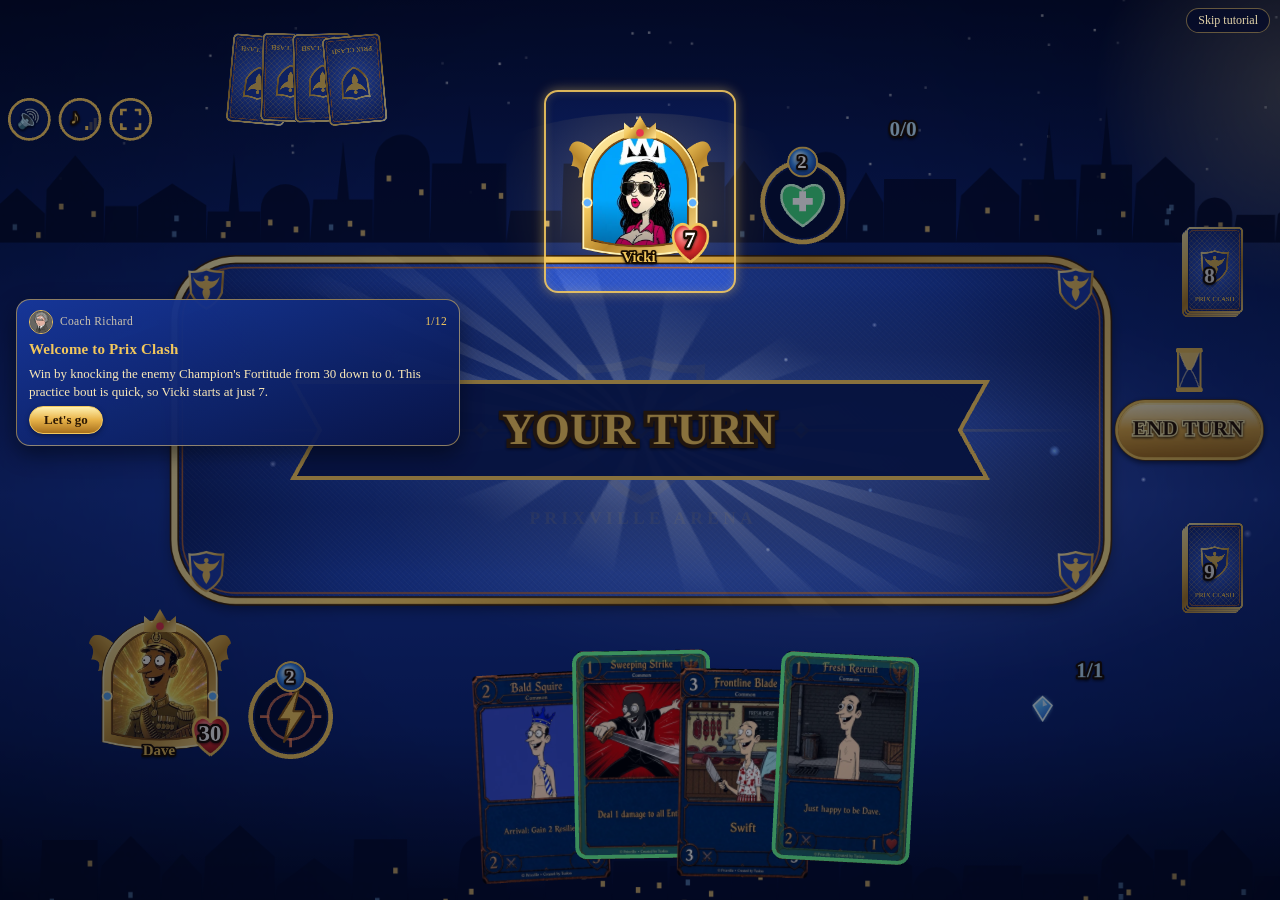
==== prix-clash/index.html @ f38f0aa7 "Prix Clash: spell card reveal + visual effects" ====
<!doctype html>
<html lang="en">
<head>
<link rel="icon" type="image/svg+xml" href="./icon-192.svg" />
<meta charset="UTF-8" />
<meta name="viewport" content="width=device-width, initial-scale=1, viewport-fit=cover, user-scalable=no" />
<meta name="theme-color" content="#0b1d5c" />
<title>Prix Clash</title>
<link rel="apple-touch-icon" sizes="180x180" href="[data-uri]" />
<meta name="apple-mobile-web-app-title" content="Prix Clash" />
<meta name="application-name" content="Prix Clash" />
<link rel="manifest" href="./manifest.webmanifest" />
<meta name="mobile-web-app-capable" content="yes" />
<meta name="apple-mobile-web-app-capable" content="yes" />
<meta name="apple-mobile-web-app-status-bar-style" content="black-translucent" />
<meta name="screen-orientation" content="landscape" />
  <script type="module" crossorigin src="./assets/index-Qw1fT90p.js"></script>
  <link rel="stylesheet" crossorigin href="./assets/index-Bfl932bq.css">
</head>
<body>
<div id="app"><p style="text-align:center;margin-top:40vh;font-family:Georgia,serif;color:#f2c75c">Loading Prix Clash…</p></div>
<script>window.__PRIX_LAZY=1;window.__PRIX_V="abeb069e7d"</script>
<script src="./chunkmap.js?v=abeb069e7d"></script>
<script src="./img-0.js?v=abeb069e7d"></script>
<script src="./config.js?v=abeb069e7d"></script>
</body>
</html>
---- prix-clash/assets/index-Bfl932bq.css ----
:root{--royal: #1d3fae;--royal2: #14308c;--navy: #0b1d5c;--navy2: #071440;--gold: #f2c75c;--gold2: #b8862b;--bronze: #b4683a;--cream: #fbe9b7;--red: #d23a3a;--green: #4fdc7a;--W: min(100vw, 560px);--mw: calc((var(--W) - 24px) / 5 - 8px);font-family:Georgia,Times New Roman,serif}*{box-sizing:border-box;-webkit-tap-highlight-color:transparent;-webkit-user-select:none;user-select:none}html,body{margin:0;height:100%;background:#050b24;overflow:hidden;color:var(--cream)}#app{width:var(--W);height:100dvh;margin:0 auto;position:relative;overflow:hidden}.goldtext{color:var(--gold);text-shadow:0 2px 0 #3a2208,0 0 2px #000,0 0 10px rgba(242,199,92,.35)}button.btn{font-family:inherit;font-weight:700;font-size:17px;color:#2a1704;padding:10px 22px;border-radius:12px;border:2px solid #7a4b14;background:linear-gradient(#ffe39a,#e0a93c 55%,#b47a22);box-shadow:0 3px #5a3509,0 6px 14px #00000080;cursor:pointer}button.btn:disabled{filter:grayscale(.8) brightness(.7);cursor:default}button.btn.secondary{background:linear-gradient(#5f7ee8,#2a4bb8);color:var(--cream);border-color:#0d1f66;box-shadow:0 3px #08154a}.board{position:absolute;top:0;right:0;bottom:0;left:0;display:flex;flex-direction:column;padding-bottom:150px;background:radial-gradient(ellipse 70% 30% at 50% 45%,rgba(255,226,140,.18),transparent 70%),repeating-linear-gradient(45deg,rgba(255,255,255,.025) 0 2px,transparent 2px 5px),repeating-linear-gradient(-45deg,rgba(0,0,0,.05) 0 2px,transparent 2px 5px),linear-gradient(180deg,var(--navy2) 0%,var(--royal2) 22%,var(--royal) 50%,var(--royal2) 78%,var(--navy2) 100%)}.board:before{content:"";position:absolute;left:8px;right:8px;top:21%;bottom:33%;border:2px solid rgba(242,199,92,.55);border-radius:46%/18%;box-shadow:inset 0 0 0 5px #0b1d5c99,inset 0 0 0 7px #b4683a80,inset 0 0 40px #00000073;pointer-events:none}.board:after{content:"";position:absolute;left:14%;right:14%;top:43.5%;height:2px;background:linear-gradient(90deg,transparent,var(--gold),transparent);opacity:.6;pointer-events:none}.spacer{flex:1 1 0;min-height:4px}.divider{height:8px}.opp-hand{height:46px;display:flex;justify-content:center;padding-top:4px;position:relative;z-index:2}.cardback{width:30px;height:44px;margin:0 -6px;border-radius:4px;border:2px solid var(--bronze);background:radial-gradient(circle at 50% 45%,var(--gold) 0 5px,transparent 6px),repeating-linear-gradient(45deg,#2443b5 0,#2443b5 4px,#1a338f 4px,#1a338f 8px);box-shadow:0 2px 4px #000}.hero-row{display:flex;align-items:center;justify-content:center;gap:14px;position:relative;z-index:2;height:98px}.hero{width:84px;height:92px;position:relative;cursor:pointer}.hero .portrait{position:absolute;top:0;right:0;bottom:0;left:0;border-radius:50% 50% 18% 18%;background-size:cover;background-position:center 20%;border:3px solid var(--gold);box-shadow:0 0 0 3px var(--bronze),0 6px 16px #000000b3}.hero .name{position:absolute;top:-2px;left:50%;transform:translate(-50%,-60%);font-size:11px;white-space:nowrap;background:var(--navy);border:1px solid var(--gold2);padding:1px 6px;border-radius:8px}.badge{position:absolute;display:flex;align-items:center;justify-content:center;font-weight:700;color:#fff;text-shadow:0 1px 2px #000,0 0 2px #000}.hero .hp{right:-10px;bottom:-6px;width:34px;height:34px;font-size:18px;background:radial-gradient(circle at 40% 35%,#ff7676,#b81d1d 70%);border:2px solid var(--gold);border-radius:50%/40% 40% 60% 60%}.hero .armor{right:-10px;bottom:26px;width:28px;height:30px;font-size:14px;background:linear-gradient(#c9d3e6,#6c7a96);border:2px solid #eef;clip-path:polygon(50% 0,100% 15%,92% 70%,50% 100%,8% 70%,0 15%)}.hero .atk{left:-10px;bottom:-6px;width:32px;height:32px;font-size:17px;background:radial-gradient(circle at 40% 35%,#ffe08a,#c58a1c 70%);border:2px solid #6b4310;border-radius:50%}.hero.immune .portrait{box-shadow:0 0 0 3px var(--bronze),0 0 22px 8px #fff0aae6}.side{display:flex;flex-direction:column;align-items:center;gap:4px;width:92px;font-size:12px}.weapon{width:46px;height:46px;border-radius:50%;border:2px solid var(--gold);background:radial-gradient(#4a2f12,#1d1206);display:flex;align-items:center;justify-content:center;font-size:13px;font-weight:700;position:relative}.weapon small{position:absolute;bottom:-8px;font-size:11px;background:var(--navy);padding:0 4px;border-radius:6px}.power{width:58px;height:58px;border-radius:50%;border:3px solid var(--gold);position:relative;cursor:pointer;background-size:cover;background-position:center;box-shadow:0 0 0 2px var(--bronze),0 4px 10px #000}.power .pc{position:absolute;top:-8px;left:50%;transform:translate(-50%);width:24px;height:24px;border-radius:50%;background:radial-gradient(#7bd0ff,#1660c8);border:2px solid var(--gold);font-size:13px;display:flex;align-items:center;justify-content:center;font-weight:700}.power.used{filter:grayscale(1) brightness(.5)}.power.ready{box-shadow:0 0 0 2px var(--bronze),0 0 14px 4px var(--green)}.mana{display:flex;flex-wrap:wrap;width:92px;justify-content:center;gap:2px}.mana i{width:12px;height:14px;display:inline-block;clip-path:polygon(50% 0,100% 40%,50% 100%,0 40%);background:linear-gradient(#a8e4ff,#2b7ee0)}.mana i.spent{background:#233466}.mana-txt{font-weight:700;color:#9fdcff;text-shadow:0 1px 2px #000}.deckcount{font-size:11px;opacity:.8}.lane{height:calc(var(--mw) * 1.4 + 14px);padding:0 6px;display:flex;justify-content:center;align-items:center;gap:4px;position:relative;z-index:2}.minion{flex:0 1 var(--mw);aspect-ratio:1 / 1.4;min-width:0;position:relative;cursor:pointer;transition:transform .15s}.minion .art{position:absolute;top:0;right:0;bottom:0;left:0;border-radius:46% 46% 14% 14%/30% 30% 10% 10%;background-size:142%;background-position:50% 30%;border:2px solid var(--gold);box-shadow:0 0 0 2px var(--bronze),0 4px 8px #000000b3;overflow:hidden}.minion .badge{width:24px;height:24px;font-size:14px;bottom:-6px}.minion .a{left:-4px;background:radial-gradient(circle at 40% 35%,#ffe08a,#c58a1c 70%);border:2px solid #6b4310;border-radius:50%}.minion .h{right:-4px;background:radial-gradient(circle at 40% 35%,#ff7676,#b81d1d 70%);border:2px solid var(--gold);border-radius:50%/40% 40% 60% 60%}.badge.buff{color:var(--green)}.badge.hurt{color:#ffb3b3}.minion.guardian .art{border-color:#e9eef9;box-shadow:0 0 0 3px #8c98b8,0 0 0 5px var(--gold2),0 4px 8px #000000b3}.minion.guardian:before{content:"";position:absolute;left:-6px;right:-6px;top:-4px;bottom:-4px;background:linear-gradient(#cdd6ea,#6b7795);z-index:-1;clip-path:polygon(50% 0,100% 12%,96% 70%,50% 100%,4% 70%,0 12%)}.minion.aegis .art:after{content:"";position:absolute;top:0;right:0;bottom:0;left:0;background:radial-gradient(circle,#ffeb9626 40%,#ffd65a8c);border-radius:inherit;animation:pulse 1.6s infinite}.minion.sick .art{filter:saturate(.75) brightness(.85)}.minion.sick:after{content:"z z";position:absolute;top:2px;right:4px;font-size:11px;color:#cfe1ff;text-shadow:0 0 3px #000}.ready .art,.ready .portrait{box-shadow:0 0 0 2px var(--bronze),0 0 12px 4px var(--green)!important}.selected{transform:translateY(-6px) scale(1.06)}.selected .art,.selected .portrait{box-shadow:0 0 0 2px var(--bronze),0 0 16px 6px #ffe36b!important}.targetable .art,.targetable .portrait{box-shadow:0 0 0 2px var(--bronze),0 0 14px 5px #ff4d4d!important;animation:wobble .8s infinite}.targetable.friendly-t .art,.targetable.friendly-t .portrait{box-shadow:0 0 0 2px var(--bronze),0 0 14px 5px #67e0ff!important}.holo-fx{position:absolute;top:0;right:0;bottom:0;left:0;border-radius:inherit;pointer-events:none;mix-blend-mode:color-dodge;opacity:.55;background:linear-gradient(115deg,transparent 20%,rgba(255,0,180,.55) 32%,rgba(0,255,230,.55) 42%,rgba(255,255,120,.6) 52%,rgba(120,90,255,.5) 62%,transparent 75%);background-size:250% 250%;animation:shimmer 3.2s linear infinite}.holo-fx:after{content:"";position:absolute;top:0;right:0;bottom:0;left:0;background:repeating-linear-gradient(60deg,#fff0 0,#fff0 6px,#ffffff2e 7px,#fff0 9px);mix-blend-mode:overlay}.midbar{position:absolute;right:6px;top:43.5%;transform:translateY(-50%);z-index:5}.endturn{padding:8px 12px;font-size:14px;border-radius:10px}.endturn.done{background:linear-gradient(#9cf0a8,#3cb05a 60%,#237a3a)}.logbtn{position:absolute;left:6px;top:43.5%;transform:translateY(-50%);z-index:5;font-size:12px;padding:6px 9px}.hand{position:absolute;left:0;right:0;bottom:0;height:152px;display:flex;justify-content:center;align-items:flex-end;padding-bottom:6px;z-index:6}.hcard{width:86px;height:129px;position:relative;margin:0 -14px;transform-origin:50% 120%;transition:transform .18s,margin .18s;cursor:pointer}.hcard img,.bigcard img{width:100%;height:100%;object-fit:cover;border-radius:6px;display:block;box-shadow:0 4px 10px #000c}.hcard.playable img{box-shadow:0 0 0 2px var(--green),0 0 12px 3px #4fdc7acc}.hcard.sel{transform:translateY(-28px) scale(1.12)!important;z-index:10}.costfix{position:absolute;left:3%;top:2.3%;width:23%;aspect-ratio:1;border-radius:50%;display:flex;align-items:center;justify-content:center;font-weight:700;font-size:20px;background:radial-gradient(#1a2a6a,#0a143c);border:2px solid var(--gold)}.costfix.cheaper{color:var(--green)}.costfix.pricier{color:#ff8a8a}.hcard .holo-fx,.bigcard .holo-fx{border-radius:6px}.overlay{position:absolute;top:0;right:0;bottom:0;left:0;z-index:50;display:flex;flex-direction:column;align-items:center;justify-content:center;background:#03081ec7;-webkit-backdrop-filter:blur(2px);backdrop-filter:blur(2px)}.bigcard{width:min(64vw,280px);aspect-ratio:2/3;position:relative}.preview{position:absolute;top:0;right:0;bottom:0;left:0;z-index:40;display:flex;flex-direction:column;align-items:center;justify-content:center;gap:12px;background:#03081e8c}.preview .row{display:flex;gap:10px}.banner{position:absolute;left:0;right:0;top:44%;z-index:60;text-align:center;font-size:34px;font-weight:700;pointer-events:none;background:linear-gradient(90deg,transparent,rgba(11,29,92,.92) 20%,rgba(11,29,92,.92) 80%,transparent);padding:12px 0;border-top:2px solid var(--gold2);border-bottom:2px solid var(--gold2)}.prompt{position:absolute;left:50%;top:50%;transform:translate(-50%,-50%);z-index:30;background:#071440eb;border:1px solid var(--gold2);padding:6px 12px;border-radius:12px;font-size:13px;display:flex;gap:10px;align-items:center}.prompt button{font-size:12px;padding:4px 10px}.float{position:absolute;z-index:70;pointer-events:none;font-weight:700;font-size:26px;transform:translate(-50%,-50%);text-shadow:0 2px 0 #000,0 0 6px #000}.float.dmg{color:#fff;width:50px;height:50px;display:flex;align-items:center;justify-content:center;background:radial-gradient(circle,#ff3b2f 45%,#a10e0e 70%,transparent 72%);clip-path:polygon(50% 0,61% 32%,98% 22%,70% 50%,98% 78%,61% 68%,50% 100%,39% 68%,2% 78%,30% 50%,2% 22%,39% 32%)}.float.heal{color:#b8ffbf}.float.armor{color:#dfe8ff;font-size:20px}.float.info{color:var(--gold);font-size:18px}.ghost{position:absolute;z-index:65;pointer-events:none}.oppplay{position:absolute;z-index:55;left:50%;top:30%;transform:translate(-50%,-50%);width:170px;aspect-ratio:2/3;pointer-events:none}.oppplay img{width:100%;height:100%;border-radius:8px;box-shadow:0 0 30px #ffdc7899}.log{position:absolute;left:8px;right:8px;top:60px;bottom:170px;z-index:45;overflow:auto;background:#050c28f2;border:1px solid var(--gold2);border-radius:12px;padding:10px;font-size:13px;line-height:1.5}.select{position:absolute;top:0;right:0;bottom:0;left:0;overflow:auto;padding:14px 14px 30px;text-align:center;background:radial-gradient(ellipse at 50% 0%,#3b63e0,transparent 60%),repeating-linear-gradient(45deg,rgba(255,255,255,.03) 0 2px,transparent 2px 5px),linear-gradient(var(--royal2),var(--navy2))}.crest{margin-top:18px;filter:drop-shadow(0 4px 8px #000)}.select h1{margin:4px 0 2px;font-size:40px;letter-spacing:2px}.select .sub{font-size:13px;opacity:.85;margin-bottom:12px}.heroes{display:grid;grid-template-columns:1fr 1fr;gap:12px}.htile{border:2px solid var(--gold2);border-radius:14px;padding:8px;background:linear-gradient(#21409f,#0d1f66);cursor:pointer;box-shadow:0 4px 10px #0009;transition:transform .15s}.htile.on{border-color:var(--gold);box-shadow:0 0 0 2px var(--gold),0 0 18px #f2c75cb3;transform:translateY(-3px)}.htile .pic{height:110px;border-radius:10px;background-size:cover;background-position:center 25%;border:2px solid var(--bronze)}.htile b{display:block;font-size:18px;margin-top:6px}.htile em{font-size:12px;color:#9fdcff}.htile p{font-size:11px;margin:4px 0 0;min-height:28px}.mull{display:flex;gap:8px;flex-wrap:wrap;justify-content:center;margin:14px 0}.mull .hcard{margin:0;width:96px;height:144px}.mull .hcard.x:after{content:"✕";position:absolute;top:0;right:0;bottom:0;left:0;display:flex;align-items:center;justify-content:center;font-size:60px;color:#ff4d4d;text-shadow:0 0 8px #000;background:#00000073;border-radius:6px}@keyframes shimmer{0%{background-position:100% 100%}to{background-position:0% 0%}}@keyframes pulse{50%{opacity:.55}}@keyframes wobble{50%{transform:scale(1.04)}}.anim-summon{animation:summon .45s cubic-bezier(.2,1.4,.4,1)}@keyframes summon{0%{transform:translateY(-40px) scale(1.5);opacity:0}to{transform:none;opacity:1}}.anim-draw{animation:drawin .45s ease-out}@keyframes drawin{0%{transform:translate(160px,-120px) rotate(25deg) scale(.6);opacity:0}to{opacity:1}}.anim-bump{animation:bump .35s}@keyframes bump{30%{transform:scale(1.25)}}.chal-badge{display:inline-block;margin-left:6px;padding:1px 7px;border-radius:999px;background:#0b1d5c;border:1px solid var(--gold, #f2c75c);color:#f2c75c;font-size:13px}button.btn.acct-pill{position:fixed;top:calc(env(safe-area-inset-top,0px) + 8px);right:calc(env(safe-area-inset-right,0px) + 10px);font-size:13px;padding:5px 12px;font-family:ui-monospace,Menlo,Consolas,monospace;z-index:5}.pdb{--gold: #f2c75c;--gold2: #b8862b;--cream: #fbe9b7;--navy: #0b1d5c;--ink: #030a2a;--line: rgba(242,199,92,.28);--soft: rgba(255,255,255,.06);--pad: clamp(8px, 2.4vh, 16px);--gap: clamp(6px, 1.8vh, 10px);--cols: 4;--sat: env(safe-area-inset-top, 0px);--sab: env(safe-area-inset-bottom, 0px);position:fixed;top:0;right:0;bottom:0;left:0;z-index:30;font:400 clamp(13px,3.4vh,16px) / 1.25 Georgia,"Times New Roman",serif;color:var(--cream);background:transparent;isolation:isolate;padding:calc(var(--sat) + var(--pad)) calc(env(safe-area-inset-right,0px) + var(--pad)) calc(var(--sab) + var(--pad)) calc(env(safe-area-inset-left,0px) + var(--pad));display:flex;flex-direction:column;gap:var(--gap);overflow:hidden;touch-action:manipulation}.pdb.pdb-hidden{visibility:hidden;pointer-events:none}.pdb-bg{position:fixed;top:0;right:0;bottom:0;left:0;z-index:29;background-color:#050b24;pointer-events:none}.pdb-bg:before{content:"";position:absolute;top:0;right:0;bottom:0;left:0;background-image:var(--bgimg, none);background-position:center;background-size:cover;background-repeat:no-repeat;opacity:0;transition:opacity .35s ease-out}.pdb-bg.on:before{opacity:1}.pdb-bg:after{content:"";position:absolute;top:0;right:0;bottom:0;left:0;background:linear-gradient(#030a2a73,#030a2a4d 40%,#030a2a80)}.pdb-bg.pdb-hidden{visibility:hidden}@keyframes pdb-in{0%{opacity:0}to{opacity:1}}.pdb *{box-sizing:border-box;-webkit-tap-highlight-color:transparent}.pdb button{font:inherit;color:inherit;cursor:pointer}.pdb img{-webkit-touch-callout:none;-webkit-user-select:none;user-select:none}.pdb-btn{border:1.5px solid var(--gold);border-radius:999px;padding:.5em 1.15em;font-weight:700!important;letter-spacing:.02em;white-space:nowrap;box-shadow:0 2px 6px #00000059;transition:transform .08s,filter .15s}.pdb-btn:active{transform:scale(.95)}.pdb-btn.gold{background:linear-gradient(#fff1b0,#e9b44a 48%,#a8701c);color:#2a1704!important}.pdb-btn.blue{background:linear-gradient(#5d82ee,#2a4bb8 55%,#1b3388);color:#fff!important}.pdb-btn.red{background:linear-gradient(#ee6a6a,#b92c2c 55%,#7d1717);color:#fff!important;border-color:#f0a0a0}.pdb-btn.sm{padding:.34em .9em;font-size:.92em}.pdb-btn.lg{padding:.62em 1.6em;font-size:1.2em}.pdb-btn:disabled{filter:grayscale(.8) brightness(.7);cursor:default}.pdb-btn.pulse{box-shadow:0 0 #f2c75c99;animation:pdb-pulse 1.6s infinite}@keyframes pdb-pulse{0%{box-shadow:0 0 #f2c75c8c}70%{box-shadow:0 0 0 .55em #f2c75c00}to{box-shadow:0 0 #f2c75c00}}.pdb-top{display:grid;grid-template-columns:1fr auto 1fr;align-items:center;min-height:2.3em}.pdb-top>:first-child{justify-self:start}.pdb-top>:last-child{justify-self:end}.pdb-title{color:var(--gold);font-size:1.55em;font-weight:700;letter-spacing:.12em;padding:.05em .9em;border-radius:999px;background:#030a2ad9;text-shadow:0 2px 0 #3a2208,0 0 12px rgba(242,199,92,.3)}.pdb-home{flex:1;min-height:0;display:grid;grid-template-columns:minmax(0,42%) minmax(0,1fr);gap:calc(var(--gap) * 2)}.pdb-heroes{display:grid;grid-template-columns:1fr 1fr;grid-template-rows:1fr 1fr;gap:var(--gap);min-height:0}.pdb-hero{display:flex;flex-direction:column;align-items:center;justify-content:center;gap:.1em;min-height:0;padding:.4em;border-radius:14px;background:linear-gradient(#1d3faedb,#0b1d5ced);border:1.5px solid rgba(184,134,43,.7);transition:transform .15s,box-shadow .15s,border-color .15s}.pdb-hero.on{border-color:var(--gold);box-shadow:0 0 0 2px #f2c75c59,0 0 18px #f2c75c59;transform:scale(1.02)}.pdb-hero-pic{width:min(5.4em,13vh);aspect-ratio:1;border-radius:50%;background:center 22% / cover no-repeat;box-shadow:0 0 0 2px var(--gold),0 3px 8px #0006}.pdb-hero b{color:var(--gold);margin-top:.3em}.pdb-hero em,.pdb-choose-hero em{font-size:.8em;color:#9fdcff;font-style:normal}.pdb-hero small{font-size:.75em;opacity:.7}.pdb-decklist{display:flex;flex-direction:column;min-height:0;background:#050e34b3;border:1px solid var(--line);border-radius:14px;padding:var(--gap)}.pdb-dl-head{display:flex;align-items:center;justify-content:space-between;gap:var(--gap);padding:0 .2em var(--gap);border-bottom:1px solid var(--line)}.pdb-dl-title{color:var(--gold);font-weight:700;font-size:1.1em}.pdb-dl-scroll{flex:1;min-height:0;overflow-y:auto;overscroll-behavior:contain;padding-top:var(--gap);display:flex;flex-direction:column;gap:var(--gap)}.pdb-deckrow{display:grid;grid-template-columns:minmax(0,1fr) 5.2em auto;align-items:center;gap:var(--gap);padding:.45em .6em;border-radius:10px;background:var(--soft)}.pdb-deckinfo{background:none;border:0;text-align:left;padding:0;display:flex;flex-direction:column;gap:.15em;min-width:0}.pdb-deckinfo b{white-space:nowrap;overflow:hidden;text-overflow:ellipsis}.pdb-deckinfo span{font-size:.85em;display:flex;align-items:center;gap:.4em}.pdb-acts{display:flex;gap:.35em}.pdb-empty{padding:1.2em;text-align:center;opacity:.8;line-height:1.5}.pdb-empty span{font-size:.85em;opacity:.75}.pdb-empty.sm{padding:.8em .4em;font-size:.9em}.pdb-pill{display:inline-block;font-size:.82em;padding:.12em .6em;border-radius:999px;font-weight:700;white-space:nowrap}.pdb-pill.ok{background:#4fdc7a2e;color:#8ff0ad;border:1px solid rgba(79,220,122,.6)}.pdb-pill.warn{background:#f2c75c24;color:var(--gold);border:1px solid rgba(242,199,92,.5)}.pdb-pill.bad{background:#ff5a5a26;color:#ff9a9a;border:1px solid rgba(255,90,90,.5)}.pdb-unsaved{font-size:.72em;opacity:.65;font-style:italic}.pdb-editor{flex:1;min-height:0;display:grid;grid-template-columns:minmax(0,1fr) clamp(240px,33vw,340px);gap:calc(var(--gap) * 1.6)}.pdb-left{display:flex;flex-direction:column;min-width:0;min-height:0;gap:var(--gap);background:#030a2ad1;border:1px solid var(--line);border-radius:14px;padding:var(--gap)}.pdb-filters{display:flex;flex-direction:column;gap:calc(var(--gap) * .8)}.pdb-frow{display:flex;align-items:center;gap:var(--gap);min-width:0}.pdb-seg{display:flex;align-items:center;gap:.25em;flex-wrap:nowrap;min-width:0}.pdb-flabel{display:inline-flex;align-items:center;margin:0 .15em 0 .1em}.pdb-squirt{width:.9em;height:1.1em;background:radial-gradient(circle at 35% 30%,#d6f0ff,#4aa8ff 45%,#1d4fae);border-radius:50%/60% 60% 40% 40%;box-shadow:0 0 0 1px #9fd4ff}.pdb-chip{border:1px solid rgba(242,199,92,.45);background:#0b1d5ce6;border-radius:999px;padding:.3em .7em;font-size:.9em;white-space:nowrap;transition:background .12s,color .12s}.pdb-chip.cost{min-width:2.15em;padding:.3em .45em;text-align:center;font-weight:700}.pdb-chip[aria-pressed=true]{background:linear-gradient(#fff1b0,#e9b44a 55%,#b47a22);color:#2a1704;border-color:var(--gold)}.pdb-chip.holo[aria-pressed=true]{background:linear-gradient(90deg,#b9a6ff,#8fe6ff,#ffe7a0);color:#1a1240}.pdb-select{font:inherit;font-size:.9em;color:var(--cream);background:#0b1d5cbf;border:1px solid rgba(242,199,92,.45);border-radius:999px;padding:.3em .8em;max-width:11em}.pdb-select option{color:#000}.pdb-grid{flex:1;min-height:0;overflow-y:auto;overscroll-behavior:contain;touch-action:pan-y;display:grid;grid-template-columns:repeat(var(--cols),minmax(0,1fr));gap:var(--gap);align-content:start;padding:2px 4px 4px 2px;scrollbar-width:thin;scrollbar-color:rgba(242,199,92,.5) transparent}.pdb-grid>.pdb-empty{grid-column:1 / -1}.pdb-card{position:relative;border:0;padding:0;background:none;width:100%;aspect-ratio:2 / 3;display:block;transition:transform .12s,opacity .15s}.pdb-card img{width:100%;height:100%;object-fit:contain;display:block;filter:drop-shadow(0 3px 6px rgba(0,0,0,.28))}.pdb-card.pressed{transform:scale(.96)}.pdb-card.added{transform:scale(1.04)}.pdb-card.nope{animation:pdb-shake .3s}.pdb-card.full img{opacity:.7}.pdb-card.maxed img{opacity:.42}@media (min-width: 1100px){.pdb{--cols: 5}}@keyframes pdb-shake{25%{transform:translate(-4px)}75%{transform:translate(4px)}}.pdb-badge{position:absolute;left:50%;bottom:3%;transform:translate(-50%);font-size:.85em;font-weight:700;padding:.1em .6em;border-radius:999px;white-space:nowrap;pointer-events:none}.pdb-badge.none{display:none}.pdb-badge.in{background:linear-gradient(#fff1b0,#e9b44a);color:#2a1704;box-shadow:0 1px 4px #0006}.pdb-badge.leg{background:#030a2ad1;color:#ffb86a;font-size:.78em;border:1px solid rgba(255,184,106,.5)}.pdb-right{display:flex;flex-direction:column;min-height:0;gap:calc(var(--gap) * .8);background:#050e34d1;border:1px solid var(--line);border-radius:14px;padding:var(--gap)}.pdb-name{display:flex;align-items:center;gap:.45em;border:0;background:none;padding:0;text-align:left;color:var(--gold)!important;font-weight:700;font-size:1.12em;min-width:0}.pdb-name span{overflow:hidden;white-space:nowrap;text-overflow:ellipsis}.pdb-name i{font-style:normal;font-size:.8em;opacity:.75}.pdb-sub{font-size:.84em;opacity:.7;margin-top:-.45em}.pdb-counter{display:flex;align-items:center;gap:.5em;flex-wrap:wrap}.pdb-count{font-size:1.05em}.pdb-count b{font-size:1.45em;color:var(--gold)}.pdb-counter[data-valid=true] .pdb-count b{color:#8ff0ad}.pdb-curvebox{padding:.1em 0 .2em;border-bottom:1px solid var(--line)}.pdb-curve{display:grid;grid-template-columns:repeat(8,1fr);gap:.3em;height:4.3em}.pdb-col{display:flex;flex-direction:column;align-items:center;min-height:0}.pdb-barwrap{flex:1;width:100%;display:flex;align-items:flex-end;min-height:0}.pdb-barwrap i{display:block;width:100%;border-radius:3px 3px 1px 1px;background:linear-gradient(#ffe6a0,#d9a33c);min-height:0;transition:height .2s}.pdb-cn{font-size:.82em;height:1.2em;color:var(--gold)}.pdb-cl{font-size:.82em;opacity:.75;margin-top:.15em}.pdb-curve.mini{height:1.9em;gap:.15em}.pdb-curve.mini .pdb-barwrap i{background:#f2c75cd9;min-height:1px}.pdb-list{flex:1;min-height:0;overflow-y:auto;overscroll-behavior:contain;touch-action:pan-y;display:flex;flex-direction:column;gap:.22em;scrollbar-width:thin;scrollbar-color:rgba(242,199,92,.5) transparent}.pdb-row{display:flex;align-items:center;gap:.45em;width:100%;border:0;border-radius:8px;padding:.3em .5em .3em .3em;text-align:left;background:linear-gradient(90deg,#1d3faebf,#0b1d5c99);transition:background .2s,transform .08s;flex:none}.pdb-row.pressed{transform:scale(.98)}.pdb-row.flash{background:linear-gradient(90deg,#f2c75c80,#0b1d5c99)}.pdb-gem{flex:none;width:1.55em;height:1.55em;display:grid;place-items:center;border-radius:50%;font-weight:700;font-size:.9em;color:#fff;background:radial-gradient(circle at 35% 30%,#8fd0ff,#2a6fe0 55%,#143a8c);box-shadow:0 0 0 1px #9fd4ff;text-shadow:0 1px 1px #000}.pdb-rname{flex:1;min-width:0;overflow:hidden;white-space:nowrap;text-overflow:ellipsis;font-size:.95em}.pdb-row.r-legendary .pdb-rname{color:#ffb86a}.pdb-row.r-rare .pdb-rname{color:#9fd4ff}.pdb-holo{font-size:.8em;color:#c9b8ff}.pdb-x{flex:none;min-width:1.7em;text-align:right;color:var(--gold);font-weight:700}.pdb-foot{display:grid;grid-template-columns:1fr 1fr;gap:var(--gap)}.pdb-choose{flex:1;min-height:0;display:grid;grid-template-columns:minmax(0,30%) minmax(0,1fr);gap:calc(var(--gap) * 2);max-width:920px;width:100%;margin:0 auto}.pdb-choose-side{background:#050e34cc;border:1px solid var(--line);border-radius:14px;padding:var(--gap);display:flex;flex-direction:column;align-items:center;justify-content:center;gap:calc(var(--gap) * 2)}.pdb-choose-hero{display:flex;flex-direction:column;align-items:center;gap:.2em}.pdb-choose-hero b{color:var(--gold);font-size:1.15em;margin-top:.3em}.pdb-choose-hero .pdb-hero-pic{width:min(7em,24vh)}.pdb-choose-list{min-height:0;overflow-y:auto;overscroll-behavior:contain;display:flex;flex-direction:column;gap:var(--gap);padding:2px}.pdb-opt{display:grid;grid-template-columns:auto minmax(0,1fr) 6em;align-items:center;gap:.8em;padding:.65em .9em;border-radius:12px;text-align:left;background:#050e34db;border:1.5px solid rgba(184,134,43,.55);flex:none;transition:border-color .15s,box-shadow .15s}.pdb-opt.on{border-color:var(--gold);box-shadow:0 0 0 2px #f2c75c4d,0 0 14px #f2c75c40}.pdb-opt.off{opacity:.5;cursor:default}.pdb-opt-txt{display:flex;flex-direction:column;gap:.15em;min-width:0}.pdb-opt-txt b{white-space:nowrap;overflow:hidden;text-overflow:ellipsis}.pdb-opt-txt span{font-size:.8em;opacity:.75}.pdb-radio{width:1.05em;height:1.05em;border-radius:50%;border:2px solid var(--gold)}.pdb-opt.on .pdb-radio{background:radial-gradient(circle,var(--gold) 45%,transparent 50%)}.pdb-toast{position:absolute;left:50%;bottom:calc(var(--sab) + 1.2em);transform:translate(-50%);z-index:5;padding:.45em 1.1em;border-radius:999px;background:#030a2af0;border:1px solid var(--gold);font-size:.92em;box-shadow:0 4px 14px #00000080;transition:opacity .3s;pointer-events:none;white-space:nowrap}.pdb-toast.warn{border-color:#ff9a6a;color:#ffd0b0}.pdb-toast.ok{border-color:#6ee69a}.pdb-toast.out{opacity:0}.pdb-modal{position:absolute;top:0;right:0;bottom:0;left:0;z-index:6;display:grid;place-items:center;background:#020617b3}.pdb-modal-box{min-width:min(24em,80vw);max-width:90vw;padding:1.1em 1.3em;border-radius:16px;background:linear-gradient(#14308c,#0b1d5c);border:1.5px solid var(--gold);box-shadow:0 10px 30px #00000080;display:flex;flex-direction:column;gap:.8em}.pdb-modal-title{color:var(--gold);font-weight:700;font-size:1.15em}.pdb-modal-text{margin:0;opacity:.9}.pdb-modal-row{display:flex;justify-content:flex-end;gap:.6em}.pdb-input{font:inherit;font-size:16px;padding:.5em .8em;border-radius:10px;border:1px solid var(--gold);background:#030a2ab3;color:var(--cream);user-select:text;-webkit-user-select:text}.pdb-preview{position:absolute;top:0;right:0;bottom:0;left:0;z-index:7;background:#020617d9;display:flex;flex-direction:column;align-items:center;justify-content:center;gap:.4em}.pdb-preview img{height:88%;width:auto;aspect-ratio:2 / 3;object-fit:contain}.pdb-hint{font-size:.8em;opacity:.7}.pcx{--gold: #f2c75c;--gold2: #b8862b;--cream: #fbe9b7;--ink: #030a2a;--line: rgba(242,199,92,.28);--pad: clamp(8px, 2.4vh, 16px);--gap: clamp(6px, 1.8vh, 10px);position:fixed;top:0;right:0;bottom:0;left:0;z-index:31;font:400 clamp(13px,3.4vh,16px) / 1.3 Georgia,"Times New Roman",serif;color:var(--cream);background:radial-gradient(ellipse at 30% 35%,#17389c,#0b1d5c 45%,#040a26);padding:calc(env(safe-area-inset-top,0px) + var(--pad)) calc(env(safe-area-inset-right,0px) + var(--pad)) calc(env(safe-area-inset-bottom,0px) + var(--pad)) calc(env(safe-area-inset-left,0px) + var(--pad));display:flex;flex-direction:column;gap:var(--gap);overflow:hidden;touch-action:manipulation;-webkit-tap-highlight-color:transparent}.pcx *{box-sizing:border-box}.pcx img{-webkit-touch-callout:none;-webkit-user-select:none;user-select:none}.pcx h1,.pcx h2,.pcx h3,.pcx p{margin:0}.pcx b{font-weight:700}.pcx-dim{color:#fbe9b7c7;font-size:.92em}.pcx-btn{font:inherit;color:#fff;cursor:pointer;border:1.5px solid var(--gold);border-radius:999px;padding:.5em 1.2em;font-weight:700;letter-spacing:.02em;white-space:nowrap;background:linear-gradient(#5d82ee,#2a4bb8 55%,#1b3388);box-shadow:0 2px 6px #00000059;transition:transform .08s,filter .15s;text-decoration:none;display:inline-block;text-align:center}.pcx-btn:active{transform:scale(.95)}.pcx-btn.gold{background:linear-gradient(#fff1b0,#e9b44a 48%,#a8701c);color:#2a1704}.pcx-btn.red{background:linear-gradient(#ee6a6a,#b92c2c 55%,#7d1717);border-color:#f0a0a0}.pcx-btn.sm{padding:.34em .9em;font-size:.92em}.pcx-btn:disabled{filter:grayscale(.85) brightness(.72);cursor:default}.pcx-row{display:flex;gap:var(--gap);flex-wrap:wrap;align-items:center}.pcx-addr{font-family:ui-monospace,Menlo,Consolas,monospace;color:var(--gold);letter-spacing:.02em}.pcx-addr.big{font-size:1.35em}.pcx-split{flex:1;min-height:0;display:grid;grid-template-columns:minmax(0,1fr) minmax(0,1.15fr);gap:calc(var(--gap) * 2);align-items:center}.pcx-brand{display:flex;flex-direction:column;align-items:center;gap:var(--gap)}.pcx-title{color:var(--gold);font-size:2em;letter-spacing:.12em;text-shadow:0 2px 0 #3a2208,0 0 14px rgba(242,199,92,.35)}.pcx-tag{color:var(--cream);font-size:.95em;text-align:center}.pcx-panel{background:#050e34db;border:1px solid var(--line);border-radius:16px;padding:calc(var(--pad) * 1.2);display:flex;flex-direction:column;gap:var(--gap);max-height:100%;overflow:auto}.pcx-panel h2{color:var(--gold);font-size:1.35em;letter-spacing:.02em}.pcx-panel .pcx-btn{align-self:flex-start}.pcx-status{min-height:1.3em;font-size:.92em;color:#fbe9b7d9}.pcx-status.err{color:#ff9a8a}.pcx-status.busy:before{content:"";display:inline-block;width:.8em;height:.8em;margin-right:.5em;border:2px solid var(--gold);border-right-color:transparent;border-radius:50%;vertical-align:-.1em;animation:pcx-spin .8s linear infinite}@keyframes pcx-spin{to{transform:rotate(360deg)}}.pcx-nowallet{display:flex;flex-direction:column;gap:.2em;padding:.6em .8em;border-radius:10px;background:#ffffff0f;border:1px solid var(--line);font-size:.92em}.pcx-colls{display:grid;grid-template-columns:repeat(3,minmax(0,1fr));gap:var(--gap)}.pcx-coll{display:flex;flex-direction:column;gap:.1em;padding:.55em .7em;border-radius:12px;border:1px solid var(--line);background:#ffffff0d;color:var(--cream);text-decoration:none;transition:border-color .15s}.pcx-coll b{color:var(--gold);font-size:1.05em}.pcx-coll span{font-size:.85em}.pcx-coll em{font-style:normal;font-size:.82em;color:#9fdcff}.pcx-coll:active{border-color:var(--gold)}.pcx-pack{--ph: clamp(110px, 34vh, 190px);position:relative;width:calc(var(--ph) * 1.05);height:calc(var(--ph) * 1.22);flex:none}.pcx-fan{position:absolute;left:50%;top:0;width:0;height:0}.pcx-fan-c{position:absolute;left:calc(var(--ph) * -.19);top:calc(var(--ph) * .02);width:calc(var(--ph) * .38);height:calc(var(--ph) * .5);border-radius:8px;overflow:hidden;border:2px solid var(--gold2);background:#0b1d5c;transform-origin:50% 100%;transform:translate(calc(var(--i) * var(--ph) * .17)) translateY(calc(var(--i) * var(--i) * var(--ph) * .02)) rotate(calc(var(--i) * 11deg));box-shadow:0 3px 10px #00000073;transition:transform .5s}.pcx-fan-c img{width:100%;height:100%;object-fit:cover;display:block}.pcx-foil{position:absolute;left:50%;bottom:0;width:calc(var(--ph) * .74);height:calc(var(--ph) * .9);margin-left:calc(var(--ph) * -.37);border-radius:12px;padding:4px;background:linear-gradient(135deg,#fff1b0,#e9b44a 30%,#a8701c,#f7d77a 74%,#b8862b);box-shadow:0 8px 22px #0000008c,0 0 16px #f2c75c38;transition:transform .5s}.pcx-foil-in{width:100%;height:100%;border-radius:9px;background:linear-gradient(#17389c,#0b1d5c 60%,#040a26);display:flex;flex-direction:column;align-items:center;justify-content:flex-end;padding:0 4% 8%;overflow:hidden;position:relative}.pcx-foil-art{position:absolute;left:50%;top:9%;width:52%;aspect-ratio:1;transform:translate(-50%);object-fit:cover;border-radius:50%;border:2px solid var(--gold)}.pcx-foil-in b{position:relative;color:var(--gold);font-size:calc(var(--ph) * .1);letter-spacing:.03em;white-space:nowrap;text-shadow:0 2px 0 #3a2208}.pcx-foil-in span{position:relative;font-size:max(11px,calc(var(--ph) * .06));color:var(--cream);white-space:nowrap}.pcx-pack.open .pcx-fan-c{transform:translate(calc(var(--i) * var(--ph) * .25)) translateY(calc(var(--i) * var(--i) * var(--ph) * .025 - var(--ph) * .06)) rotate(calc(var(--i) * 15deg))}.pcx-pack.open .pcx-foil{transform:translateY(calc(var(--ph) * .04))}.pcx-pack.open{margin:calc(var(--ph) * .1) calc(var(--ph) * .22) 0}.pcx-top{display:grid;grid-template-columns:1fr auto 1fr;align-items:center;min-height:2.3em}.pcx-top>:first-child{justify-self:start}.pcx-top>:last-child{justify-self:end}.pcx-hd{color:var(--gold);font-size:1.55em;letter-spacing:.12em;text-shadow:0 2px 0 #3a2208,0 0 12px rgba(242,199,92,.3)}.pcx-who{font-family:ui-monospace,Menlo,Consolas,monospace;font-size:.9em;color:var(--gold);padding:.25em .8em;border-radius:999px;border:1px solid var(--line);background:#030a2ab3}.pcx-body{flex:1;min-height:0;display:grid;grid-template-columns:minmax(0,1fr) minmax(220px,.5fr);gap:var(--gap)}.pcx-list{list-style:none;margin:0;padding:var(--gap);overflow-y:auto;display:flex;flex-direction:column;gap:var(--gap);background:#050e34cc;border:1px solid var(--line);border-radius:14px;overscroll-behavior:contain}.pcx-item{display:flex;gap:.7em;align-items:flex-start;padding:.55em .7em;border-radius:10px;background:#ffffff0d;border:1px solid rgba(255,255,255,.06);flex:none}.pcx-item.done{border-color:#f2c75c73;background:linear-gradient(90deg,#f2c75c21,#ffffff0a)}.pcx-mark{flex:none;width:1.5em;height:1.5em;margin-top:.05em;border-radius:50%;border:1.5px solid var(--line);display:grid;place-items:center;font-weight:700;font-size:.95em}.pcx-item.done .pcx-mark{background:linear-gradient(#fff1b0,#e9b44a 48%,#a8701c);color:#2a1704;border-color:var(--gold)}.pcx-item-main{flex:1;min-width:0;display:flex;flex-direction:column;gap:.2em}.pcx-item-top{display:flex;justify-content:space-between;gap:.6em;align-items:baseline}.pcx-item-top b{color:var(--gold)}.pcx-count{font-size:.88em;color:#fbe9b7cc;font-variant-numeric:tabular-nums}.pcx-item p{font-size:.88em;color:#fbe9b7d9}.pcx-item p em{font-style:normal;color:#9fdcff;margin-left:.3em}.pcx-bar,.pcx-meter{height:.45em;border-radius:999px;background:#ffffff1a;overflow:hidden;margin-top:.15em}.pcx-bar i,.pcx-meter i{display:block;height:100%;border-radius:inherit;background:linear-gradient(90deg,#a8701c,#f2c75c);transition:width .4s}.pcx-checks{display:flex;flex-wrap:wrap;gap:.3em .45em;margin-top:.1em}.pcx-chk{display:inline-flex;align-items:center;gap:.3em;font-size:.85em;padding:.1em .55em .1em .2em;border-radius:999px;background:#ffffff0f;color:#fbe9b7bf}.pcx-chk i{width:1.15em;height:1.15em;border-radius:50%;border:1.5px solid var(--line);display:grid;place-items:center;font-style:normal;font-size:.85em;font-weight:700}.pcx-chk.on{color:var(--cream)}.pcx-chk.on i{background:var(--gold);border-color:var(--gold);color:#2a1704}.pcx-reward{background:#050e34db;border:1px solid var(--line);border-radius:14px;padding:var(--gap) calc(var(--gap) * 1.4);display:flex;flex-direction:column;align-items:center;gap:var(--gap);overflow-y:auto;text-align:center}.pcx-reward.ready{border-color:var(--gold);box-shadow:inset 0 0 22px #f2c75c2e}.pcx-reward .pcx-pack{--ph: clamp(80px, 23vh, 140px)}.pcx-total{display:flex;align-items:baseline;gap:.45em}.pcx-total b{color:var(--gold);font-size:1.6em;font-variant-numeric:tabular-nums}.pcx-total span{font-size:.9em}.pcx-meter{width:100%;flex:none}.pcx-reward .pcx-dim{font-size:.85em}.pcx-claimed{display:flex;flex-direction:column}.pcx-claimed b{color:var(--gold)}.pcx-claimed span{font-size:.88em}.pcx-sheet{background:#020617b8;display:grid;place-items:center}.pcx-modal{background:#0b1d5c;border:1.5px solid var(--gold);border-radius:16px;padding:calc(var(--pad) * 1.3);display:flex;flex-direction:column;gap:var(--gap);align-items:center;text-align:center;max-width:min(92vw,30em);box-shadow:0 10px 30px #0000008c}.pcx-modal h3{color:var(--gold);font-size:1.25em}.pcx-modal.wide{flex-direction:row;text-align:left;max-width:min(92vw,40em);gap:calc(var(--gap) * 2)}.pcx-modal.wide>div:last-child{display:flex;flex-direction:column;gap:var(--gap);align-items:flex-start}.pcx-reveal{position:absolute;top:0;right:0;bottom:0;left:0;z-index:5;background:#020617cc;display:grid;place-items:center;animation:pcx-fade .3s ease-out}.pcx-reveal .pcx-pack{--ph: clamp(110px, 40vh, 200px)}@keyframes pcx-fade{0%{opacity:0}to{opacity:1}}.pcx-toasts{position:fixed;z-index:60;top:calc(env(safe-area-inset-top,0px) + 10px);right:calc(env(safe-area-inset-right,0px) + 12px);display:flex;flex-direction:column;gap:8px;pointer-events:none;font:400 clamp(12px,3.2vh,15px) / 1.25 Georgia,"Times New Roman",serif}.pcx-toast{display:flex;gap:.6em;align-items:center;padding:.5em .95em .5em .55em;border-radius:12px;background:#050e34f0;border:1px solid var(--gold, #f2c75c);color:#fbe9b7;box-shadow:0 4px 14px #00000080;opacity:0;transform:translate(16px);transition:opacity .35s,transform .35s}.pcx-toast.in{opacity:1;transform:none}.pcx-toast i{width:1.6em;height:1.6em;border-radius:50%;display:grid;place-items:center;font-style:normal;font-weight:700;background:linear-gradient(#fff1b0,#e9b44a 48%,#a8701c);color:#2a1704}.pcx-toast small{display:block;font-size:.82em;color:#fbe9b7c7}.pcx-toast b{color:#f2c75c}@media (max-height: 360px){.pcx-split{grid-template-columns:minmax(0,.8fr) minmax(0,1.2fr)}}.pcx-btns .pcx-btn{align-self:auto}.pcx-link{color:#9fdcff;font-size:.85em;text-decoration:none;align-self:flex-start}.pcx-link:active{color:var(--gold)}.pcx-btn.dis{opacity:.5;pointer-events:none}.pcx-wcbox{align-items:center}.pcx-qr{flex:none;width:clamp(130px,52vh,230px);aspect-ratio:1;border-radius:12px;background:#fff;display:flex;align-items:center;justify-content:center;padding:6px}.pcx-qr svg{width:100%;height:100%;display:block}.pcx-qr .pcx-status{color:#0b1d5c}.pcx-qr .pcx-status.busy:before{border-color:#0b1d5c;border-right-color:transparent}.pcx-wc-side{display:flex;flex-direction:column;gap:var(--gap);min-width:0}.pcx-wc-side h3{color:var(--gold);font-size:1.25em}@media (orientation: portrait),(max-width: 560px){.pcx{overflow-y:auto}.pcx-split{grid-template-columns:minmax(0,1fr);align-items:start;gap:var(--gap)}.pcx-brand .pcx-pack{--ph: clamp(80px, 18vh, 130px)}.pcx-panel{max-height:none;min-width:0;overflow:visible}.pcx-btns,.pcx-panel .pcx-row{flex-direction:column;align-items:stretch}.pcx-btn,.pcx-panel .pcx-btn{white-space:normal;align-self:stretch!important;width:100%}.pcx-nowallet .pcx-btn{width:auto}.pcx-colls{grid-template-columns:minmax(0,1fr)}.pcx-wcbox{flex-direction:column}.pcx-modal.wide{width:calc(100vw - 24px);max-width:none}}.pcx-packs{display:flex;align-items:center;gap:.8em;padding:.6em .9em;border-radius:12px;background:#ffffff0d;border:1px solid rgba(255,214,102,.35);text-align:left;min-width:16em}.pcx-packs.has{background:linear-gradient(135deg,#ffd66629,#ffd6660a);border-color:var(--gold)}.pcx-packs-ico{flex:none;width:1.9em;height:2.5em;border-radius:5px;background:linear-gradient(160deg,#ffe08a,#c99a2e 55%,#8a6414);box-shadow:inset 0 0 0 2px #ffffff59,0 2px 6px #0006;position:relative}.pcx-packs-ico:after{content:"";position:absolute;left:0;right:0;top:22%;height:3px;background:#5a3c0a73}.pcx-packs-t{display:flex;flex-direction:column;gap:.15em;line-height:1.25}.pcx-packs-t b{font-size:1.05em}.pcx-packs-t em{font-style:normal;color:var(--gold);font-size:1.2em}.pcx-pend{margin-left:.5em;font-size:.72em;font-weight:600;padding:.1em .45em;border-radius:999px;background:#78aaff33;color:#bcd3ff;vertical-align:middle}.pcx-pitlink{color:var(--gold)}.pcx-sync{display:flex;align-items:center;gap:.7em;padding:.5em .9em;border-radius:12px;background:#ffffff0a;border:1px solid var(--line);text-align:left;min-width:16em;max-width:24em}.pcx-sync>div{display:flex;flex-direction:column;gap:.15em}.pcx-sync b{font-size:.95em}.pcx-sync .pcx-dim{font-size:.8em;margin:0}.pcx-sync-ico{flex:none;width:.75em;height:.75em;border-radius:50%;background:#8a93b8}.pcx-sync-ico.ok,.pcx-syncpill.ok i{background:#4ade80;box-shadow:0 0 .5em #4ade80aa}.pcx-sync-ico.warn,.pcx-syncpill.warn i{background:#fbbf24}.pcx-sync-ico.busy,.pcx-syncpill.busy i{background:var(--gold);animation:pcxPulse 1s ease-in-out infinite alternate}.pcx-syncpill{display:inline-flex;align-items:center;gap:.4em;margin-right:.7em;padding-right:.7em;border-right:1px solid var(--line);font-family:system-ui,sans-serif;font-size:.85em;color:#cfd6f5;white-space:nowrap}.pcx-syncpill i{width:.6em;height:.6em;border-radius:50%;background:#8a93b8}@keyframes pcxPulse{0%{opacity:.35}to{opacity:1}}.pcx-tabs{display:flex;gap:.3em;padding:.2em;border-radius:999px;border:1px solid var(--line);background:#030a2ab3}.pcx-tab{font:inherit;font-weight:700;letter-spacing:.06em;color:#fbe9b7bf;background:none;border:0;border-radius:999px;padding:.35em 1.1em;cursor:pointer;white-space:nowrap}.pcx-tab.on{color:#2a1704;background:linear-gradient(#fff1b0,#e9b44a 48%,#a8701c)}.pcx-total{flex-wrap:wrap;justify-content:center}.pcx-dstats{display:grid;grid-template-columns:repeat(3,1fr);gap:.4em;width:100%}.pcx-dstats>div{display:flex;flex-direction:column;align-items:center;padding:.4em .2em;border-radius:10px;border:1px solid var(--line);background:#030a2a99;min-width:0}.pcx-dstats b{color:var(--gold);font-size:1.35em;font-variant-numeric:tabular-nums}.pcx-dstats span{font-size:.78em;opacity:.8;white-space:nowrap}.pcx-locked{opacity:.55;filter:saturate(.6);pointer-events:none}.pcx-teaser .pcx-pack{--ph: clamp(60px, 18vh, 110px)}.pcx-teaser p{margin:0}.pcx-toast.daily i{background:linear-gradient(#e6f4ff,#7fc4ff 48%,#2e6fb8);color:#061634}.phx-tip{position:fixed;z-index:25;left:calc(env(safe-area-inset-left,0px) + 12px);top:calc(env(safe-area-inset-top,0px) + 38px);width:min(350px,42vw);display:flex;gap:10px;align-items:flex-start;font:400 12px/1.32 Georgia,Times New Roman,serif;color:#fbe9b7;background:#050e34e6;border-left:3px solid #f2c75c;border-radius:10px;padding:6px 10px 6px 11px;box-shadow:0 4px 14px #0006;cursor:pointer;opacity:0;transform:translateY(-4px);transition:opacity .25s,transform .25s;-webkit-tap-highlight-color:transparent}.phx-tip.on{opacity:1;transform:none}.phx-tip b{color:#f2c75c;font-size:11px;letter-spacing:.06em;margin-right:4px}.phx-tip .phx-tip-t{flex:1}.phx-tip .phx-tip-f{display:flex;flex-direction:column;align-items:flex-end;gap:3px;font-size:10.5px;color:#fbe9b799;flex:none;white-space:nowrap}.phx-tip .phx-x{color:#f2c75c;font-size:13px}.phx-tip .phx-off{background:none;border:0;padding:0;font:inherit;color:#9fdcff;cursor:pointer;text-decoration:underline}.phx-modal{position:fixed;top:0;right:0;bottom:0;left:0;z-index:32;display:flex;align-items:center;justify-content:center;background:#020617b8;font:400 clamp(13px,3.4vh,15px)/1.35 Georgia,"Times New Roman",serif;color:#fbe9b7;-webkit-tap-highlight-color:transparent}.phx-box{background:linear-gradient(#0d2268,#06103e);border:1px solid rgba(242,199,92,.4);border-radius:16px;padding:clamp(12px,3.5vh,22px) clamp(16px,3vw,26px);width:min(560px,86vw);max-height:88vh;overflow:auto;display:flex;flex-direction:column;gap:clamp(8px,2vh,12px);box-shadow:0 10px 40px #00000080}.phx-box h2{margin:0;color:#f2c75c;font-size:1.3em;letter-spacing:.04em}.phx-box p{margin:0}.phx-dim{color:#fbe9b7bf;font-size:.92em}.phx-row{display:flex;gap:10px;flex-wrap:wrap;align-items:center;justify-content:flex-end}.phx-btn{font:inherit;font-weight:700;color:#fff;cursor:pointer;border:1.5px solid #f2c75c;border-radius:999px;padding:.45em 1.2em;background:linear-gradient(#5d82ee,#2a4bb8 55%,#1b3388)}.phx-btn.gold{background:linear-gradient(#fff1b0,#e9b44a 48%,#a8701c);color:#2a1704}.phx-btn.red{background:linear-gradient(#ee6a6a,#b92c2c 55%,#7d1717);border-color:#f0a0a0}.phx-btn:active{transform:scale(.95)}.phx-set{display:flex;align-items:center;justify-content:space-between;gap:12px;padding:10px 0;border-top:1px solid rgba(242,199,92,.18)}.phx-set span{display:flex;flex-direction:column}.phx-sw{position:relative;width:46px;height:26px;border-radius:13px;border:1.5px solid #f2c75c;background:#1b2a66;cursor:pointer;flex:none;padding:0}.phx-sw:after{content:"";position:absolute;top:3px;left:3px;width:17px;height:17px;border-radius:50%;background:#9fb0d8;transition:left .18s,background .18s}.phx-sw[aria-checked=true]{background:#a8701c}.phx-sw[aria-checked=true]:after{left:23px;background:#fff1b0}.phx-tabs{display:flex;gap:6px}.phx-tabs button{font:inherit;font-size:.9em;color:#fbe9b7;background:transparent;border:1px solid rgba(242,199,92,.35);border-radius:999px;padding:.3em .9em;cursor:pointer}.phx-tabs button[aria-selected=true]{background:#f2c75c;color:#2a1704;font-weight:700}.phx-steps{margin:0;padding-left:1.3em;display:flex;flex-direction:column;gap:4px}.phx-steps b{color:#f2c75c}.phx-warn{color:#ffb4a6}.pcx-lb{--row: clamp(30px, 8.6vh, 42px)}.lb-tabs{align-self:center;display:inline-flex;padding:3px;gap:3px;border-radius:999px;background:#030a2abf;border:1px solid var(--line)}.lb-tab{font:inherit;font-weight:700;font-size:.9em;letter-spacing:.03em;color:#fbe9b7cc;background:none;border:0;border-radius:999px;padding:.38em 1.2em;cursor:pointer;transition:background .2s,color .2s}.lb-tab.on{background:linear-gradient(#fff1b0,#e9b44a 48%,#a8701c);color:#2a1704;box-shadow:0 1px 4px #00000059}.lb-board{flex:1;min-height:0;width:min(100%,760px);align-self:center;display:flex;flex-direction:column;background:#050e34d1;border:1px solid var(--line);border-radius:14px;overflow:hidden}.lb-list{list-style:none;margin:0;padding:4px var(--gap);flex:1;min-height:0;overflow-y:auto;overscroll-behavior:contain}.lb-row{display:grid;grid-template-columns:2.6em minmax(0,1fr) auto 5.2em auto;align-items:center;gap:.7em;min-height:var(--row);padding:0 .7em;border-bottom:1px solid rgba(255,255,255,.06)}.lb-list .lb-row:last-child{border-bottom:0}.lb-rank{font-weight:700;color:#fbe9b7b3;text-align:center;font-variant-numeric:tabular-nums}.lb-row.top .lb-rank{color:#2a1704;width:1.9em;height:1.9em;line-height:1.9em;justify-self:center;border-radius:50%;font-size:.9em}.lb-row.top1 .lb-rank{background:linear-gradient(#fff1b0,#e9b44a 55%,#a8701c)}.lb-row.top2 .lb-rank{background:linear-gradient(#f4f6fb,#b9c2d6 55%,#7c879e)}.lb-row.top3 .lb-rank{background:linear-gradient(#f6c9a0,#c9844c 55%,#8a5126)}.lb-name{display:flex;align-items:center;gap:.5em;min-width:0}.lb-name b{overflow:hidden;text-overflow:ellipsis;white-space:nowrap;font-family:ui-monospace,Menlo,Consolas,monospace;font-weight:600;letter-spacing:.01em;color:var(--cream)}.lb-coll{font-style:normal;font-size:.72em;letter-spacing:.06em;text-transform:uppercase;color:#9fdcff;border:1px solid rgba(159,220,255,.35);border-radius:999px;padding:.05em .55em;flex:none}.lb-side{font-size:.82em;color:#fbe9b799;white-space:nowrap}.lb-val{text-align:right;white-space:nowrap}.lb-val b{color:var(--gold);font-size:1.15em;font-variant-numeric:tabular-nums}.lb-val small{margin-left:.3em;font-size:.72em;color:#fbe9b7a6}.lb-row>.pcx-btn{justify-self:end}.lb-pin{flex:none;border-top:1px solid rgba(242,199,92,.45);background:linear-gradient(90deg,#f2c75c24,#f2c75c0a);padding:0 var(--gap)}.lb-pin .lb-row{border:0;list-style:none}.lb-pin .lb-row.lb-ghost{grid-template-columns:2.6em auto minmax(0,1fr) auto}.lb-row.me .lb-name b{color:var(--gold)}.lb-list .lb-row.me{background:#f2c75c14;border-radius:8px}.lb-note{font-size:.82em;color:#fbe9b7bf;overflow:hidden;text-overflow:ellipsis;white-space:nowrap}.lb-empty{padding:1.4em;text-align:center;color:#fbe9b7bf;display:flex;gap:.8em;justify-content:center;align-items:center}.lb-toast{position:absolute;left:50%;bottom:calc(env(safe-area-inset-bottom,0px) + 12px);transform:translate(-50%);background:#030a2af2;border:1px solid var(--gold);border-radius:999px;padding:.45em 1.2em;font-size:.9em;animation:lb-in .25s ease-out;white-space:nowrap}.lb-toast.err{border-color:#ff9a8a;color:#ffd0c8}@keyframes lb-in{0%{opacity:0;transform:translate(-50%,8px)}}@media (max-height: 360px){.lb-side{display:none}.lb-row{grid-template-columns:2.4em minmax(0,1fr) 5em auto}.lb-pin .lb-row.lb-ghost{grid-template-columns:2.4em auto minmax(0,1fr) auto}}.ptut{position:fixed;top:0;right:0;bottom:0;left:0;z-index:29;pointer-events:none;font:400 13px/1.38 Georgia,Times New Roman,serif;color:#fbe9b7;--gold: #f2c75c}.ptut-dim{position:absolute;top:0;right:0;bottom:0;left:0;width:100%;height:100%;opacity:0;transition:opacity .25s}.ptut-dim rect[mask]{fill:#02061770}.ptut-dim.on{opacity:1}.ptut-ring{position:absolute;border-radius:14px;border:2px solid rgba(242,199,92,.9);box-shadow:0 0 12px #f2c75c73,inset 0 0 10px #f2c75c2e;animation:ptut-pulse 1.6s ease-in-out infinite;transition:left .18s,top .18s,width .18s,height .18s}@keyframes ptut-pulse{50%{box-shadow:0 0 20px #f2c75ca6,inset 0 0 12px #f2c75c40}}.ptut-bubble{position:absolute;pointer-events:auto;box-sizing:border-box;width:max-content;min-width:190px;padding:10px 12px 11px;border-radius:14px;background:linear-gradient(160deg,#17389cf5,#081446f7);border:1px solid rgba(242,199,92,.55);box-shadow:0 8px 22px #00000073;display:flex;flex-direction:column;gap:5px;transition:opacity .2s,transform .2s}.ptut-bubble.in{animation:ptut-in .28s ease-out}.ptut-bubble.hidden{opacity:0;pointer-events:none;transform:translateY(6px)}@keyframes ptut-in{0%{opacity:0;transform:translateY(8px)}}.ptut-bubble.nudge{animation:ptut-nudge .4s ease-in-out}@keyframes ptut-nudge{25%{transform:translate(-4px)}75%{transform:translate(4px)}}.ptut-head{display:flex;align-items:center;gap:7px;font-size:11.5px;color:#fbe9b7cc;letter-spacing:.03em}.ptut-head img{width:24px;height:24px;border-radius:50%;object-fit:cover;border:1.5px solid var(--gold);background:#0b1d5c}.ptut-head em{margin-left:auto;font-style:normal;color:var(--gold);font-size:11.5px}.ptut-title{color:var(--gold);font-size:15px;letter-spacing:.01em}.ptut-text{margin:0}.ptut-hint{margin:0;min-height:0;color:#ffd98a;font-size:12px;display:none}.ptut-hint.on{display:block}.ptut-cue{align-self:flex-start;font-size:12px;color:#9fdcff;font-style:italic}.ptut-cue:before{content:"➜ ";font-style:normal}.ptut-row{display:flex;gap:7px;flex-wrap:wrap}.ptut-btn{font:700 13px Georgia,serif;color:#fff;cursor:pointer;border:1.5px solid var(--gold);border-radius:999px;padding:5px 14px;align-self:flex-start;background:linear-gradient(#5d82ee,#2a4bb8 55%,#1b3388);box-shadow:0 2px 5px #00000059;-webkit-tap-highlight-color:transparent}.ptut-btn.gold{background:linear-gradient(#fff1b0,#e9b44a 48%,#a8701c);color:#2a1704}.ptut-btn:active{transform:scale(.95)}.ptut-skip{position:absolute;pointer-events:auto;top:calc(env(safe-area-inset-top,0px) + 8px);right:calc(env(safe-area-inset-right,0px) + 10px);font:400 12px Georgia,serif;color:#fbe9b7e6;background:#030a2ab8;border:1px solid rgba(242,199,92,.4);border-radius:999px;padding:4px 11px;cursor:pointer}.ptut-skip:active{border-color:var(--gold)}.ptut-confirm{position:fixed;top:0;right:0;bottom:0;left:0;pointer-events:auto;background:#0206179e;display:grid;place-items:center;z-index:32;font:400 13px/1.4 Georgia,serif;color:#fbe9b7}.ptut-sheet{max-width:min(88vw,360px);padding:14px 16px;border-radius:14px;background:#0b1d5c;border:1.5px solid #f2c75c;box-shadow:0 10px 28px #0000008c;display:flex;flex-direction:column;gap:8px}.ptut-sheet>b{color:#f2c75c;font-size:16px}.ptut-sheet p{margin:0}.ptut-sheet.wide{max-width:min(92vw,640px);max-height:86vh;overflow:auto}.ptut-sheet ol{margin:0;padding-left:20px;display:flex;flex-direction:column;gap:4px}.ptut-sheet li b{color:#f2c75c}
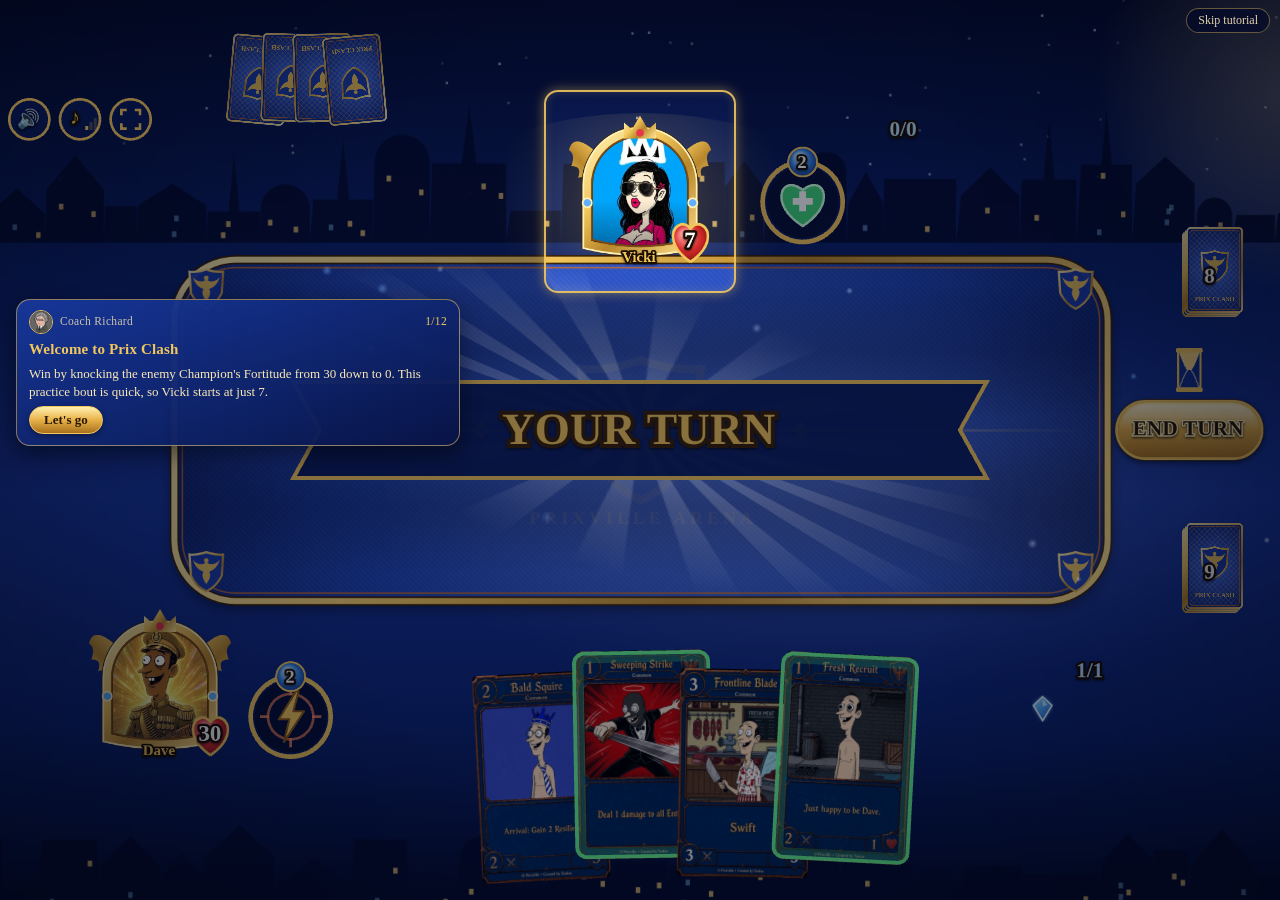
==== commit 323cf1ea: "Prix Clash: Share on X buttons (end screen + turn 4)" ====
--- a/prix-clash/index.html
+++ b/prix-clash/index.html
@@ -14,14 +14,14 @@
 <meta name="apple-mobile-web-app-capable" content="yes" />
 <meta name="apple-mobile-web-app-status-bar-style" content="black-translucent" />
 <meta name="screen-orientation" content="landscape" />
-  <script type="module" crossorigin src="./assets/index-Qw1fT90p.js"></script>
+  <script type="module" crossorigin src="./assets/index-DLUXdMfi.js"></script>
   <link rel="stylesheet" crossorigin href="./assets/index-Bfl932bq.css">
 </head>
 <body>
 <div id="app"><p style="text-align:center;margin-top:40vh;font-family:Georgia,serif;color:#f2c75c">Loading Prix Clash…</p></div>
-<script>window.__PRIX_LAZY=1;window.__PRIX_V="abeb069e7d"</script>
-<script src="./chunkmap.js?v=abeb069e7d"></script>
-<script src="./img-0.js?v=abeb069e7d"></script>
-<script src="./config.js?v=abeb069e7d"></script>
+<script>window.__PRIX_LAZY=1;window.__PRIX_V="cd0bd7befd"</script>
+<script src="./chunkmap.js?v=cd0bd7befd"></script>
+<script src="./img-0.js?v=cd0bd7befd"></script>
+<script src="./config.js?v=cd0bd7befd"></script>
 </body>
 </html>
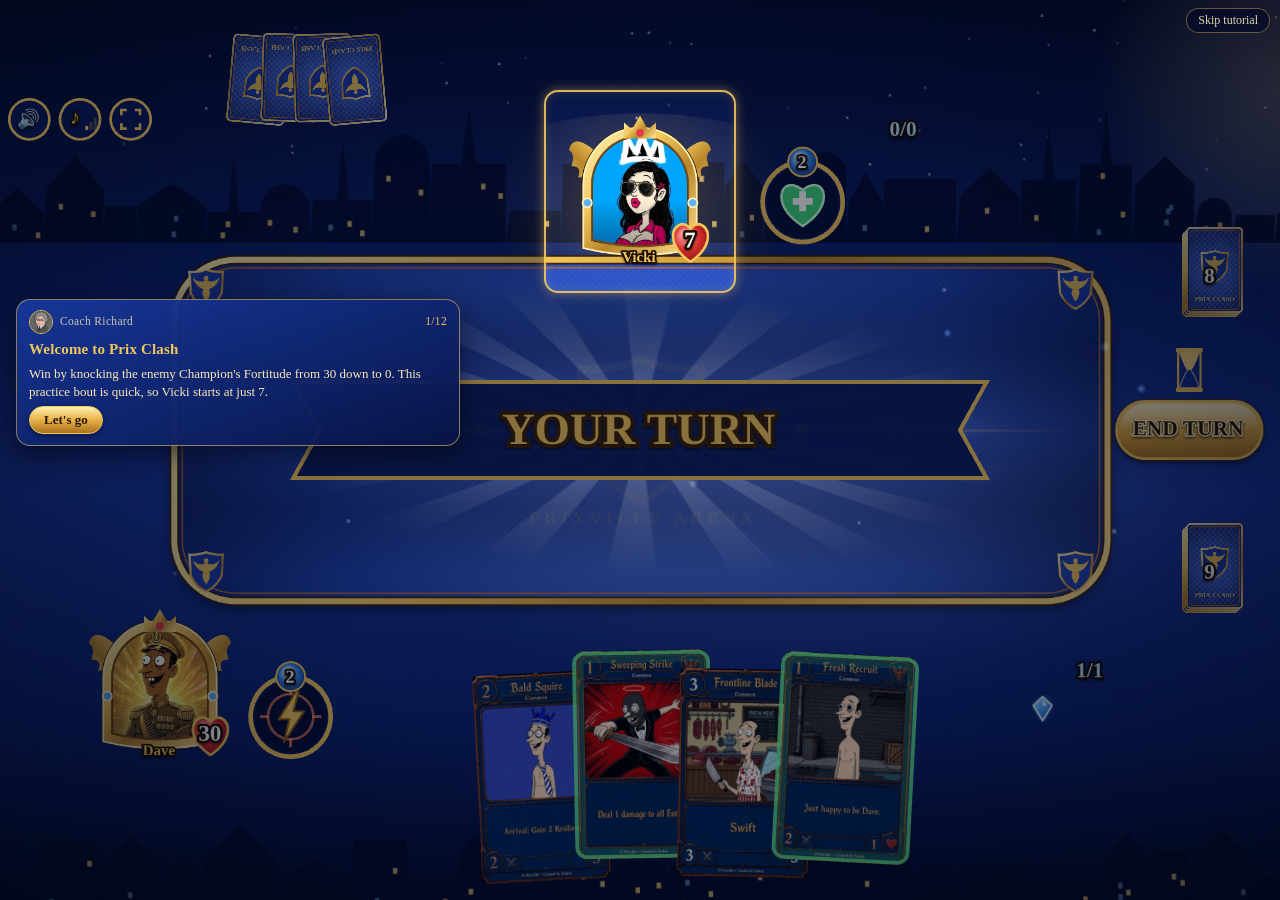
==== commit 08ede1ea: "Prix Clash: one-time share booster (PC- share codes)" ====
--- a/prix-clash/index.html
+++ b/prix-clash/index.html
@@ -14,14 +14,14 @@
 <meta name="apple-mobile-web-app-capable" content="yes" />
 <meta name="apple-mobile-web-app-status-bar-style" content="black-translucent" />
 <meta name="screen-orientation" content="landscape" />
-  <script type="module" crossorigin src="./assets/index-DLUXdMfi.js"></script>
+  <script type="module" crossorigin src="./assets/index-eo4jCk7I.js"></script>
   <link rel="stylesheet" crossorigin href="./assets/index-Bfl932bq.css">
 </head>
 <body>
 <div id="app"><p style="text-align:center;margin-top:40vh;font-family:Georgia,serif;color:#f2c75c">Loading Prix Clash…</p></div>
-<script>window.__PRIX_LAZY=1;window.__PRIX_V="cd0bd7befd"</script>
-<script src="./chunkmap.js?v=cd0bd7befd"></script>
-<script src="./img-0.js?v=cd0bd7befd"></script>
-<script src="./config.js?v=cd0bd7befd"></script>
+<script>window.__PRIX_LAZY=1;window.__PRIX_V="744a041d25"</script>
+<script src="./chunkmap.js?v=744a041d25"></script>
+<script src="./img-0.js?v=744a041d25"></script>
+<script src="./config.js?v=744a041d25"></script>
 </body>
 </html>
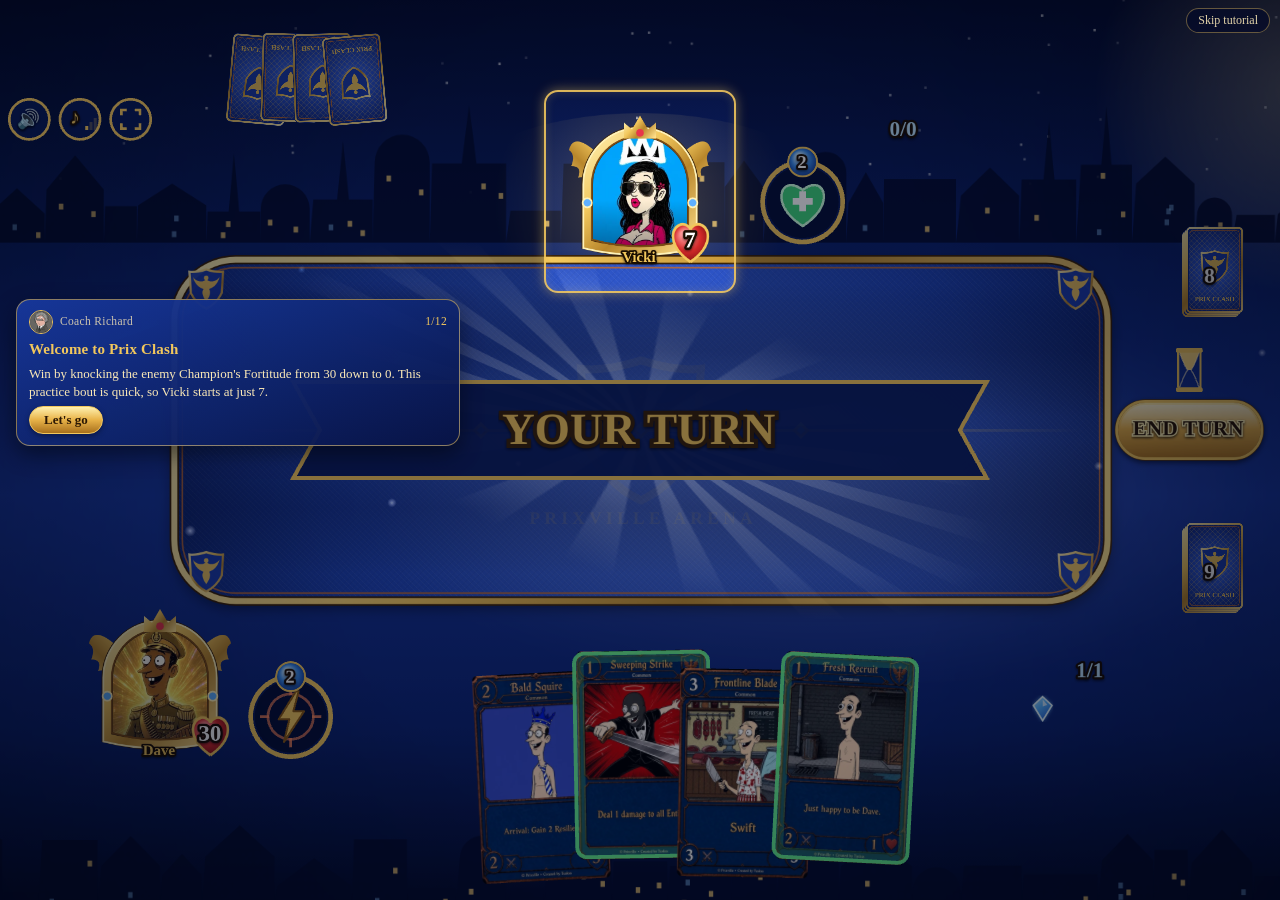
==== commit 1d2c4827: "Prix Clash: share button no longer redirects the game tab (Brave)" ====
--- a/prix-clash/index.html
+++ b/prix-clash/index.html
@@ -14,14 +14,14 @@
 <meta name="apple-mobile-web-app-capable" content="yes" />
 <meta name="apple-mobile-web-app-status-bar-style" content="black-translucent" />
 <meta name="screen-orientation" content="landscape" />
-  <script type="module" crossorigin src="./assets/index-eo4jCk7I.js"></script>
+  <script type="module" crossorigin src="./assets/index-Ben8ZFId.js"></script>
   <link rel="stylesheet" crossorigin href="./assets/index-Bfl932bq.css">
 </head>
 <body>
 <div id="app"><p style="text-align:center;margin-top:40vh;font-family:Georgia,serif;color:#f2c75c">Loading Prix Clash…</p></div>
-<script>window.__PRIX_LAZY=1;window.__PRIX_V="744a041d25"</script>
-<script src="./chunkmap.js?v=744a041d25"></script>
-<script src="./img-0.js?v=744a041d25"></script>
-<script src="./config.js?v=744a041d25"></script>
+<script>window.__PRIX_LAZY=1;window.__PRIX_V="ed8ef65a79"</script>
+<script src="./chunkmap.js?v=ed8ef65a79"></script>
+<script src="./img-0.js?v=ed8ef65a79"></script>
+<script src="./config.js?v=ed8ef65a79"></script>
 </body>
 </html>
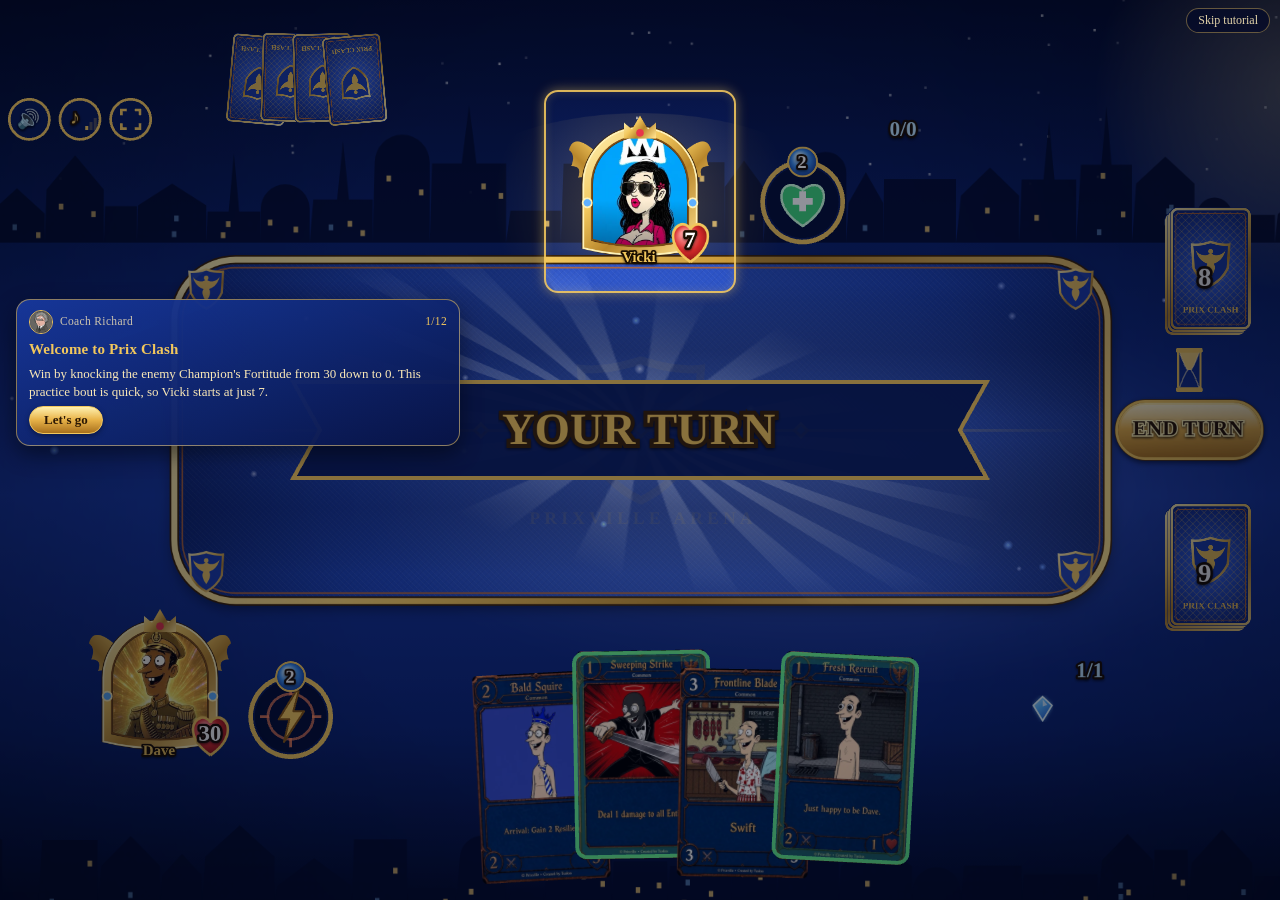
==== commit 35a4b602: "Prix Clash: Chaos format + new UI (Collage Showdown VS, Spotlight select, bigger tappable decks, Bas" ====
--- a/prix-clash/index.html
+++ b/prix-clash/index.html
@@ -14,14 +14,14 @@
 <meta name="apple-mobile-web-app-capable" content="yes" />
 <meta name="apple-mobile-web-app-status-bar-style" content="black-translucent" />
 <meta name="screen-orientation" content="landscape" />
-  <script type="module" crossorigin src="./assets/index-Ben8ZFId.js"></script>
-  <link rel="stylesheet" crossorigin href="./assets/index-Bfl932bq.css">
+  <script type="module" crossorigin src="./assets/index-pgPweLUD.js"></script>
+  <link rel="stylesheet" crossorigin href="./assets/index-CK-IH85P.css">
 </head>
 <body>
 <div id="app"><p style="text-align:center;margin-top:40vh;font-family:Georgia,serif;color:#f2c75c">Loading Prix Clash…</p></div>
-<script>window.__PRIX_LAZY=1;window.__PRIX_V="ed8ef65a79"</script>
-<script src="./chunkmap.js?v=ed8ef65a79"></script>
-<script src="./img-0.js?v=ed8ef65a79"></script>
-<script src="./config.js?v=ed8ef65a79"></script>
+<script>window.__PRIX_LAZY=1;window.__PRIX_V="293013f491"</script>
+<script src="./chunkmap.js?v=293013f491"></script>
+<script src="./img-0.js?v=293013f491"></script>
+<script src="./config.js?v=293013f491"></script>
 </body>
 </html>
--- a/prix-clash/assets/index-CK-IH85P.css
+++ b/prix-clash/assets/index-CK-IH85P.css
@@ -0,0 +1 @@
+:root{--royal: #1d3fae;--royal2: #14308c;--navy: #0b1d5c;--navy2: #071440;--gold: #f2c75c;--gold2: #b8862b;--bronze: #b4683a;--cream: #fbe9b7;--red: #d23a3a;--green: #4fdc7a;--W: min(100vw, 560px);--mw: calc((var(--W) - 24px) / 5 - 8px);font-family:Georgia,Times New Roman,serif}*{box-sizing:border-box;-webkit-tap-highlight-color:transparent;-webkit-user-select:none;user-select:none}html,body{margin:0;height:100%;background:#050b24;overflow:hidden;color:var(--cream)}#app{width:var(--W);height:100dvh;margin:0 auto;position:relative;overflow:hidden}.goldtext{color:var(--gold);text-shadow:0 2px 0 #3a2208,0 0 2px #000,0 0 10px rgba(242,199,92,.35)}button.btn{font-family:inherit;font-weight:700;font-size:17px;color:#2a1704;padding:10px 22px;border-radius:12px;border:2px solid #7a4b14;background:linear-gradient(#ffe39a,#e0a93c 55%,#b47a22);box-shadow:0 3px #5a3509,0 6px 14px #00000080;cursor:pointer}button.btn:disabled{filter:grayscale(.8) brightness(.7);cursor:default}button.btn.secondary{background:linear-gradient(#5f7ee8,#2a4bb8);color:var(--cream);border-color:#0d1f66;box-shadow:0 3px #08154a}.board{position:absolute;top:0;right:0;bottom:0;left:0;display:flex;flex-direction:column;padding-bottom:150px;background:radial-gradient(ellipse 70% 30% at 50% 45%,rgba(255,226,140,.18),transparent 70%),repeating-linear-gradient(45deg,rgba(255,255,255,.025) 0 2px,transparent 2px 5px),repeating-linear-gradient(-45deg,rgba(0,0,0,.05) 0 2px,transparent 2px 5px),linear-gradient(180deg,var(--navy2) 0%,var(--royal2) 22%,var(--royal) 50%,var(--royal2) 78%,var(--navy2) 100%)}.board:before{content:"";position:absolute;left:8px;right:8px;top:21%;bottom:33%;border:2px solid rgba(242,199,92,.55);border-radius:46%/18%;box-shadow:inset 0 0 0 5px #0b1d5c99,inset 0 0 0 7px #b4683a80,inset 0 0 40px #00000073;pointer-events:none}.board:after{content:"";position:absolute;left:14%;right:14%;top:43.5%;height:2px;background:linear-gradient(90deg,transparent,var(--gold),transparent);opacity:.6;pointer-events:none}.spacer{flex:1 1 0;min-height:4px}.divider{height:8px}.opp-hand{height:46px;display:flex;justify-content:center;padding-top:4px;position:relative;z-index:2}.cardback{width:30px;height:44px;margin:0 -6px;border-radius:4px;border:2px solid var(--bronze);background:radial-gradient(circle at 50% 45%,var(--gold) 0 5px,transparent 6px),repeating-linear-gradient(45deg,#2443b5 0,#2443b5 4px,#1a338f 4px,#1a338f 8px);box-shadow:0 2px 4px #000}.hero-row{display:flex;align-items:center;justify-content:center;gap:14px;position:relative;z-index:2;height:98px}.hero{width:84px;height:92px;position:relative;cursor:pointer}.hero .portrait{position:absolute;top:0;right:0;bottom:0;left:0;border-radius:50% 50% 18% 18%;background-size:cover;background-position:center 20%;border:3px solid var(--gold);box-shadow:0 0 0 3px var(--bronze),0 6px 16px #000000b3}.hero .name{position:absolute;top:-2px;left:50%;transform:translate(-50%,-60%);font-size:11px;white-space:nowrap;background:var(--navy);border:1px solid var(--gold2);padding:1px 6px;border-radius:8px}.badge{position:absolute;display:flex;align-items:center;justify-content:center;font-weight:700;color:#fff;text-shadow:0 1px 2px #000,0 0 2px #000}.hero .hp{right:-10px;bottom:-6px;width:34px;height:34px;font-size:18px;background:radial-gradient(circle at 40% 35%,#ff7676,#b81d1d 70%);border:2px solid var(--gold);border-radius:50%/40% 40% 60% 60%}.hero .armor{right:-10px;bottom:26px;width:28px;height:30px;font-size:14px;background:linear-gradient(#c9d3e6,#6c7a96);border:2px solid #eef;clip-path:polygon(50% 0,100% 15%,92% 70%,50% 100%,8% 70%,0 15%)}.hero .atk{left:-10px;bottom:-6px;width:32px;height:32px;font-size:17px;background:radial-gradient(circle at 40% 35%,#ffe08a,#c58a1c 70%);border:2px solid #6b4310;border-radius:50%}.hero.immune .portrait{box-shadow:0 0 0 3px var(--bronze),0 0 22px 8px #fff0aae6}.side{display:flex;flex-direction:column;align-items:center;gap:4px;width:92px;font-size:12px}.weapon{width:46px;height:46px;border-radius:50%;border:2px solid var(--gold);background:radial-gradient(#4a2f12,#1d1206);display:flex;align-items:center;justify-content:center;font-size:13px;font-weight:700;position:relative}.weapon small{position:absolute;bottom:-8px;font-size:11px;background:var(--navy);padding:0 4px;border-radius:6px}.power{width:58px;height:58px;border-radius:50%;border:3px solid var(--gold);position:relative;cursor:pointer;background-size:cover;background-position:center;box-shadow:0 0 0 2px var(--bronze),0 4px 10px #000}.power .pc{position:absolute;top:-8px;left:50%;transform:translate(-50%);width:24px;height:24px;border-radius:50%;background:radial-gradient(#7bd0ff,#1660c8);border:2px solid var(--gold);font-size:13px;display:flex;align-items:center;justify-content:center;font-weight:700}.power.used{filter:grayscale(1) brightness(.5)}.power.ready{box-shadow:0 0 0 2px var(--bronze),0 0 14px 4px var(--green)}.mana{display:flex;flex-wrap:wrap;width:92px;justify-content:center;gap:2px}.mana i{width:12px;height:14px;display:inline-block;clip-path:polygon(50% 0,100% 40%,50% 100%,0 40%);background:linear-gradient(#a8e4ff,#2b7ee0)}.mana i.spent{background:#233466}.mana-txt{font-weight:700;color:#9fdcff;text-shadow:0 1px 2px #000}.deckcount{font-size:11px;opacity:.8}.lane{height:calc(var(--mw) * 1.4 + 14px);padding:0 6px;display:flex;justify-content:center;align-items:center;gap:4px;position:relative;z-index:2}.minion{flex:0 1 var(--mw);aspect-ratio:1 / 1.4;min-width:0;position:relative;cursor:pointer;transition:transform .15s}.minion .art{position:absolute;top:0;right:0;bottom:0;left:0;border-radius:46% 46% 14% 14%/30% 30% 10% 10%;background-size:142%;background-position:50% 30%;border:2px solid var(--gold);box-shadow:0 0 0 2px var(--bronze),0 4px 8px #000000b3;overflow:hidden}.minion .badge{width:24px;height:24px;font-size:14px;bottom:-6px}.minion .a{left:-4px;background:radial-gradient(circle at 40% 35%,#ffe08a,#c58a1c 70%);border:2px solid #6b4310;border-radius:50%}.minion .h{right:-4px;background:radial-gradient(circle at 40% 35%,#ff7676,#b81d1d 70%);border:2px solid var(--gold);border-radius:50%/40% 40% 60% 60%}.badge.buff{color:var(--green)}.badge.hurt{color:#ffb3b3}.minion.guardian .art{border-color:#e9eef9;box-shadow:0 0 0 3px #8c98b8,0 0 0 5px var(--gold2),0 4px 8px #000000b3}.minion.guardian:before{content:"";position:absolute;left:-6px;right:-6px;top:-4px;bottom:-4px;background:linear-gradient(#cdd6ea,#6b7795);z-index:-1;clip-path:polygon(50% 0,100% 12%,96% 70%,50% 100%,4% 70%,0 12%)}.minion.aegis .art:after{content:"";position:absolute;top:0;right:0;bottom:0;left:0;background:radial-gradient(circle,#ffeb9626 40%,#ffd65a8c);border-radius:inherit;animation:pulse 1.6s infinite}.minion.sick .art{filter:saturate(.75) brightness(.85)}.minion.sick:after{content:"z z";position:absolute;top:2px;right:4px;font-size:11px;color:#cfe1ff;text-shadow:0 0 3px #000}.ready .art,.ready .portrait{box-shadow:0 0 0 2px var(--bronze),0 0 12px 4px var(--green)!important}.selected{transform:translateY(-6px) scale(1.06)}.selected .art,.selected .portrait{box-shadow:0 0 0 2px var(--bronze),0 0 16px 6px #ffe36b!important}.targetable .art,.targetable .portrait{box-shadow:0 0 0 2px var(--bronze),0 0 14px 5px #ff4d4d!important;animation:wobble .8s infinite}.targetable.friendly-t .art,.targetable.friendly-t .portrait{box-shadow:0 0 0 2px var(--bronze),0 0 14px 5px #67e0ff!important}.holo-fx{position:absolute;top:0;right:0;bottom:0;left:0;border-radius:inherit;pointer-events:none;mix-blend-mode:color-dodge;opacity:.55;background:linear-gradient(115deg,transparent 20%,rgba(255,0,180,.55) 32%,rgba(0,255,230,.55) 42%,rgba(255,255,120,.6) 52%,rgba(120,90,255,.5) 62%,transparent 75%);background-size:250% 250%;animation:shimmer 3.2s linear infinite}.holo-fx:after{content:"";position:absolute;top:0;right:0;bottom:0;left:0;background:repeating-linear-gradient(60deg,#fff0 0,#fff0 6px,#ffffff2e 7px,#fff0 9px);mix-blend-mode:overlay}.midbar{position:absolute;right:6px;top:43.5%;transform:translateY(-50%);z-index:5}.endturn{padding:8px 12px;font-size:14px;border-radius:10px}.endturn.done{background:linear-gradient(#9cf0a8,#3cb05a 60%,#237a3a)}.logbtn{position:absolute;left:6px;top:43.5%;transform:translateY(-50%);z-index:5;font-size:12px;padding:6px 9px}.hand{position:absolute;left:0;right:0;bottom:0;height:152px;display:flex;justify-content:center;align-items:flex-end;padding-bottom:6px;z-index:6}.hcard{width:86px;height:129px;position:relative;margin:0 -14px;transform-origin:50% 120%;transition:transform .18s,margin .18s;cursor:pointer}.hcard img,.bigcard img{width:100%;height:100%;object-fit:cover;border-radius:6px;display:block;box-shadow:0 4px 10px #000c}.hcard.playable img{box-shadow:0 0 0 2px var(--green),0 0 12px 3px #4fdc7acc}.hcard.sel{transform:translateY(-28px) scale(1.12)!important;z-index:10}.costfix{position:absolute;left:3%;top:2.3%;width:23%;aspect-ratio:1;border-radius:50%;display:flex;align-items:center;justify-content:center;font-weight:700;font-size:20px;background:radial-gradient(#1a2a6a,#0a143c);border:2px solid var(--gold)}.costfix.cheaper{color:var(--green)}.costfix.pricier{color:#ff8a8a}.hcard .holo-fx,.bigcard .holo-fx{border-radius:6px}.overlay{position:absolute;top:0;right:0;bottom:0;left:0;z-index:50;display:flex;flex-direction:column;align-items:center;justify-content:center;background:#03081ec7;-webkit-backdrop-filter:blur(2px);backdrop-filter:blur(2px)}.bigcard{width:min(64vw,280px);aspect-ratio:2/3;position:relative}.preview{position:absolute;top:0;right:0;bottom:0;left:0;z-index:40;display:flex;flex-direction:column;align-items:center;justify-content:center;gap:12px;background:#03081e8c}.preview .row{display:flex;gap:10px}.banner{position:absolute;left:0;right:0;top:44%;z-index:60;text-align:center;font-size:34px;font-weight:700;pointer-events:none;background:linear-gradient(90deg,transparent,rgba(11,29,92,.92) 20%,rgba(11,29,92,.92) 80%,transparent);padding:12px 0;border-top:2px solid var(--gold2);border-bottom:2px solid var(--gold2)}.prompt{position:absolute;left:50%;top:50%;transform:translate(-50%,-50%);z-index:30;background:#071440eb;border:1px solid var(--gold2);padding:6px 12px;border-radius:12px;font-size:13px;display:flex;gap:10px;align-items:center}.prompt button{font-size:12px;padding:4px 10px}.float{position:absolute;z-index:70;pointer-events:none;font-weight:700;font-size:26px;transform:translate(-50%,-50%);text-shadow:0 2px 0 #000,0 0 6px #000}.float.dmg{color:#fff;width:50px;height:50px;display:flex;align-items:center;justify-content:center;background:radial-gradient(circle,#ff3b2f 45%,#a10e0e 70%,transparent 72%);clip-path:polygon(50% 0,61% 32%,98% 22%,70% 50%,98% 78%,61% 68%,50% 100%,39% 68%,2% 78%,30% 50%,2% 22%,39% 32%)}.float.heal{color:#b8ffbf}.float.armor{color:#dfe8ff;font-size:20px}.float.info{color:var(--gold);font-size:18px}.ghost{position:absolute;z-index:65;pointer-events:none}.oppplay{position:absolute;z-index:55;left:50%;top:30%;transform:translate(-50%,-50%);width:170px;aspect-ratio:2/3;pointer-events:none}.oppplay img{width:100%;height:100%;border-radius:8px;box-shadow:0 0 30px #ffdc7899}.log{position:absolute;left:8px;right:8px;top:60px;bottom:170px;z-index:45;overflow:auto;background:#050c28f2;border:1px solid var(--gold2);border-radius:12px;padding:10px;font-size:13px;line-height:1.5}.select{position:absolute;top:0;right:0;bottom:0;left:0;overflow:auto;padding:14px 14px 30px;text-align:center;background:radial-gradient(ellipse at 50% 0%,#3b63e0,transparent 60%),repeating-linear-gradient(45deg,rgba(255,255,255,.03) 0 2px,transparent 2px 5px),linear-gradient(var(--royal2),var(--navy2))}.crest{margin-top:18px;filter:drop-shadow(0 4px 8px #000)}.select h1{margin:4px 0 2px;font-size:40px;letter-spacing:2px}.select .sub{font-size:13px;opacity:.85;margin-bottom:12px}.heroes{display:grid;grid-template-columns:1fr 1fr;gap:12px}.htile{border:2px solid var(--gold2);border-radius:14px;padding:8px;background:linear-gradient(#21409f,#0d1f66);cursor:pointer;box-shadow:0 4px 10px #0009;transition:transform .15s}.htile.on{border-color:var(--gold);box-shadow:0 0 0 2px var(--gold),0 0 18px #f2c75cb3;transform:translateY(-3px)}.htile .pic{height:110px;border-radius:10px;background-size:cover;background-position:center 25%;border:2px solid var(--bronze)}.htile b{display:block;font-size:18px;margin-top:6px}.htile em{font-size:12px;color:#9fdcff}.htile p{font-size:11px;margin:4px 0 0;min-height:28px}.mull{display:flex;gap:8px;flex-wrap:wrap;justify-content:center;margin:14px 0}.mull .hcard{margin:0;width:96px;height:144px}.mull .hcard.x:after{content:"✕";position:absolute;top:0;right:0;bottom:0;left:0;display:flex;align-items:center;justify-content:center;font-size:60px;color:#ff4d4d;text-shadow:0 0 8px #000;background:#00000073;border-radius:6px}@keyframes shimmer{0%{background-position:100% 100%}to{background-position:0% 0%}}@keyframes pulse{50%{opacity:.55}}@keyframes wobble{50%{transform:scale(1.04)}}.anim-summon{animation:summon .45s cubic-bezier(.2,1.4,.4,1)}@keyframes summon{0%{transform:translateY(-40px) scale(1.5);opacity:0}to{transform:none;opacity:1}}.anim-draw{animation:drawin .45s ease-out}@keyframes drawin{0%{transform:translate(160px,-120px) rotate(25deg) scale(.6);opacity:0}to{opacity:1}}.anim-bump{animation:bump .35s}@keyframes bump{30%{transform:scale(1.25)}}.chal-badge{display:inline-block;margin-left:6px;padding:1px 7px;border-radius:999px;background:#0b1d5c;border:1px solid var(--gold, #f2c75c);color:#f2c75c;font-size:13px}button.btn.acct-pill{position:fixed;top:calc(env(safe-area-inset-top,0px) + 8px);right:calc(env(safe-area-inset-right,0px) + 10px);font-size:13px;padding:5px 12px;font-family:ui-monospace,Menlo,Consolas,monospace;z-index:5}.phx-tip{position:fixed;z-index:25;left:calc(env(safe-area-inset-left,0px) + 12px);top:calc(env(safe-area-inset-top,0px) + 38px);width:min(350px,42vw);display:flex;gap:10px;align-items:flex-start;font:400 12px/1.32 Georgia,Times New Roman,serif;color:#fbe9b7;background:#050e34e6;border-left:3px solid #f2c75c;border-radius:10px;padding:6px 10px 6px 11px;box-shadow:0 4px 14px #0006;cursor:pointer;opacity:0;transform:translateY(-4px);transition:opacity .25s,transform .25s;-webkit-tap-highlight-color:transparent}.phx-tip.on{opacity:1;transform:none}.phx-tip b{color:#f2c75c;font-size:11px;letter-spacing:.06em;margin-right:4px}.phx-tip .phx-tip-t{flex:1}.phx-tip .phx-tip-f{display:flex;flex-direction:column;align-items:flex-end;gap:3px;font-size:10.5px;color:#fbe9b799;flex:none;white-space:nowrap}.phx-tip .phx-x{color:#f2c75c;font-size:13px}.phx-tip .phx-off{background:none;border:0;padding:0;font:inherit;color:#9fdcff;cursor:pointer;text-decoration:underline}.phx-modal{position:fixed;top:0;right:0;bottom:0;left:0;z-index:32;display:flex;align-items:center;justify-content:center;background:#020617b8;font:400 clamp(13px,3.4vh,15px)/1.35 Georgia,"Times New Roman",serif;color:#fbe9b7;-webkit-tap-highlight-color:transparent}.phx-box{background:linear-gradient(#0d2268,#06103e);border:1px solid rgba(242,199,92,.4);border-radius:16px;padding:clamp(12px,3.5vh,22px) clamp(16px,3vw,26px);width:min(560px,86vw);max-height:88vh;overflow:auto;display:flex;flex-direction:column;gap:clamp(8px,2vh,12px);box-shadow:0 10px 40px #00000080}.phx-box h2{margin:0;color:#f2c75c;font-size:1.3em;letter-spacing:.04em}.phx-box p{margin:0}.phx-dim{color:#fbe9b7bf;font-size:.92em}.phx-row{display:flex;gap:10px;flex-wrap:wrap;align-items:center;justify-content:flex-end}.phx-btn{font:inherit;font-weight:700;color:#fff;cursor:pointer;border:1.5px solid #f2c75c;border-radius:999px;padding:.45em 1.2em;background:linear-gradient(#5d82ee,#2a4bb8 55%,#1b3388)}.phx-btn.gold{background:linear-gradient(#fff1b0,#e9b44a 48%,#a8701c);color:#2a1704}.phx-btn.red{background:linear-gradient(#ee6a6a,#b92c2c 55%,#7d1717);border-color:#f0a0a0}.phx-btn:active{transform:scale(.95)}.phx-set{display:flex;align-items:center;justify-content:space-between;gap:12px;padding:10px 0;border-top:1px solid rgba(242,199,92,.18)}.phx-set span{display:flex;flex-direction:column}.phx-sw{position:relative;width:46px;height:26px;border-radius:13px;border:1.5px solid #f2c75c;background:#1b2a66;cursor:pointer;flex:none;padding:0}.phx-sw:after{content:"";position:absolute;top:3px;left:3px;width:17px;height:17px;border-radius:50%;background:#9fb0d8;transition:left .18s,background .18s}.phx-sw[aria-checked=true]{background:#a8701c}.phx-sw[aria-checked=true]:after{left:23px;background:#fff1b0}.phx-tabs{display:flex;gap:6px}.phx-tabs button{font:inherit;font-size:.9em;color:#fbe9b7;background:transparent;border:1px solid rgba(242,199,92,.35);border-radius:999px;padding:.3em .9em;cursor:pointer}.phx-tabs button[aria-selected=true]{background:#f2c75c;color:#2a1704;font-weight:700}.phx-steps{margin:0;padding-left:1.3em;display:flex;flex-direction:column;gap:4px}.phx-steps b{color:#f2c75c}.phx-warn{color:#ffb4a6}.pdb{--gold: #f2c75c;--gold2: #b8862b;--cream: #fbe9b7;--navy: #0b1d5c;--ink: #030a2a;--line: rgba(242,199,92,.28);--soft: rgba(255,255,255,.06);--pad: clamp(8px, 2.4vh, 16px);--gap: clamp(6px, 1.8vh, 10px);--cols: 4;--sat: env(safe-area-inset-top, 0px);--sab: env(safe-area-inset-bottom, 0px);position:fixed;top:0;right:0;bottom:0;left:0;z-index:30;font:400 clamp(13px,3.4vh,16px) / 1.25 Georgia,"Times New Roman",serif;color:var(--cream);background:transparent;isolation:isolate;padding:calc(var(--sat) + var(--pad)) calc(env(safe-area-inset-right,0px) + var(--pad)) calc(var(--sab) + var(--pad)) calc(env(safe-area-inset-left,0px) + var(--pad));display:flex;flex-direction:column;gap:var(--gap);overflow:hidden;touch-action:manipulation}.pdb.pdb-hidden{visibility:hidden;pointer-events:none}.pdb-bg{position:fixed;top:0;right:0;bottom:0;left:0;z-index:29;background-color:#050b24;pointer-events:none}.pdb-bg:before{content:"";position:absolute;top:0;right:0;bottom:0;left:0;background-image:var(--bgimg, none);background-position:center;background-size:cover;background-repeat:no-repeat;opacity:0;transition:opacity .35s ease-out}.pdb-bg.on:before{opacity:1}.pdb-bg:after{content:"";position:absolute;top:0;right:0;bottom:0;left:0;background:linear-gradient(#030a2a73,#030a2a4d 40%,#030a2a80)}.pdb-bg.pdb-hidden{visibility:hidden}@keyframes pdb-in{0%{opacity:0}to{opacity:1}}.pdb *{box-sizing:border-box;-webkit-tap-highlight-color:transparent}.pdb button{font:inherit;color:inherit;cursor:pointer}.pdb img{-webkit-touch-callout:none;-webkit-user-select:none;user-select:none}.pdb-btn{border:1.5px solid var(--gold);border-radius:999px;padding:.5em 1.15em;font-weight:700!important;letter-spacing:.02em;white-space:nowrap;box-shadow:0 2px 6px #00000059;transition:transform .08s,filter .15s}.pdb-btn:active{transform:scale(.95)}.pdb-btn.gold{background:linear-gradient(#fff1b0,#e9b44a 48%,#a8701c);color:#2a1704!important}.pdb-btn.blue{background:linear-gradient(#5d82ee,#2a4bb8 55%,#1b3388);color:#fff!important}.pdb-btn.red{background:linear-gradient(#ee6a6a,#b92c2c 55%,#7d1717);color:#fff!important;border-color:#f0a0a0}.pdb-btn.sm{padding:.34em .9em;font-size:.92em}.pdb-btn.lg{padding:.62em 1.6em;font-size:1.2em}.pdb-btn:disabled{filter:grayscale(.8) brightness(.7);cursor:default}.pdb-btn.pulse{box-shadow:0 0 #f2c75c99;animation:pdb-pulse 1.6s infinite}@keyframes pdb-pulse{0%{box-shadow:0 0 #f2c75c8c}70%{box-shadow:0 0 0 .55em #f2c75c00}to{box-shadow:0 0 #f2c75c00}}.pdb-top{display:grid;grid-template-columns:1fr auto 1fr;align-items:center;min-height:2.3em}.pdb-top>:first-child{justify-self:start}.pdb-top>:last-child{justify-self:end}.pdb-title{color:var(--gold);font-size:1.55em;font-weight:700;letter-spacing:.12em;padding:.05em .9em;border-radius:999px;background:#030a2ad9;text-shadow:0 2px 0 #3a2208,0 0 12px rgba(242,199,92,.3)}.pdb-home{flex:1;min-height:0;display:grid;grid-template-columns:minmax(0,42%) minmax(0,1fr);gap:calc(var(--gap) * 2)}.pdb-heroes{display:grid;grid-template-columns:1fr 1fr;grid-template-rows:1fr 1fr;gap:var(--gap);min-height:0}.pdb-hero{display:flex;flex-direction:column;align-items:center;justify-content:center;gap:.1em;min-height:0;padding:.4em;border-radius:14px;background:linear-gradient(#1d3faedb,#0b1d5ced);border:1.5px solid rgba(184,134,43,.7);transition:transform .15s,box-shadow .15s,border-color .15s}.pdb-hero.on{border-color:var(--gold);box-shadow:0 0 0 2px #f2c75c59,0 0 18px #f2c75c59;transform:scale(1.02)}.pdb-hero-pic{width:min(5.4em,13vh);aspect-ratio:1;border-radius:50%;background:center 22% / cover no-repeat;box-shadow:0 0 0 2px var(--gold),0 3px 8px #0006}.pdb-hero b{color:var(--gold);margin-top:.3em}.pdb-hero em,.pdb-choose-hero em{font-size:.8em;color:#9fdcff;font-style:normal}.pdb-hero small{font-size:.75em;opacity:.7}.pdb-decklist{display:flex;flex-direction:column;min-height:0;background:#050e34b3;border:1px solid var(--line);border-radius:14px;padding:var(--gap)}.pdb-dl-head{display:flex;align-items:center;justify-content:space-between;gap:var(--gap);padding:0 .2em var(--gap);border-bottom:1px solid var(--line)}.pdb-dl-title{color:var(--gold);font-weight:700;font-size:1.1em}.pdb-dl-scroll{flex:1;min-height:0;overflow-y:auto;overscroll-behavior:contain;padding-top:var(--gap);display:flex;flex-direction:column;gap:var(--gap)}.pdb-deckrow{display:grid;grid-template-columns:minmax(0,1fr) 5.2em auto;align-items:center;gap:var(--gap);padding:.45em .6em;border-radius:10px;background:var(--soft)}.pdb-deckinfo{background:none;border:0;text-align:left;padding:0;display:flex;flex-direction:column;gap:.15em;min-width:0}.pdb-deckinfo b{white-space:nowrap;overflow:hidden;text-overflow:ellipsis}.pdb-deckinfo span{font-size:.85em;display:flex;align-items:center;gap:.4em}.pdb-acts{display:flex;gap:.35em}.pdb-empty{padding:1.2em;text-align:center;opacity:.8;line-height:1.5}.pdb-empty span{font-size:.85em;opacity:.75}.pdb-empty.sm{padding:.8em .4em;font-size:.9em}.pdb-pill{display:inline-block;font-size:.82em;padding:.12em .6em;border-radius:999px;font-weight:700;white-space:nowrap}.pdb-pill.ok{background:#4fdc7a2e;color:#8ff0ad;border:1px solid rgba(79,220,122,.6)}.pdb-pill.warn{background:#f2c75c24;color:var(--gold);border:1px solid rgba(242,199,92,.5)}.pdb-pill.bad{background:#ff5a5a26;color:#ff9a9a;border:1px solid rgba(255,90,90,.5)}.pdb-unsaved{font-size:.72em;opacity:.65;font-style:italic}.pdb-editor{flex:1;min-height:0;display:grid;grid-template-columns:minmax(0,1fr) clamp(240px,33vw,340px);gap:calc(var(--gap) * 1.6)}.pdb-left{display:flex;flex-direction:column;min-width:0;min-height:0;gap:var(--gap);background:#030a2ad1;border:1px solid var(--line);border-radius:14px;padding:var(--gap)}.pdb-filters{display:flex;flex-direction:column;gap:calc(var(--gap) * .8)}.pdb-frow{display:flex;align-items:center;gap:var(--gap);min-width:0}.pdb-seg{display:flex;align-items:center;gap:.25em;flex-wrap:nowrap;min-width:0}.pdb-flabel{display:inline-flex;align-items:center;margin:0 .15em 0 .1em}.pdb-squirt{width:.9em;height:1.1em;background:radial-gradient(circle at 35% 30%,#d6f0ff,#4aa8ff 45%,#1d4fae);border-radius:50%/60% 60% 40% 40%;box-shadow:0 0 0 1px #9fd4ff}.pdb-chip{border:1px solid rgba(242,199,92,.45);background:#0b1d5ce6;border-radius:999px;padding:.3em .7em;font-size:.9em;white-space:nowrap;transition:background .12s,color .12s}.pdb-chip.cost{min-width:2.15em;padding:.3em .45em;text-align:center;font-weight:700}.pdb-chip[aria-pressed=true]{background:linear-gradient(#fff1b0,#e9b44a 55%,#b47a22);color:#2a1704;border-color:var(--gold)}.pdb-chip.holo[aria-pressed=true]{background:linear-gradient(90deg,#b9a6ff,#8fe6ff,#ffe7a0);color:#1a1240}.pdb-select{font:inherit;font-size:.9em;color:var(--cream);background:#0b1d5cbf;border:1px solid rgba(242,199,92,.45);border-radius:999px;padding:.3em .8em;max-width:11em}.pdb-select option{color:#000}.pdb-grid{flex:1;min-height:0;overflow-y:auto;overscroll-behavior:contain;touch-action:pan-y;display:grid;grid-template-columns:repeat(var(--cols),minmax(0,1fr));gap:var(--gap);align-content:start;padding:2px 4px 4px 2px;scrollbar-width:thin;scrollbar-color:rgba(242,199,92,.5) transparent}.pdb-grid>.pdb-empty{grid-column:1 / -1}.pdb-card{position:relative;border:0;padding:0;background:none;width:100%;aspect-ratio:2 / 3;display:block;transition:transform .12s,opacity .15s}.pdb-card img{width:100%;height:100%;object-fit:contain;display:block;filter:drop-shadow(0 3px 6px rgba(0,0,0,.28))}.pdb-card.pressed{transform:scale(.96)}.pdb-card.added{transform:scale(1.04)}.pdb-card.nope{animation:pdb-shake .3s}.pdb-card.full img{opacity:.7}.pdb-card.maxed img{opacity:.42}@media (min-width: 1100px){.pdb{--cols: 5}}@keyframes pdb-shake{25%{transform:translate(-4px)}75%{transform:translate(4px)}}.pdb-badge{position:absolute;left:50%;bottom:3%;transform:translate(-50%);font-size:.85em;font-weight:700;padding:.1em .6em;border-radius:999px;white-space:nowrap;pointer-events:none}.pdb-badge.none{display:none}.pdb-badge.in{background:linear-gradient(#fff1b0,#e9b44a);color:#2a1704;box-shadow:0 1px 4px #0006}.pdb-badge.leg{background:#030a2ad1;color:#ffb86a;font-size:.78em;border:1px solid rgba(255,184,106,.5)}.pdb-right{display:flex;flex-direction:column;min-height:0;gap:calc(var(--gap) * .8);background:#050e34d1;border:1px solid var(--line);border-radius:14px;padding:var(--gap)}.pdb-name{display:flex;align-items:center;gap:.45em;border:0;background:none;padding:0;text-align:left;color:var(--gold)!important;font-weight:700;font-size:1.12em;min-width:0}.pdb-name span{overflow:hidden;white-space:nowrap;text-overflow:ellipsis}.pdb-name i{font-style:normal;font-size:.8em;opacity:.75}.pdb-sub{font-size:.84em;opacity:.7;margin-top:-.45em}.pdb-counter{display:flex;align-items:center;gap:.5em;flex-wrap:wrap}.pdb-count{font-size:1.05em}.pdb-count b{font-size:1.45em;color:var(--gold)}.pdb-counter[data-valid=true] .pdb-count b{color:#8ff0ad}.pdb-curvebox{padding:.1em 0 .2em;border-bottom:1px solid var(--line)}.pdb-curve{display:grid;grid-template-columns:repeat(8,1fr);gap:.3em;height:4.3em}.pdb-col{display:flex;flex-direction:column;align-items:center;min-height:0}.pdb-barwrap{flex:1;width:100%;display:flex;align-items:flex-end;min-height:0}.pdb-barwrap i{display:block;width:100%;border-radius:3px 3px 1px 1px;background:linear-gradient(#ffe6a0,#d9a33c);min-height:0;transition:height .2s}.pdb-cn{font-size:.82em;height:1.2em;color:var(--gold)}.pdb-cl{font-size:.82em;opacity:.75;margin-top:.15em}.pdb-curve.mini{height:1.9em;gap:.15em}.pdb-curve.mini .pdb-barwrap i{background:#f2c75cd9;min-height:1px}.pdb-list{flex:1;min-height:0;overflow-y:auto;overscroll-behavior:contain;touch-action:pan-y;display:flex;flex-direction:column;gap:.22em;scrollbar-width:thin;scrollbar-color:rgba(242,199,92,.5) transparent}.pdb-row{display:flex;align-items:center;gap:.45em;width:100%;border:0;border-radius:8px;padding:.3em .5em .3em .3em;text-align:left;background:linear-gradient(90deg,#1d3faebf,#0b1d5c99);transition:background .2s,transform .08s;flex:none}.pdb-row.pressed{transform:scale(.98)}.pdb-row.flash{background:linear-gradient(90deg,#f2c75c80,#0b1d5c99)}.pdb-gem{flex:none;width:1.55em;height:1.55em;display:grid;place-items:center;border-radius:50%;font-weight:700;font-size:.9em;color:#fff;background:radial-gradient(circle at 35% 30%,#8fd0ff,#2a6fe0 55%,#143a8c);box-shadow:0 0 0 1px #9fd4ff;text-shadow:0 1px 1px #000}.pdb-rname{flex:1;min-width:0;overflow:hidden;white-space:nowrap;text-overflow:ellipsis;font-size:.95em}.pdb-row.r-legendary .pdb-rname{color:#ffb86a}.pdb-row.r-rare .pdb-rname{color:#9fd4ff}.pdb-holo{font-size:.8em;color:#c9b8ff}.pdb-x{flex:none;min-width:1.7em;text-align:right;color:var(--gold);font-weight:700}.pdb-foot{display:grid;grid-template-columns:1fr 1fr;gap:var(--gap)}.pdb-choose{flex:1;min-height:0;display:grid;grid-template-columns:minmax(0,30%) minmax(0,1fr);gap:calc(var(--gap) * 2);max-width:920px;width:100%;margin:0 auto}.pdb-choose-side{background:#050e34cc;border:1px solid var(--line);border-radius:14px;padding:var(--gap);display:flex;flex-direction:column;align-items:center;justify-content:center;gap:calc(var(--gap) * 2)}.pdb-choose-hero{display:flex;flex-direction:column;align-items:center;gap:.2em}.pdb-choose-hero b{color:var(--gold);font-size:1.15em;margin-top:.3em}.pdb-choose-hero .pdb-hero-pic{width:min(7em,24vh)}.pdb-choose-list{min-height:0;overflow-y:auto;overscroll-behavior:contain;display:flex;flex-direction:column;gap:var(--gap);padding:2px}.pdb-opt{display:grid;grid-template-columns:auto minmax(0,1fr) 6em;align-items:center;gap:.8em;padding:.65em .9em;border-radius:12px;text-align:left;background:#050e34db;border:1.5px solid rgba(184,134,43,.55);flex:none;transition:border-color .15s,box-shadow .15s}.pdb-opt.on{border-color:var(--gold);box-shadow:0 0 0 2px #f2c75c4d,0 0 14px #f2c75c40}.pdb-opt.off{opacity:.5;cursor:default}.pdb-opt-txt{display:flex;flex-direction:column;gap:.15em;min-width:0}.pdb-opt-txt b{white-space:nowrap;overflow:hidden;text-overflow:ellipsis}.pdb-opt-txt span{font-size:.8em;opacity:.75}.pdb-radio{width:1.05em;height:1.05em;border-radius:50%;border:2px solid var(--gold)}.pdb-opt.on .pdb-radio{background:radial-gradient(circle,var(--gold) 45%,transparent 50%)}.pdb-toast{position:absolute;left:50%;bottom:calc(var(--sab) + 1.2em);transform:translate(-50%);z-index:5;padding:.45em 1.1em;border-radius:999px;background:#030a2af0;border:1px solid var(--gold);font-size:.92em;box-shadow:0 4px 14px #00000080;transition:opacity .3s;pointer-events:none;white-space:nowrap}.pdb-toast.warn{border-color:#ff9a6a;color:#ffd0b0}.pdb-toast.ok{border-color:#6ee69a}.pdb-toast.out{opacity:0}.pdb-modal{position:absolute;top:0;right:0;bottom:0;left:0;z-index:6;display:grid;place-items:center;background:#020617b3}.pdb-modal-box{min-width:min(24em,80vw);max-width:90vw;padding:1.1em 1.3em;border-radius:16px;background:linear-gradient(#14308c,#0b1d5c);border:1.5px solid var(--gold);box-shadow:0 10px 30px #00000080;display:flex;flex-direction:column;gap:.8em}.pdb-modal-title{color:var(--gold);font-weight:700;font-size:1.15em}.pdb-modal-text{margin:0;opacity:.9}.pdb-modal-row{display:flex;justify-content:flex-end;gap:.6em}.pdb-input{font:inherit;font-size:16px;padding:.5em .8em;border-radius:10px;border:1px solid var(--gold);background:#030a2ab3;color:var(--cream);user-select:text;-webkit-user-select:text}.pdb-preview{position:absolute;top:0;right:0;bottom:0;left:0;z-index:7;background:#020617d9;display:flex;flex-direction:column;align-items:center;justify-content:center;gap:.4em}.pdb-preview img{height:88%;width:auto;aspect-ratio:2 / 3;object-fit:contain}.pdb-hint{font-size:.8em;opacity:.7}.pdb-fmt{display:flex;gap:.25em;padding:.2em;border-radius:999px;background:#030a2ad9;border:1px solid var(--line)}.pdb-chip.fmt{min-width:4.6em;text-align:center;font-weight:700;letter-spacing:.04em}#pdb-fmt-chaos[aria-pressed=true]{background:linear-gradient(#ffb3e1,#c45ae0 55%,#6d2aa8);color:#fff;border-color:#f0b8ff}.pdb-chaos-tag{display:inline-block;font-size:.78em;font-weight:700;letter-spacing:.06em;text-transform:uppercase;padding:.05em .55em;border-radius:999px;background:linear-gradient(#ffb3e1,#c45ae0 55%,#6d2aa8);color:#fff;vertical-align:.1em}.pdb-own{display:flex;align-items:center;justify-content:space-between;gap:var(--gap);margin:var(--gap) 0 .2em;padding:.5em .7em;border-radius:12px;background:#6d2aa847;border:1px solid rgba(240,184,255,.45)}.pdb-own[data-state=ok]{background:#0b1d5c99;border-color:var(--line)}.pdb-own-msg{display:flex;flex-direction:column;gap:.15em;min-width:0}.pdb-own-msg b{color:var(--gold);font-size:.95em}.pdb-own-msg span{font-size:.8em;opacity:.85;line-height:1.3}.pdb-own .pdb-btn{flex:none}.pdb-choose-list>.pdb-own{margin-top:0}.pdb-btn.off{pointer-events:none}.pdb-card.unowned img{opacity:.35;filter:grayscale(1) drop-shadow(0 3px 6px rgba(0,0,0,.28))}.pdb-badge.own{background:#030a2ad1;color:#c9f2ff;border:1px solid rgba(159,220,255,.55);font-size:.78em}.pdb-badge.no{background:#030a2ad1;color:#c8c8d8;border:1px solid rgba(200,200,216,.4);font-size:.78em}.pdb[data-format=chaos] .pdb-frow{flex-wrap:wrap;row-gap:calc(var(--gap) * .6)}.pcx{--gold: #f2c75c;--gold2: #b8862b;--cream: #fbe9b7;--ink: #030a2a;--line: rgba(242,199,92,.28);--pad: clamp(8px, 2.4vh, 16px);--gap: clamp(6px, 1.8vh, 10px);position:fixed;top:0;right:0;bottom:0;left:0;z-index:31;font:400 clamp(13px,3.4vh,16px) / 1.3 Georgia,"Times New Roman",serif;color:var(--cream);background:radial-gradient(ellipse at 30% 35%,#17389c,#0b1d5c 45%,#040a26);padding:calc(env(safe-area-inset-top,0px) + var(--pad)) calc(env(safe-area-inset-right,0px) + var(--pad)) calc(env(safe-area-inset-bottom,0px) + var(--pad)) calc(env(safe-area-inset-left,0px) + var(--pad));display:flex;flex-direction:column;gap:var(--gap);overflow:hidden;touch-action:manipulation;-webkit-tap-highlight-color:transparent}.pcx *{box-sizing:border-box}.pcx img{-webkit-touch-callout:none;-webkit-user-select:none;user-select:none}.pcx h1,.pcx h2,.pcx h3,.pcx p{margin:0}.pcx b{font-weight:700}.pcx-dim{color:#fbe9b7c7;font-size:.92em}.pcx-btn{font:inherit;color:#fff;cursor:pointer;border:1.5px solid var(--gold);border-radius:999px;padding:.5em 1.2em;font-weight:700;letter-spacing:.02em;white-space:nowrap;background:linear-gradient(#5d82ee,#2a4bb8 55%,#1b3388);box-shadow:0 2px 6px #00000059;transition:transform .08s,filter .15s;text-decoration:none;display:inline-block;text-align:center}.pcx-btn:active{transform:scale(.95)}.pcx-btn.gold{background:linear-gradient(#fff1b0,#e9b44a 48%,#a8701c);color:#2a1704}.pcx-btn.red{background:linear-gradient(#ee6a6a,#b92c2c 55%,#7d1717);border-color:#f0a0a0}.pcx-btn.sm{padding:.34em .9em;font-size:.92em}.pcx-btn:disabled{filter:grayscale(.85) brightness(.72);cursor:default}.pcx-row{display:flex;gap:var(--gap);flex-wrap:wrap;align-items:center}.pcx-addr{font-family:ui-monospace,Menlo,Consolas,monospace;color:var(--gold);letter-spacing:.02em}.pcx-addr.big{font-size:1.35em}.pcx-split{flex:1;min-height:0;display:grid;grid-template-columns:minmax(0,1fr) minmax(0,1.15fr);gap:calc(var(--gap) * 2);align-items:center}.pcx-brand{display:flex;flex-direction:column;align-items:center;gap:var(--gap)}.pcx-title{color:var(--gold);font-size:2em;letter-spacing:.12em;text-shadow:0 2px 0 #3a2208,0 0 14px rgba(242,199,92,.35)}.pcx-tag{color:var(--cream);font-size:.95em;text-align:center}.pcx-panel{background:#050e34db;border:1px solid var(--line);border-radius:16px;padding:calc(var(--pad) * 1.2);display:flex;flex-direction:column;gap:var(--gap);max-height:100%;overflow:auto}.pcx-panel h2{color:var(--gold);font-size:1.35em;letter-spacing:.02em}.pcx-panel .pcx-btn{align-self:flex-start}.pcx-status{min-height:1.3em;font-size:.92em;color:#fbe9b7d9}.pcx-status.err{color:#ff9a8a}.pcx-status.busy:before{content:"";display:inline-block;width:.8em;height:.8em;margin-right:.5em;border:2px solid var(--gold);border-right-color:transparent;border-radius:50%;vertical-align:-.1em;animation:pcx-spin .8s linear infinite}@keyframes pcx-spin{to{transform:rotate(360deg)}}.pcx-nowallet{display:flex;flex-direction:column;gap:.2em;padding:.6em .8em;border-radius:10px;background:#ffffff0f;border:1px solid var(--line);font-size:.92em}.pcx-colls{display:grid;grid-template-columns:repeat(3,minmax(0,1fr));gap:var(--gap)}.pcx-coll{display:flex;flex-direction:column;gap:.1em;padding:.55em .7em;border-radius:12px;border:1px solid var(--line);background:#ffffff0d;color:var(--cream);text-decoration:none;transition:border-color .15s}.pcx-coll b{color:var(--gold);font-size:1.05em}.pcx-coll span{font-size:.85em}.pcx-coll em{font-style:normal;font-size:.82em;color:#9fdcff}.pcx-coll:active{border-color:var(--gold)}.pcx-pack{--ph: clamp(110px, 34vh, 190px);position:relative;width:calc(var(--ph) * 1.05);height:calc(var(--ph) * 1.22);flex:none}.pcx-fan{position:absolute;left:50%;top:0;width:0;height:0}.pcx-fan-c{position:absolute;left:calc(var(--ph) * -.19);top:calc(var(--ph) * .02);width:calc(var(--ph) * .38);height:calc(var(--ph) * .5);border-radius:8px;overflow:hidden;border:2px solid var(--gold2);background:#0b1d5c;transform-origin:50% 100%;transform:translate(calc(var(--i) * var(--ph) * .17)) translateY(calc(var(--i) * var(--i) * var(--ph) * .02)) rotate(calc(var(--i) * 11deg));box-shadow:0 3px 10px #00000073;transition:transform .5s}.pcx-fan-c img{width:100%;height:100%;object-fit:cover;display:block}.pcx-foil{position:absolute;left:50%;bottom:0;width:calc(var(--ph) * .74);height:calc(var(--ph) * .9);margin-left:calc(var(--ph) * -.37);border-radius:12px;padding:4px;background:linear-gradient(135deg,#fff1b0,#e9b44a 30%,#a8701c,#f7d77a 74%,#b8862b);box-shadow:0 8px 22px #0000008c,0 0 16px #f2c75c38;transition:transform .5s}.pcx-foil-in{width:100%;height:100%;border-radius:9px;background:linear-gradient(#17389c,#0b1d5c 60%,#040a26);display:flex;flex-direction:column;align-items:center;justify-content:flex-end;padding:0 4% 8%;overflow:hidden;position:relative}.pcx-foil-art{position:absolute;left:50%;top:9%;width:52%;aspect-ratio:1;transform:translate(-50%);object-fit:cover;border-radius:50%;border:2px solid var(--gold)}.pcx-foil-in b{position:relative;color:var(--gold);font-size:calc(var(--ph) * .1);letter-spacing:.03em;white-space:nowrap;text-shadow:0 2px 0 #3a2208}.pcx-foil-in span{position:relative;font-size:max(11px,calc(var(--ph) * .06));color:var(--cream);white-space:nowrap}.pcx-pack.open .pcx-fan-c{transform:translate(calc(var(--i) * var(--ph) * .25)) translateY(calc(var(--i) * var(--i) * var(--ph) * .025 - var(--ph) * .06)) rotate(calc(var(--i) * 15deg))}.pcx-pack.open .pcx-foil{transform:translateY(calc(var(--ph) * .04))}.pcx-pack.open{margin:calc(var(--ph) * .1) calc(var(--ph) * .22) 0}.pcx-top{display:grid;grid-template-columns:1fr auto 1fr;align-items:center;min-height:2.3em}.pcx-top>:first-child{justify-self:start}.pcx-top>:last-child{justify-self:end}.pcx-hd{color:var(--gold);font-size:1.55em;letter-spacing:.12em;text-shadow:0 2px 0 #3a2208,0 0 12px rgba(242,199,92,.3)}.pcx-who{font-family:ui-monospace,Menlo,Consolas,monospace;font-size:.9em;color:var(--gold);padding:.25em .8em;border-radius:999px;border:1px solid var(--line);background:#030a2ab3}.pcx-body{flex:1;min-height:0;display:grid;grid-template-columns:minmax(0,1fr) minmax(220px,.5fr);gap:var(--gap)}.pcx-list{list-style:none;margin:0;padding:var(--gap);overflow-y:auto;display:flex;flex-direction:column;gap:var(--gap);background:#050e34cc;border:1px solid var(--line);border-radius:14px;overscroll-behavior:contain}.pcx-item{display:flex;gap:.7em;align-items:flex-start;padding:.55em .7em;border-radius:10px;background:#ffffff0d;border:1px solid rgba(255,255,255,.06);flex:none}.pcx-item.done{border-color:#f2c75c73;background:linear-gradient(90deg,#f2c75c21,#ffffff0a)}.pcx-mark{flex:none;width:1.5em;height:1.5em;margin-top:.05em;border-radius:50%;border:1.5px solid var(--line);display:grid;place-items:center;font-weight:700;font-size:.95em}.pcx-item.done .pcx-mark{background:linear-gradient(#fff1b0,#e9b44a 48%,#a8701c);color:#2a1704;border-color:var(--gold)}.pcx-item-main{flex:1;min-width:0;display:flex;flex-direction:column;gap:.2em}.pcx-item-top{display:flex;justify-content:space-between;gap:.6em;align-items:baseline}.pcx-item-top b{color:var(--gold)}.pcx-count{font-size:.88em;color:#fbe9b7cc;font-variant-numeric:tabular-nums}.pcx-item p{font-size:.88em;color:#fbe9b7d9}.pcx-item p em{font-style:normal;color:#9fdcff;margin-left:.3em}.pcx-bar,.pcx-meter{height:.45em;border-radius:999px;background:#ffffff1a;overflow:hidden;margin-top:.15em}.pcx-bar i,.pcx-meter i{display:block;height:100%;border-radius:inherit;background:linear-gradient(90deg,#a8701c,#f2c75c);transition:width .4s}.pcx-checks{display:flex;flex-wrap:wrap;gap:.3em .45em;margin-top:.1em}.pcx-chk{display:inline-flex;align-items:center;gap:.3em;font-size:.85em;padding:.1em .55em .1em .2em;border-radius:999px;background:#ffffff0f;color:#fbe9b7bf}.pcx-chk i{width:1.15em;height:1.15em;border-radius:50%;border:1.5px solid var(--line);display:grid;place-items:center;font-style:normal;font-size:.85em;font-weight:700}.pcx-chk.on{color:var(--cream)}.pcx-chk.on i{background:var(--gold);border-color:var(--gold);color:#2a1704}.pcx-reward{background:#050e34db;border:1px solid var(--line);border-radius:14px;padding:var(--gap) calc(var(--gap) * 1.4);display:flex;flex-direction:column;align-items:center;gap:var(--gap);overflow-y:auto;text-align:center}.pcx-reward.ready{border-color:var(--gold);box-shadow:inset 0 0 22px #f2c75c2e}.pcx-reward .pcx-pack{--ph: clamp(80px, 23vh, 140px)}.pcx-total{display:flex;align-items:baseline;gap:.45em}.pcx-total b{color:var(--gold);font-size:1.6em;font-variant-numeric:tabular-nums}.pcx-total span{font-size:.9em}.pcx-meter{width:100%;flex:none}.pcx-reward .pcx-dim{font-size:.85em}.pcx-claimed{display:flex;flex-direction:column}.pcx-claimed b{color:var(--gold)}.pcx-claimed span{font-size:.88em}.pcx-sheet{background:#020617b8;display:grid;place-items:center}.pcx-modal{background:#0b1d5c;border:1.5px solid var(--gold);border-radius:16px;padding:calc(var(--pad) * 1.3);display:flex;flex-direction:column;gap:var(--gap);align-items:center;text-align:center;max-width:min(92vw,30em);box-shadow:0 10px 30px #0000008c}.pcx-modal h3{color:var(--gold);font-size:1.25em}.pcx-modal.wide{flex-direction:row;text-align:left;max-width:min(92vw,40em);gap:calc(var(--gap) * 2)}.pcx-modal.wide>div:last-child{display:flex;flex-direction:column;gap:var(--gap);align-items:flex-start}.pcx-reveal{position:absolute;top:0;right:0;bottom:0;left:0;z-index:5;background:#020617cc;display:grid;place-items:center;animation:pcx-fade .3s ease-out}.pcx-reveal .pcx-pack{--ph: clamp(110px, 40vh, 200px)}@keyframes pcx-fade{0%{opacity:0}to{opacity:1}}.pcx-toasts{position:fixed;z-index:60;top:calc(env(safe-area-inset-top,0px) + 10px);right:calc(env(safe-area-inset-right,0px) + 12px);display:flex;flex-direction:column;gap:8px;pointer-events:none;font:400 clamp(12px,3.2vh,15px) / 1.25 Georgia,"Times New Roman",serif}.pcx-toast{display:flex;gap:.6em;align-items:center;padding:.5em .95em .5em .55em;border-radius:12px;background:#050e34f0;border:1px solid var(--gold, #f2c75c);color:#fbe9b7;box-shadow:0 4px 14px #00000080;opacity:0;transform:translate(16px);transition:opacity .35s,transform .35s}.pcx-toast.in{opacity:1;transform:none}.pcx-toast i{width:1.6em;height:1.6em;border-radius:50%;display:grid;place-items:center;font-style:normal;font-weight:700;background:linear-gradient(#fff1b0,#e9b44a 48%,#a8701c);color:#2a1704}.pcx-toast small{display:block;font-size:.82em;color:#fbe9b7c7}.pcx-toast b{color:#f2c75c}@media (max-height: 360px){.pcx-split{grid-template-columns:minmax(0,.8fr) minmax(0,1.2fr)}}.pcx-btns .pcx-btn{align-self:auto}.pcx-link{color:#9fdcff;font-size:.85em;text-decoration:none;align-self:flex-start}.pcx-link:active{color:var(--gold)}.pcx-btn.dis{opacity:.5;pointer-events:none}.pcx-wcbox{align-items:center}.pcx-qr{flex:none;width:clamp(130px,52vh,230px);aspect-ratio:1;border-radius:12px;background:#fff;display:flex;align-items:center;justify-content:center;padding:6px}.pcx-qr svg{width:100%;height:100%;display:block}.pcx-qr .pcx-status{color:#0b1d5c}.pcx-qr .pcx-status.busy:before{border-color:#0b1d5c;border-right-color:transparent}.pcx-wc-side{display:flex;flex-direction:column;gap:var(--gap);min-width:0}.pcx-wc-side h3{color:var(--gold);font-size:1.25em}@media (orientation: portrait),(max-width: 560px){.pcx{overflow-y:auto}.pcx-split{grid-template-columns:minmax(0,1fr);align-items:start;gap:var(--gap)}.pcx-brand .pcx-pack{--ph: clamp(80px, 18vh, 130px)}.pcx-panel{max-height:none;min-width:0;overflow:visible}.pcx-btns,.pcx-panel .pcx-row{flex-direction:column;align-items:stretch}.pcx-btn,.pcx-panel .pcx-btn{white-space:normal;align-self:stretch!important;width:100%}.pcx-nowallet .pcx-btn{width:auto}.pcx-colls{grid-template-columns:minmax(0,1fr)}.pcx-wcbox{flex-direction:column}.pcx-modal.wide{width:calc(100vw - 24px);max-width:none}}.pcx-packs{display:flex;align-items:center;gap:.8em;padding:.6em .9em;border-radius:12px;background:#ffffff0d;border:1px solid rgba(255,214,102,.35);text-align:left;min-width:16em}.pcx-packs.has{background:linear-gradient(135deg,#ffd66629,#ffd6660a);border-color:var(--gold)}.pcx-packs-ico{flex:none;width:1.9em;height:2.5em;border-radius:5px;background:linear-gradient(160deg,#ffe08a,#c99a2e 55%,#8a6414);box-shadow:inset 0 0 0 2px #ffffff59,0 2px 6px #0006;position:relative}.pcx-packs-ico:after{content:"";position:absolute;left:0;right:0;top:22%;height:3px;background:#5a3c0a73}.pcx-packs-t{display:flex;flex-direction:column;gap:.15em;line-height:1.25}.pcx-packs-t b{font-size:1.05em}.pcx-packs-t em{font-style:normal;color:var(--gold);font-size:1.2em}.pcx-pend{margin-left:.5em;font-size:.72em;font-weight:600;padding:.1em .45em;border-radius:999px;background:#78aaff33;color:#bcd3ff;vertical-align:middle}.pcx-pitlink{color:var(--gold)}.pcx-sync{display:flex;align-items:center;gap:.7em;padding:.5em .9em;border-radius:12px;background:#ffffff0a;border:1px solid var(--line);text-align:left;min-width:16em;max-width:24em}.pcx-sync>div{display:flex;flex-direction:column;gap:.15em}.pcx-sync b{font-size:.95em}.pcx-sync .pcx-dim{font-size:.8em;margin:0}.pcx-sync-ico{flex:none;width:.75em;height:.75em;border-radius:50%;background:#8a93b8}.pcx-sync-ico.ok,.pcx-syncpill.ok i{background:#4ade80;box-shadow:0 0 .5em #4ade80aa}.pcx-sync-ico.warn,.pcx-syncpill.warn i{background:#fbbf24}.pcx-sync-ico.busy,.pcx-syncpill.busy i{background:var(--gold);animation:pcxPulse 1s ease-in-out infinite alternate}.pcx-syncpill{display:inline-flex;align-items:center;gap:.4em;margin-right:.7em;padding-right:.7em;border-right:1px solid var(--line);font-family:system-ui,sans-serif;font-size:.85em;color:#cfd6f5;white-space:nowrap}.pcx-syncpill i{width:.6em;height:.6em;border-radius:50%;background:#8a93b8}@keyframes pcxPulse{0%{opacity:.35}to{opacity:1}}.pcx-tabs{display:flex;gap:.3em;padding:.2em;border-radius:999px;border:1px solid var(--line);background:#030a2ab3}.pcx-tab{font:inherit;font-weight:700;letter-spacing:.06em;color:#fbe9b7bf;background:none;border:0;border-radius:999px;padding:.35em 1.1em;cursor:pointer;white-space:nowrap}.pcx-tab.on{color:#2a1704;background:linear-gradient(#fff1b0,#e9b44a 48%,#a8701c)}.pcx-total{flex-wrap:wrap;justify-content:center}.pcx-dstats{display:grid;grid-template-columns:repeat(3,1fr);gap:.4em;width:100%}.pcx-dstats>div{display:flex;flex-direction:column;align-items:center;padding:.4em .2em;border-radius:10px;border:1px solid var(--line);background:#030a2a99;min-width:0}.pcx-dstats b{color:var(--gold);font-size:1.35em;font-variant-numeric:tabular-nums}.pcx-dstats span{font-size:.78em;opacity:.8;white-space:nowrap}.pcx-locked{opacity:.55;filter:saturate(.6);pointer-events:none}.pcx-teaser .pcx-pack{--ph: clamp(60px, 18vh, 110px)}.pcx-teaser p{margin:0}.pcx-toast.daily i{background:linear-gradient(#e6f4ff,#7fc4ff 48%,#2e6fb8);color:#061634}.pcx-lb{--row: clamp(30px, 8.6vh, 42px)}.lb-tabs{align-self:center;display:inline-flex;padding:3px;gap:3px;border-radius:999px;background:#030a2abf;border:1px solid var(--line)}.lb-tab{font:inherit;font-weight:700;font-size:.9em;letter-spacing:.03em;color:#fbe9b7cc;background:none;border:0;border-radius:999px;padding:.38em 1.2em;cursor:pointer;transition:background .2s,color .2s}.lb-tab.on{background:linear-gradient(#fff1b0,#e9b44a 48%,#a8701c);color:#2a1704;box-shadow:0 1px 4px #00000059}.lb-board{flex:1;min-height:0;width:min(100%,760px);align-self:center;display:flex;flex-direction:column;background:#050e34d1;border:1px solid var(--line);border-radius:14px;overflow:hidden}.lb-list{list-style:none;margin:0;padding:4px var(--gap);flex:1;min-height:0;overflow-y:auto;overscroll-behavior:contain}.lb-row{display:grid;grid-template-columns:2.6em minmax(0,1fr) auto 5.2em auto;align-items:center;gap:.7em;min-height:var(--row);padding:0 .7em;border-bottom:1px solid rgba(255,255,255,.06)}.lb-list .lb-row:last-child{border-bottom:0}.lb-rank{font-weight:700;color:#fbe9b7b3;text-align:center;font-variant-numeric:tabular-nums}.lb-row.top .lb-rank{color:#2a1704;width:1.9em;height:1.9em;line-height:1.9em;justify-self:center;border-radius:50%;font-size:.9em}.lb-row.top1 .lb-rank{background:linear-gradient(#fff1b0,#e9b44a 55%,#a8701c)}.lb-row.top2 .lb-rank{background:linear-gradient(#f4f6fb,#b9c2d6 55%,#7c879e)}.lb-row.top3 .lb-rank{background:linear-gradient(#f6c9a0,#c9844c 55%,#8a5126)}.lb-name{display:flex;align-items:center;gap:.5em;min-width:0}.lb-name b{overflow:hidden;text-overflow:ellipsis;white-space:nowrap;font-family:ui-monospace,Menlo,Consolas,monospace;font-weight:600;letter-spacing:.01em;color:var(--cream)}.lb-coll{font-style:normal;font-size:.72em;letter-spacing:.06em;text-transform:uppercase;color:#9fdcff;border:1px solid rgba(159,220,255,.35);border-radius:999px;padding:.05em .55em;flex:none}.lb-side{font-size:.82em;color:#fbe9b799;white-space:nowrap}.lb-val{text-align:right;white-space:nowrap}.lb-val b{color:var(--gold);font-size:1.15em;font-variant-numeric:tabular-nums}.lb-val small{margin-left:.3em;font-size:.72em;color:#fbe9b7a6}.lb-row>.pcx-btn{justify-self:end}.lb-pin{flex:none;border-top:1px solid rgba(242,199,92,.45);background:linear-gradient(90deg,#f2c75c24,#f2c75c0a);padding:0 var(--gap)}.lb-pin .lb-row{border:0;list-style:none}.lb-pin .lb-row.lb-ghost{grid-template-columns:2.6em auto minmax(0,1fr) auto}.lb-row.me .lb-name b{color:var(--gold)}.lb-list .lb-row.me{background:#f2c75c14;border-radius:8px}.lb-note{font-size:.82em;color:#fbe9b7bf;overflow:hidden;text-overflow:ellipsis;white-space:nowrap}.lb-empty{padding:1.4em;text-align:center;color:#fbe9b7bf;display:flex;gap:.8em;justify-content:center;align-items:center}.lb-toast{position:absolute;left:50%;bottom:calc(env(safe-area-inset-bottom,0px) + 12px);transform:translate(-50%);background:#030a2af2;border:1px solid var(--gold);border-radius:999px;padding:.45em 1.2em;font-size:.9em;animation:lb-in .25s ease-out;white-space:nowrap}.lb-toast.err{border-color:#ff9a8a;color:#ffd0c8}@keyframes lb-in{0%{opacity:0;transform:translate(-50%,8px)}}@media (max-height: 360px){.lb-side{display:none}.lb-row{grid-template-columns:2.4em minmax(0,1fr) 5em auto}.lb-pin .lb-row.lb-ghost{grid-template-columns:2.4em auto minmax(0,1fr) auto}}.lb-bar{align-self:center;display:flex;align-items:center;gap:.8em;flex-wrap:nowrap}.lb-fmt .lb-tab{padding:.38em 1em}.lb-fmt .lb-tab[data-f=chaos].on{background:linear-gradient(#ffb3e1,#c45ae0 55%,#6d2aa8);color:#fff}.lb-empty.lb-soon{flex-direction:column;gap:.35em;line-height:1.4}.lb-soon b{color:var(--gold)}.lb-soon span{font-size:.85em;max-width:34em}.ptut{position:fixed;top:0;right:0;bottom:0;left:0;z-index:29;pointer-events:none;font:400 13px/1.38 Georgia,Times New Roman,serif;color:#fbe9b7;--gold: #f2c75c}.ptut-dim{position:absolute;top:0;right:0;bottom:0;left:0;width:100%;height:100%;opacity:0;transition:opacity .25s}.ptut-dim rect[mask]{fill:#02061770}.ptut-dim.on{opacity:1}.ptut-ring{position:absolute;border-radius:14px;border:2px solid rgba(242,199,92,.9);box-shadow:0 0 12px #f2c75c73,inset 0 0 10px #f2c75c2e;animation:ptut-pulse 1.6s ease-in-out infinite;transition:left .18s,top .18s,width .18s,height .18s}@keyframes ptut-pulse{50%{box-shadow:0 0 20px #f2c75ca6,inset 0 0 12px #f2c75c40}}.ptut-bubble{position:absolute;pointer-events:auto;box-sizing:border-box;width:max-content;min-width:190px;padding:10px 12px 11px;border-radius:14px;background:linear-gradient(160deg,#17389cf5,#081446f7);border:1px solid rgba(242,199,92,.55);box-shadow:0 8px 22px #00000073;display:flex;flex-direction:column;gap:5px;transition:opacity .2s,transform .2s}.ptut-bubble.in{animation:ptut-in .28s ease-out}.ptut-bubble.hidden{opacity:0;pointer-events:none;transform:translateY(6px)}@keyframes ptut-in{0%{opacity:0;transform:translateY(8px)}}.ptut-bubble.nudge{animation:ptut-nudge .4s ease-in-out}@keyframes ptut-nudge{25%{transform:translate(-4px)}75%{transform:translate(4px)}}.ptut-head{display:flex;align-items:center;gap:7px;font-size:11.5px;color:#fbe9b7cc;letter-spacing:.03em}.ptut-head img{width:24px;height:24px;border-radius:50%;object-fit:cover;border:1.5px solid var(--gold);background:#0b1d5c}.ptut-head em{margin-left:auto;font-style:normal;color:var(--gold);font-size:11.5px}.ptut-title{color:var(--gold);font-size:15px;letter-spacing:.01em}.ptut-text{margin:0}.ptut-hint{margin:0;min-height:0;color:#ffd98a;font-size:12px;display:none}.ptut-hint.on{display:block}.ptut-cue{align-self:flex-start;font-size:12px;color:#9fdcff;font-style:italic}.ptut-cue:before{content:"➜ ";font-style:normal}.ptut-row{display:flex;gap:7px;flex-wrap:wrap}.ptut-btn{font:700 13px Georgia,serif;color:#fff;cursor:pointer;border:1.5px solid var(--gold);border-radius:999px;padding:5px 14px;align-self:flex-start;background:linear-gradient(#5d82ee,#2a4bb8 55%,#1b3388);box-shadow:0 2px 5px #00000059;-webkit-tap-highlight-color:transparent}.ptut-btn.gold{background:linear-gradient(#fff1b0,#e9b44a 48%,#a8701c);color:#2a1704}.ptut-btn:active{transform:scale(.95)}.ptut-skip{position:absolute;pointer-events:auto;top:calc(env(safe-area-inset-top,0px) + 8px);right:calc(env(safe-area-inset-right,0px) + 10px);font:400 12px Georgia,serif;color:#fbe9b7e6;background:#030a2ab8;border:1px solid rgba(242,199,92,.4);border-radius:999px;padding:4px 11px;cursor:pointer}.ptut-skip:active{border-color:var(--gold)}.ptut-confirm{position:fixed;top:0;right:0;bottom:0;left:0;pointer-events:auto;background:#0206179e;display:grid;place-items:center;z-index:32;font:400 13px/1.4 Georgia,serif;color:#fbe9b7}.ptut-sheet{max-width:min(88vw,360px);padding:14px 16px;border-radius:14px;background:#0b1d5c;border:1.5px solid #f2c75c;box-shadow:0 10px 28px #0000008c;display:flex;flex-direction:column;gap:8px}.ptut-sheet>b{color:#f2c75c;font-size:16px}.ptut-sheet p{margin:0}.ptut-sheet.wide{max-width:min(92vw,640px);max-height:86vh;overflow:auto}.ptut-sheet ol{margin:0;padding-left:20px;display:flex;flex-direction:column;gap:4px}.ptut-sheet li b{color:#f2c75c}
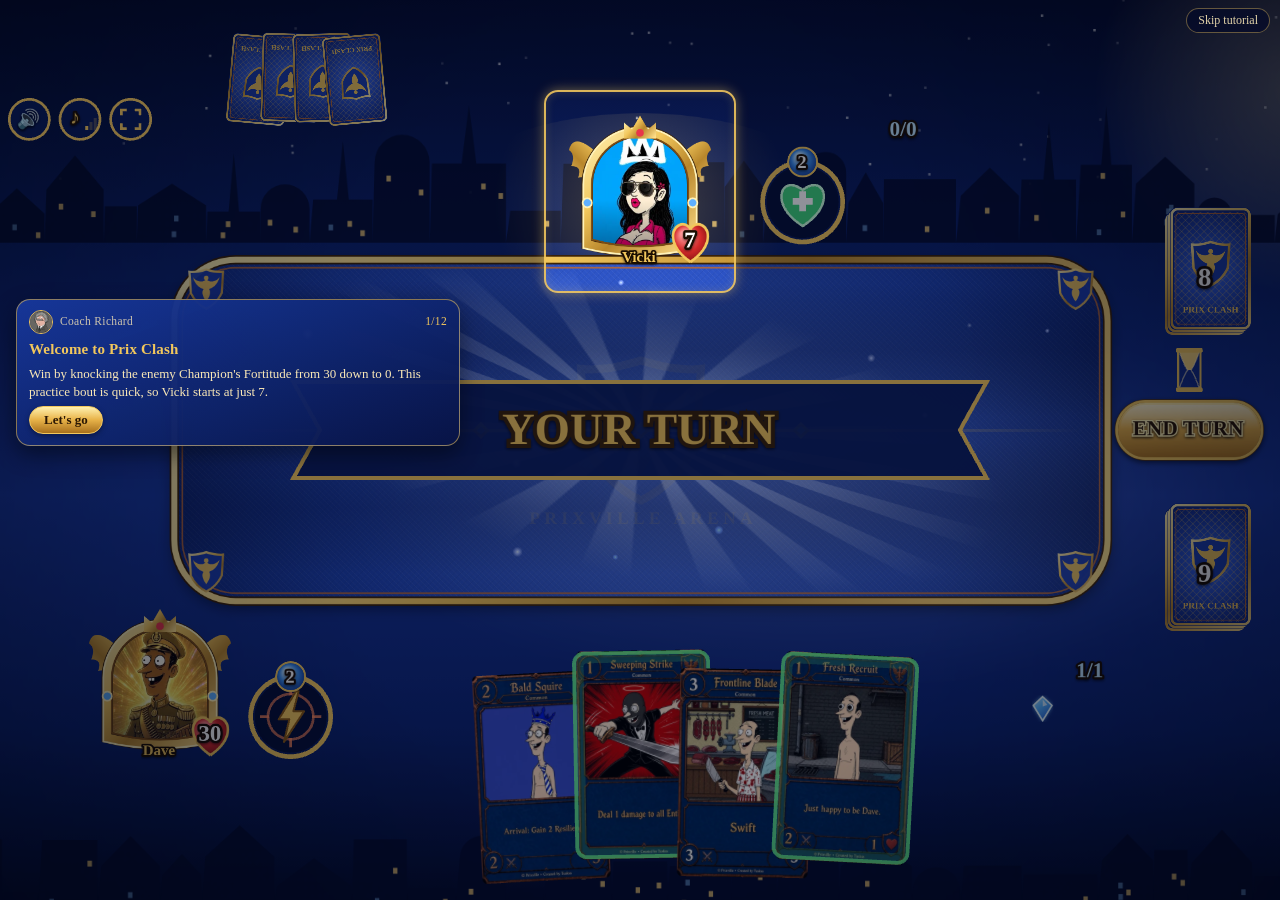
==== commit fac9b7c9: "Prix Clash: owned-cards-only play (no free Starter Deck, 30-card decks from wallet-owned cards, need" ====
--- a/prix-clash/index.html
+++ b/prix-clash/index.html
@@ -14,14 +14,14 @@
 <meta name="apple-mobile-web-app-capable" content="yes" />
 <meta name="apple-mobile-web-app-status-bar-style" content="black-translucent" />
 <meta name="screen-orientation" content="landscape" />
-  <script type="module" crossorigin src="./assets/index-pgPweLUD.js"></script>
-  <link rel="stylesheet" crossorigin href="./assets/index-CK-IH85P.css">
+  <script type="module" crossorigin src="./assets/index-m5C9O0Rr.js"></script>
+  <link rel="stylesheet" crossorigin href="./assets/index-Cy5_R0T9.css">
 </head>
 <body>
 <div id="app"><p style="text-align:center;margin-top:40vh;font-family:Georgia,serif;color:#f2c75c">Loading Prix Clash…</p></div>
-<script>window.__PRIX_LAZY=1;window.__PRIX_V="293013f491"</script>
-<script src="./chunkmap.js?v=293013f491"></script>
-<script src="./img-0.js?v=293013f491"></script>
-<script src="./config.js?v=293013f491"></script>
+<script>window.__PRIX_LAZY=1;window.__PRIX_V="03f1618b87"</script>
+<script src="./chunkmap.js?v=03f1618b87"></script>
+<script src="./img-0.js?v=03f1618b87"></script>
+<script src="./config.js?v=03f1618b87"></script>
 </body>
 </html>
--- a/prix-clash/assets/index-Cy5_R0T9.css
+++ b/prix-clash/assets/index-Cy5_R0T9.css
@@ -0,0 +1 @@
+:root{--royal: #1d3fae;--royal2: #14308c;--navy: #0b1d5c;--navy2: #071440;--gold: #f2c75c;--gold2: #b8862b;--bronze: #b4683a;--cream: #fbe9b7;--red: #d23a3a;--green: #4fdc7a;--W: min(100vw, 560px);--mw: calc((var(--W) - 24px) / 5 - 8px);font-family:Georgia,Times New Roman,serif}*{box-sizing:border-box;-webkit-tap-highlight-color:transparent;-webkit-user-select:none;user-select:none}html,body{margin:0;height:100%;background:#050b24;overflow:hidden;color:var(--cream)}#app{width:var(--W);height:100dvh;margin:0 auto;position:relative;overflow:hidden}.goldtext{color:var(--gold);text-shadow:0 2px 0 #3a2208,0 0 2px #000,0 0 10px rgba(242,199,92,.35)}button.btn{font-family:inherit;font-weight:700;font-size:17px;color:#2a1704;padding:10px 22px;border-radius:12px;border:2px solid #7a4b14;background:linear-gradient(#ffe39a,#e0a93c 55%,#b47a22);box-shadow:0 3px #5a3509,0 6px 14px #00000080;cursor:pointer}button.btn:disabled{filter:grayscale(.8) brightness(.7);cursor:default}button.btn.secondary{background:linear-gradient(#5f7ee8,#2a4bb8);color:var(--cream);border-color:#0d1f66;box-shadow:0 3px #08154a}.board{position:absolute;top:0;right:0;bottom:0;left:0;display:flex;flex-direction:column;padding-bottom:150px;background:radial-gradient(ellipse 70% 30% at 50% 45%,rgba(255,226,140,.18),transparent 70%),repeating-linear-gradient(45deg,rgba(255,255,255,.025) 0 2px,transparent 2px 5px),repeating-linear-gradient(-45deg,rgba(0,0,0,.05) 0 2px,transparent 2px 5px),linear-gradient(180deg,var(--navy2) 0%,var(--royal2) 22%,var(--royal) 50%,var(--royal2) 78%,var(--navy2) 100%)}.board:before{content:"";position:absolute;left:8px;right:8px;top:21%;bottom:33%;border:2px solid rgba(242,199,92,.55);border-radius:46%/18%;box-shadow:inset 0 0 0 5px #0b1d5c99,inset 0 0 0 7px #b4683a80,inset 0 0 40px #00000073;pointer-events:none}.board:after{content:"";position:absolute;left:14%;right:14%;top:43.5%;height:2px;background:linear-gradient(90deg,transparent,var(--gold),transparent);opacity:.6;pointer-events:none}.spacer{flex:1 1 0;min-height:4px}.divider{height:8px}.opp-hand{height:46px;display:flex;justify-content:center;padding-top:4px;position:relative;z-index:2}.cardback{width:30px;height:44px;margin:0 -6px;border-radius:4px;border:2px solid var(--bronze);background:radial-gradient(circle at 50% 45%,var(--gold) 0 5px,transparent 6px),repeating-linear-gradient(45deg,#2443b5 0,#2443b5 4px,#1a338f 4px,#1a338f 8px);box-shadow:0 2px 4px #000}.hero-row{display:flex;align-items:center;justify-content:center;gap:14px;position:relative;z-index:2;height:98px}.hero{width:84px;height:92px;position:relative;cursor:pointer}.hero .portrait{position:absolute;top:0;right:0;bottom:0;left:0;border-radius:50% 50% 18% 18%;background-size:cover;background-position:center 20%;border:3px solid var(--gold);box-shadow:0 0 0 3px var(--bronze),0 6px 16px #000000b3}.hero .name{position:absolute;top:-2px;left:50%;transform:translate(-50%,-60%);font-size:11px;white-space:nowrap;background:var(--navy);border:1px solid var(--gold2);padding:1px 6px;border-radius:8px}.badge{position:absolute;display:flex;align-items:center;justify-content:center;font-weight:700;color:#fff;text-shadow:0 1px 2px #000,0 0 2px #000}.hero .hp{right:-10px;bottom:-6px;width:34px;height:34px;font-size:18px;background:radial-gradient(circle at 40% 35%,#ff7676,#b81d1d 70%);border:2px solid var(--gold);border-radius:50%/40% 40% 60% 60%}.hero .armor{right:-10px;bottom:26px;width:28px;height:30px;font-size:14px;background:linear-gradient(#c9d3e6,#6c7a96);border:2px solid #eef;clip-path:polygon(50% 0,100% 15%,92% 70%,50% 100%,8% 70%,0 15%)}.hero .atk{left:-10px;bottom:-6px;width:32px;height:32px;font-size:17px;background:radial-gradient(circle at 40% 35%,#ffe08a,#c58a1c 70%);border:2px solid #6b4310;border-radius:50%}.hero.immune .portrait{box-shadow:0 0 0 3px var(--bronze),0 0 22px 8px #fff0aae6}.side{display:flex;flex-direction:column;align-items:center;gap:4px;width:92px;font-size:12px}.weapon{width:46px;height:46px;border-radius:50%;border:2px solid var(--gold);background:radial-gradient(#4a2f12,#1d1206);display:flex;align-items:center;justify-content:center;font-size:13px;font-weight:700;position:relative}.weapon small{position:absolute;bottom:-8px;font-size:11px;background:var(--navy);padding:0 4px;border-radius:6px}.power{width:58px;height:58px;border-radius:50%;border:3px solid var(--gold);position:relative;cursor:pointer;background-size:cover;background-position:center;box-shadow:0 0 0 2px var(--bronze),0 4px 10px #000}.power .pc{position:absolute;top:-8px;left:50%;transform:translate(-50%);width:24px;height:24px;border-radius:50%;background:radial-gradient(#7bd0ff,#1660c8);border:2px solid var(--gold);font-size:13px;display:flex;align-items:center;justify-content:center;font-weight:700}.power.used{filter:grayscale(1) brightness(.5)}.power.ready{box-shadow:0 0 0 2px var(--bronze),0 0 14px 4px var(--green)}.mana{display:flex;flex-wrap:wrap;width:92px;justify-content:center;gap:2px}.mana i{width:12px;height:14px;display:inline-block;clip-path:polygon(50% 0,100% 40%,50% 100%,0 40%);background:linear-gradient(#a8e4ff,#2b7ee0)}.mana i.spent{background:#233466}.mana-txt{font-weight:700;color:#9fdcff;text-shadow:0 1px 2px #000}.deckcount{font-size:11px;opacity:.8}.lane{height:calc(var(--mw) * 1.4 + 14px);padding:0 6px;display:flex;justify-content:center;align-items:center;gap:4px;position:relative;z-index:2}.minion{flex:0 1 var(--mw);aspect-ratio:1 / 1.4;min-width:0;position:relative;cursor:pointer;transition:transform .15s}.minion .art{position:absolute;top:0;right:0;bottom:0;left:0;border-radius:46% 46% 14% 14%/30% 30% 10% 10%;background-size:142%;background-position:50% 30%;border:2px solid var(--gold);box-shadow:0 0 0 2px var(--bronze),0 4px 8px #000000b3;overflow:hidden}.minion .badge{width:24px;height:24px;font-size:14px;bottom:-6px}.minion .a{left:-4px;background:radial-gradient(circle at 40% 35%,#ffe08a,#c58a1c 70%);border:2px solid #6b4310;border-radius:50%}.minion .h{right:-4px;background:radial-gradient(circle at 40% 35%,#ff7676,#b81d1d 70%);border:2px solid var(--gold);border-radius:50%/40% 40% 60% 60%}.badge.buff{color:var(--green)}.badge.hurt{color:#ffb3b3}.minion.guardian .art{border-color:#e9eef9;box-shadow:0 0 0 3px #8c98b8,0 0 0 5px var(--gold2),0 4px 8px #000000b3}.minion.guardian:before{content:"";position:absolute;left:-6px;right:-6px;top:-4px;bottom:-4px;background:linear-gradient(#cdd6ea,#6b7795);z-index:-1;clip-path:polygon(50% 0,100% 12%,96% 70%,50% 100%,4% 70%,0 12%)}.minion.aegis .art:after{content:"";position:absolute;top:0;right:0;bottom:0;left:0;background:radial-gradient(circle,#ffeb9626 40%,#ffd65a8c);border-radius:inherit;animation:pulse 1.6s infinite}.minion.sick .art{filter:saturate(.75) brightness(.85)}.minion.sick:after{content:"z z";position:absolute;top:2px;right:4px;font-size:11px;color:#cfe1ff;text-shadow:0 0 3px #000}.ready .art,.ready .portrait{box-shadow:0 0 0 2px var(--bronze),0 0 12px 4px var(--green)!important}.selected{transform:translateY(-6px) scale(1.06)}.selected .art,.selected .portrait{box-shadow:0 0 0 2px var(--bronze),0 0 16px 6px #ffe36b!important}.targetable .art,.targetable .portrait{box-shadow:0 0 0 2px var(--bronze),0 0 14px 5px #ff4d4d!important;animation:wobble .8s infinite}.targetable.friendly-t .art,.targetable.friendly-t .portrait{box-shadow:0 0 0 2px var(--bronze),0 0 14px 5px #67e0ff!important}.holo-fx{position:absolute;top:0;right:0;bottom:0;left:0;border-radius:inherit;pointer-events:none;mix-blend-mode:color-dodge;opacity:.55;background:linear-gradient(115deg,transparent 20%,rgba(255,0,180,.55) 32%,rgba(0,255,230,.55) 42%,rgba(255,255,120,.6) 52%,rgba(120,90,255,.5) 62%,transparent 75%);background-size:250% 250%;animation:shimmer 3.2s linear infinite}.holo-fx:after{content:"";position:absolute;top:0;right:0;bottom:0;left:0;background:repeating-linear-gradient(60deg,#fff0 0,#fff0 6px,#ffffff2e 7px,#fff0 9px);mix-blend-mode:overlay}.midbar{position:absolute;right:6px;top:43.5%;transform:translateY(-50%);z-index:5}.endturn{padding:8px 12px;font-size:14px;border-radius:10px}.endturn.done{background:linear-gradient(#9cf0a8,#3cb05a 60%,#237a3a)}.logbtn{position:absolute;left:6px;top:43.5%;transform:translateY(-50%);z-index:5;font-size:12px;padding:6px 9px}.hand{position:absolute;left:0;right:0;bottom:0;height:152px;display:flex;justify-content:center;align-items:flex-end;padding-bottom:6px;z-index:6}.hcard{width:86px;height:129px;position:relative;margin:0 -14px;transform-origin:50% 120%;transition:transform .18s,margin .18s;cursor:pointer}.hcard img,.bigcard img{width:100%;height:100%;object-fit:cover;border-radius:6px;display:block;box-shadow:0 4px 10px #000c}.hcard.playable img{box-shadow:0 0 0 2px var(--green),0 0 12px 3px #4fdc7acc}.hcard.sel{transform:translateY(-28px) scale(1.12)!important;z-index:10}.costfix{position:absolute;left:3%;top:2.3%;width:23%;aspect-ratio:1;border-radius:50%;display:flex;align-items:center;justify-content:center;font-weight:700;font-size:20px;background:radial-gradient(#1a2a6a,#0a143c);border:2px solid var(--gold)}.costfix.cheaper{color:var(--green)}.costfix.pricier{color:#ff8a8a}.hcard .holo-fx,.bigcard .holo-fx{border-radius:6px}.overlay{position:absolute;top:0;right:0;bottom:0;left:0;z-index:50;display:flex;flex-direction:column;align-items:center;justify-content:center;background:#03081ec7;-webkit-backdrop-filter:blur(2px);backdrop-filter:blur(2px)}.bigcard{width:min(64vw,280px);aspect-ratio:2/3;position:relative}.preview{position:absolute;top:0;right:0;bottom:0;left:0;z-index:40;display:flex;flex-direction:column;align-items:center;justify-content:center;gap:12px;background:#03081e8c}.preview .row{display:flex;gap:10px}.banner{position:absolute;left:0;right:0;top:44%;z-index:60;text-align:center;font-size:34px;font-weight:700;pointer-events:none;background:linear-gradient(90deg,transparent,rgba(11,29,92,.92) 20%,rgba(11,29,92,.92) 80%,transparent);padding:12px 0;border-top:2px solid var(--gold2);border-bottom:2px solid var(--gold2)}.prompt{position:absolute;left:50%;top:50%;transform:translate(-50%,-50%);z-index:30;background:#071440eb;border:1px solid var(--gold2);padding:6px 12px;border-radius:12px;font-size:13px;display:flex;gap:10px;align-items:center}.prompt button{font-size:12px;padding:4px 10px}.float{position:absolute;z-index:70;pointer-events:none;font-weight:700;font-size:26px;transform:translate(-50%,-50%);text-shadow:0 2px 0 #000,0 0 6px #000}.float.dmg{color:#fff;width:50px;height:50px;display:flex;align-items:center;justify-content:center;background:radial-gradient(circle,#ff3b2f 45%,#a10e0e 70%,transparent 72%);clip-path:polygon(50% 0,61% 32%,98% 22%,70% 50%,98% 78%,61% 68%,50% 100%,39% 68%,2% 78%,30% 50%,2% 22%,39% 32%)}.float.heal{color:#b8ffbf}.float.armor{color:#dfe8ff;font-size:20px}.float.info{color:var(--gold);font-size:18px}.ghost{position:absolute;z-index:65;pointer-events:none}.oppplay{position:absolute;z-index:55;left:50%;top:30%;transform:translate(-50%,-50%);width:170px;aspect-ratio:2/3;pointer-events:none}.oppplay img{width:100%;height:100%;border-radius:8px;box-shadow:0 0 30px #ffdc7899}.log{position:absolute;left:8px;right:8px;top:60px;bottom:170px;z-index:45;overflow:auto;background:#050c28f2;border:1px solid var(--gold2);border-radius:12px;padding:10px;font-size:13px;line-height:1.5}.select{position:absolute;top:0;right:0;bottom:0;left:0;overflow:auto;padding:14px 14px 30px;text-align:center;background:radial-gradient(ellipse at 50% 0%,#3b63e0,transparent 60%),repeating-linear-gradient(45deg,rgba(255,255,255,.03) 0 2px,transparent 2px 5px),linear-gradient(var(--royal2),var(--navy2))}.crest{margin-top:18px;filter:drop-shadow(0 4px 8px #000)}.select h1{margin:4px 0 2px;font-size:40px;letter-spacing:2px}.select .sub{font-size:13px;opacity:.85;margin-bottom:12px}.heroes{display:grid;grid-template-columns:1fr 1fr;gap:12px}.htile{border:2px solid var(--gold2);border-radius:14px;padding:8px;background:linear-gradient(#21409f,#0d1f66);cursor:pointer;box-shadow:0 4px 10px #0009;transition:transform .15s}.htile.on{border-color:var(--gold);box-shadow:0 0 0 2px var(--gold),0 0 18px #f2c75cb3;transform:translateY(-3px)}.htile .pic{height:110px;border-radius:10px;background-size:cover;background-position:center 25%;border:2px solid var(--bronze)}.htile b{display:block;font-size:18px;margin-top:6px}.htile em{font-size:12px;color:#9fdcff}.htile p{font-size:11px;margin:4px 0 0;min-height:28px}.mull{display:flex;gap:8px;flex-wrap:wrap;justify-content:center;margin:14px 0}.mull .hcard{margin:0;width:96px;height:144px}.mull .hcard.x:after{content:"✕";position:absolute;top:0;right:0;bottom:0;left:0;display:flex;align-items:center;justify-content:center;font-size:60px;color:#ff4d4d;text-shadow:0 0 8px #000;background:#00000073;border-radius:6px}@keyframes shimmer{0%{background-position:100% 100%}to{background-position:0% 0%}}@keyframes pulse{50%{opacity:.55}}@keyframes wobble{50%{transform:scale(1.04)}}.anim-summon{animation:summon .45s cubic-bezier(.2,1.4,.4,1)}@keyframes summon{0%{transform:translateY(-40px) scale(1.5);opacity:0}to{transform:none;opacity:1}}.anim-draw{animation:drawin .45s ease-out}@keyframes drawin{0%{transform:translate(160px,-120px) rotate(25deg) scale(.6);opacity:0}to{opacity:1}}.anim-bump{animation:bump .35s}@keyframes bump{30%{transform:scale(1.25)}}.chal-badge{display:inline-block;margin-left:6px;padding:1px 7px;border-radius:999px;background:#0b1d5c;border:1px solid var(--gold, #f2c75c);color:#f2c75c;font-size:13px}button.btn.acct-pill{position:fixed;top:calc(env(safe-area-inset-top,0px) + 8px);right:calc(env(safe-area-inset-right,0px) + 10px);font-size:13px;padding:5px 12px;font-family:ui-monospace,Menlo,Consolas,monospace;z-index:5}.phx-tip{position:fixed;z-index:25;left:calc(env(safe-area-inset-left,0px) + 12px);top:calc(env(safe-area-inset-top,0px) + 38px);width:min(350px,42vw);display:flex;gap:10px;align-items:flex-start;font:400 12px/1.32 Georgia,Times New Roman,serif;color:#fbe9b7;background:#050e34e6;border-left:3px solid #f2c75c;border-radius:10px;padding:6px 10px 6px 11px;box-shadow:0 4px 14px #0006;cursor:pointer;opacity:0;transform:translateY(-4px);transition:opacity .25s,transform .25s;-webkit-tap-highlight-color:transparent}.phx-tip.on{opacity:1;transform:none}.phx-tip b{color:#f2c75c;font-size:11px;letter-spacing:.06em;margin-right:4px}.phx-tip .phx-tip-t{flex:1}.phx-tip .phx-tip-f{display:flex;flex-direction:column;align-items:flex-end;gap:3px;font-size:10.5px;color:#fbe9b799;flex:none;white-space:nowrap}.phx-tip .phx-x{color:#f2c75c;font-size:13px}.phx-tip .phx-off{background:none;border:0;padding:0;font:inherit;color:#9fdcff;cursor:pointer;text-decoration:underline}.phx-modal{position:fixed;top:0;right:0;bottom:0;left:0;z-index:32;display:flex;align-items:center;justify-content:center;background:#020617b8;font:400 clamp(13px,3.4vh,15px)/1.35 Georgia,"Times New Roman",serif;color:#fbe9b7;-webkit-tap-highlight-color:transparent}.phx-box{background:linear-gradient(#0d2268,#06103e);border:1px solid rgba(242,199,92,.4);border-radius:16px;padding:clamp(12px,3.5vh,22px) clamp(16px,3vw,26px);width:min(560px,86vw);max-height:88vh;overflow:auto;display:flex;flex-direction:column;gap:clamp(8px,2vh,12px);box-shadow:0 10px 40px #00000080}.phx-box h2{margin:0;color:#f2c75c;font-size:1.3em;letter-spacing:.04em}.phx-box p{margin:0}.phx-dim{color:#fbe9b7bf;font-size:.92em}.phx-row{display:flex;gap:10px;flex-wrap:wrap;align-items:center;justify-content:flex-end}.phx-btn{font:inherit;font-weight:700;color:#fff;cursor:pointer;border:1.5px solid #f2c75c;border-radius:999px;padding:.45em 1.2em;background:linear-gradient(#5d82ee,#2a4bb8 55%,#1b3388)}.phx-btn.gold{background:linear-gradient(#fff1b0,#e9b44a 48%,#a8701c);color:#2a1704}.phx-btn.red{background:linear-gradient(#ee6a6a,#b92c2c 55%,#7d1717);border-color:#f0a0a0}.phx-btn:active{transform:scale(.95)}.phx-set{display:flex;align-items:center;justify-content:space-between;gap:12px;padding:10px 0;border-top:1px solid rgba(242,199,92,.18)}.phx-set span{display:flex;flex-direction:column}.phx-sw{position:relative;width:46px;height:26px;border-radius:13px;border:1.5px solid #f2c75c;background:#1b2a66;cursor:pointer;flex:none;padding:0}.phx-sw:after{content:"";position:absolute;top:3px;left:3px;width:17px;height:17px;border-radius:50%;background:#9fb0d8;transition:left .18s,background .18s}.phx-sw[aria-checked=true]{background:#a8701c}.phx-sw[aria-checked=true]:after{left:23px;background:#fff1b0}.phx-tabs{display:flex;gap:6px}.phx-tabs button{font:inherit;font-size:.9em;color:#fbe9b7;background:transparent;border:1px solid rgba(242,199,92,.35);border-radius:999px;padding:.3em .9em;cursor:pointer}.phx-tabs button[aria-selected=true]{background:#f2c75c;color:#2a1704;font-weight:700}.phx-steps{margin:0;padding-left:1.3em;display:flex;flex-direction:column;gap:4px}.phx-steps b{color:#f2c75c}.phx-warn{color:#ffb4a6}.pdb{--gold: #f2c75c;--gold2: #b8862b;--cream: #fbe9b7;--navy: #0b1d5c;--ink: #030a2a;--line: rgba(242,199,92,.28);--soft: rgba(255,255,255,.06);--pad: clamp(8px, 2.4vh, 16px);--gap: clamp(6px, 1.8vh, 10px);--cols: 4;--sat: env(safe-area-inset-top, 0px);--sab: env(safe-area-inset-bottom, 0px);position:fixed;top:0;right:0;bottom:0;left:0;z-index:30;font:400 clamp(13px,3.4vh,16px) / 1.25 Georgia,"Times New Roman",serif;color:var(--cream);background:transparent;isolation:isolate;padding:calc(var(--sat) + var(--pad)) calc(env(safe-area-inset-right,0px) + var(--pad)) calc(var(--sab) + var(--pad)) calc(env(safe-area-inset-left,0px) + var(--pad));display:flex;flex-direction:column;gap:var(--gap);overflow:hidden;touch-action:manipulation}.pdb.pdb-hidden{visibility:hidden;pointer-events:none}.pdb-bg{position:fixed;top:0;right:0;bottom:0;left:0;z-index:29;background-color:#050b24;pointer-events:none}.pdb-bg:before{content:"";position:absolute;top:0;right:0;bottom:0;left:0;background-image:var(--bgimg, none);background-position:center;background-size:cover;background-repeat:no-repeat;opacity:0;transition:opacity .35s ease-out}.pdb-bg.on:before{opacity:1}.pdb-bg:after{content:"";position:absolute;top:0;right:0;bottom:0;left:0;background:linear-gradient(#030a2a73,#030a2a4d 40%,#030a2a80)}.pdb-bg.pdb-hidden{visibility:hidden}@keyframes pdb-in{0%{opacity:0}to{opacity:1}}.pdb *{box-sizing:border-box;-webkit-tap-highlight-color:transparent}.pdb button{font:inherit;color:inherit;cursor:pointer}.pdb img{-webkit-touch-callout:none;-webkit-user-select:none;user-select:none}.pdb-btn{border:1.5px solid var(--gold);border-radius:999px;padding:.5em 1.15em;font-weight:700!important;letter-spacing:.02em;white-space:nowrap;box-shadow:0 2px 6px #00000059;transition:transform .08s,filter .15s}.pdb-btn:active{transform:scale(.95)}.pdb-btn.gold{background:linear-gradient(#fff1b0,#e9b44a 48%,#a8701c);color:#2a1704!important}.pdb-btn.blue{background:linear-gradient(#5d82ee,#2a4bb8 55%,#1b3388);color:#fff!important}.pdb-btn.red{background:linear-gradient(#ee6a6a,#b92c2c 55%,#7d1717);color:#fff!important;border-color:#f0a0a0}.pdb-btn.sm{padding:.34em .9em;font-size:.92em}.pdb-btn.lg{padding:.62em 1.6em;font-size:1.2em}.pdb-btn:disabled{filter:grayscale(.8) brightness(.7);cursor:default}.pdb-btn.pulse{box-shadow:0 0 #f2c75c99;animation:pdb-pulse 1.6s infinite}@keyframes pdb-pulse{0%{box-shadow:0 0 #f2c75c8c}70%{box-shadow:0 0 0 .55em #f2c75c00}to{box-shadow:0 0 #f2c75c00}}.pdb-top{display:grid;grid-template-columns:1fr auto 1fr;align-items:center;min-height:2.3em}.pdb-top>:first-child{justify-self:start}.pdb-top>:last-child{justify-self:end}.pdb-title{color:var(--gold);font-size:1.55em;font-weight:700;letter-spacing:.12em;padding:.05em .9em;border-radius:999px;background:#030a2ad9;text-shadow:0 2px 0 #3a2208,0 0 12px rgba(242,199,92,.3)}.pdb-home{flex:1;min-height:0;display:grid;grid-template-columns:minmax(0,42%) minmax(0,1fr);gap:calc(var(--gap) * 2)}.pdb-heroes{display:grid;grid-template-columns:1fr 1fr;grid-template-rows:1fr 1fr;gap:var(--gap);min-height:0}.pdb-hero{display:flex;flex-direction:column;align-items:center;justify-content:center;gap:.1em;min-height:0;padding:.4em;border-radius:14px;background:linear-gradient(#1d3faedb,#0b1d5ced);border:1.5px solid rgba(184,134,43,.7);transition:transform .15s,box-shadow .15s,border-color .15s}.pdb-hero.on{border-color:var(--gold);box-shadow:0 0 0 2px #f2c75c59,0 0 18px #f2c75c59;transform:scale(1.02)}.pdb-hero-pic{width:min(5.4em,13vh);aspect-ratio:1;border-radius:50%;background:center 22% / cover no-repeat;box-shadow:0 0 0 2px var(--gold),0 3px 8px #0006}.pdb-hero b{color:var(--gold);margin-top:.3em}.pdb-hero em,.pdb-choose-hero em{font-size:.8em;color:#9fdcff;font-style:normal}.pdb-hero small{font-size:.75em;opacity:.7}.pdb-decklist{display:flex;flex-direction:column;min-height:0;background:#050e34b3;border:1px solid var(--line);border-radius:14px;padding:var(--gap)}.pdb-dl-head{display:flex;align-items:center;justify-content:space-between;gap:var(--gap);padding:0 .2em var(--gap);border-bottom:1px solid var(--line)}.pdb-dl-title{color:var(--gold);font-weight:700;font-size:1.1em}.pdb-dl-scroll{flex:1;min-height:0;overflow-y:auto;overscroll-behavior:contain;padding-top:var(--gap);display:flex;flex-direction:column;gap:var(--gap)}.pdb-deckrow{display:grid;grid-template-columns:minmax(0,1fr) 5.2em auto;align-items:center;gap:var(--gap);padding:.45em .6em;border-radius:10px;background:var(--soft)}.pdb-deckinfo{background:none;border:0;text-align:left;padding:0;display:flex;flex-direction:column;gap:.15em;min-width:0}.pdb-deckinfo b{white-space:nowrap;overflow:hidden;text-overflow:ellipsis}.pdb-deckinfo span{font-size:.85em;display:flex;align-items:center;gap:.4em}.pdb-acts{display:flex;gap:.35em}.pdb-empty{padding:1.2em;text-align:center;opacity:.8;line-height:1.5}.pdb-empty span{font-size:.85em;opacity:.75}.pdb-empty.sm{padding:.8em .4em;font-size:.9em}.pdb-pill{display:inline-block;font-size:.82em;padding:.12em .6em;border-radius:999px;font-weight:700;white-space:nowrap}.pdb-pill.ok{background:#4fdc7a2e;color:#8ff0ad;border:1px solid rgba(79,220,122,.6)}.pdb-pill.warn{background:#f2c75c24;color:var(--gold);border:1px solid rgba(242,199,92,.5)}.pdb-pill.bad{background:#ff5a5a26;color:#ff9a9a;border:1px solid rgba(255,90,90,.5)}.pdb-unsaved{font-size:.72em;opacity:.65;font-style:italic}.pdb-editor{flex:1;min-height:0;display:grid;grid-template-columns:minmax(0,1fr) clamp(240px,33vw,340px);gap:calc(var(--gap) * 1.6)}.pdb-left{display:flex;flex-direction:column;min-width:0;min-height:0;gap:var(--gap);background:#030a2ad1;border:1px solid var(--line);border-radius:14px;padding:var(--gap)}.pdb-filters{display:flex;flex-direction:column;gap:calc(var(--gap) * .8)}.pdb-frow{display:flex;align-items:center;gap:var(--gap);min-width:0}.pdb-seg{display:flex;align-items:center;gap:.25em;flex-wrap:nowrap;min-width:0}.pdb-flabel{display:inline-flex;align-items:center;margin:0 .15em 0 .1em}.pdb-squirt{width:.9em;height:1.1em;background:radial-gradient(circle at 35% 30%,#d6f0ff,#4aa8ff 45%,#1d4fae);border-radius:50%/60% 60% 40% 40%;box-shadow:0 0 0 1px #9fd4ff}.pdb-chip{border:1px solid rgba(242,199,92,.45);background:#0b1d5ce6;border-radius:999px;padding:.3em .7em;font-size:.9em;white-space:nowrap;transition:background .12s,color .12s}.pdb-chip.cost{min-width:2.15em;padding:.3em .45em;text-align:center;font-weight:700}.pdb-chip[aria-pressed=true]{background:linear-gradient(#fff1b0,#e9b44a 55%,#b47a22);color:#2a1704;border-color:var(--gold)}.pdb-chip.holo[aria-pressed=true]{background:linear-gradient(90deg,#b9a6ff,#8fe6ff,#ffe7a0);color:#1a1240}.pdb-select{font:inherit;font-size:.9em;color:var(--cream);background:#0b1d5cbf;border:1px solid rgba(242,199,92,.45);border-radius:999px;padding:.3em .8em;max-width:11em}.pdb-select option{color:#000}.pdb-grid{flex:1;min-height:0;overflow-y:auto;overscroll-behavior:contain;touch-action:pan-y;display:grid;grid-template-columns:repeat(var(--cols),minmax(0,1fr));gap:var(--gap);align-content:start;padding:2px 4px 4px 2px;scrollbar-width:thin;scrollbar-color:rgba(242,199,92,.5) transparent}.pdb-grid>.pdb-empty{grid-column:1 / -1}.pdb-card{position:relative;border:0;padding:0;background:none;width:100%;aspect-ratio:2 / 3;display:block;transition:transform .12s,opacity .15s}.pdb-card img{width:100%;height:100%;object-fit:contain;display:block;filter:drop-shadow(0 3px 6px rgba(0,0,0,.28))}.pdb-card.pressed{transform:scale(.96)}.pdb-card.added{transform:scale(1.04)}.pdb-card.nope{animation:pdb-shake .3s}.pdb-card.full img{opacity:.7}.pdb-card.maxed img{opacity:.42}@media (min-width: 1100px){.pdb{--cols: 5}}@keyframes pdb-shake{25%{transform:translate(-4px)}75%{transform:translate(4px)}}.pdb-badge{position:absolute;left:50%;bottom:3%;transform:translate(-50%);font-size:.85em;font-weight:700;padding:.1em .6em;border-radius:999px;white-space:nowrap;pointer-events:none}.pdb-badge.none{display:none}.pdb-badge.in{background:linear-gradient(#fff1b0,#e9b44a);color:#2a1704;box-shadow:0 1px 4px #0006}.pdb-badge.leg{background:#030a2ad1;color:#ffb86a;font-size:.78em;border:1px solid rgba(255,184,106,.5)}.pdb-right{display:flex;flex-direction:column;min-height:0;gap:calc(var(--gap) * .8);background:#050e34d1;border:1px solid var(--line);border-radius:14px;padding:var(--gap)}.pdb-name{display:flex;align-items:center;gap:.45em;border:0;background:none;padding:0;text-align:left;color:var(--gold)!important;font-weight:700;font-size:1.12em;min-width:0}.pdb-name span{overflow:hidden;white-space:nowrap;text-overflow:ellipsis}.pdb-name i{font-style:normal;font-size:.8em;opacity:.75}.pdb-sub{font-size:.84em;opacity:.7;margin-top:-.45em}.pdb-counter{display:flex;align-items:center;gap:.5em;flex-wrap:wrap}.pdb-count{font-size:1.05em}.pdb-count b{font-size:1.45em;color:var(--gold)}.pdb-counter[data-valid=true] .pdb-count b{color:#8ff0ad}.pdb-curvebox{padding:.1em 0 .2em;border-bottom:1px solid var(--line)}.pdb-curve{display:grid;grid-template-columns:repeat(8,1fr);gap:.3em;height:4.3em}.pdb-col{display:flex;flex-direction:column;align-items:center;min-height:0}.pdb-barwrap{flex:1;width:100%;display:flex;align-items:flex-end;min-height:0}.pdb-barwrap i{display:block;width:100%;border-radius:3px 3px 1px 1px;background:linear-gradient(#ffe6a0,#d9a33c);min-height:0;transition:height .2s}.pdb-cn{font-size:.82em;height:1.2em;color:var(--gold)}.pdb-cl{font-size:.82em;opacity:.75;margin-top:.15em}.pdb-curve.mini{height:1.9em;gap:.15em}.pdb-curve.mini .pdb-barwrap i{background:#f2c75cd9;min-height:1px}.pdb-list{flex:1;min-height:0;overflow-y:auto;overscroll-behavior:contain;touch-action:pan-y;display:flex;flex-direction:column;gap:.22em;scrollbar-width:thin;scrollbar-color:rgba(242,199,92,.5) transparent}.pdb-row{display:flex;align-items:center;gap:.45em;width:100%;border:0;border-radius:8px;padding:.3em .5em .3em .3em;text-align:left;background:linear-gradient(90deg,#1d3faebf,#0b1d5c99);transition:background .2s,transform .08s;flex:none}.pdb-row.pressed{transform:scale(.98)}.pdb-row.flash{background:linear-gradient(90deg,#f2c75c80,#0b1d5c99)}.pdb-gem{flex:none;width:1.55em;height:1.55em;display:grid;place-items:center;border-radius:50%;font-weight:700;font-size:.9em;color:#fff;background:radial-gradient(circle at 35% 30%,#8fd0ff,#2a6fe0 55%,#143a8c);box-shadow:0 0 0 1px #9fd4ff;text-shadow:0 1px 1px #000}.pdb-rname{flex:1;min-width:0;overflow:hidden;white-space:nowrap;text-overflow:ellipsis;font-size:.95em}.pdb-row.r-legendary .pdb-rname{color:#ffb86a}.pdb-row.r-rare .pdb-rname{color:#9fd4ff}.pdb-holo{font-size:.8em;color:#c9b8ff}.pdb-x{flex:none;min-width:1.7em;text-align:right;color:var(--gold);font-weight:700}.pdb-foot{display:grid;grid-template-columns:1fr 1fr;gap:var(--gap)}.pdb-choose{flex:1;min-height:0;display:grid;grid-template-columns:minmax(0,30%) minmax(0,1fr);gap:calc(var(--gap) * 2);max-width:920px;width:100%;margin:0 auto}.pdb-choose-side{background:#050e34cc;border:1px solid var(--line);border-radius:14px;padding:var(--gap);display:flex;flex-direction:column;align-items:center;justify-content:center;gap:calc(var(--gap) * 2)}.pdb-choose-hero{display:flex;flex-direction:column;align-items:center;gap:.2em}.pdb-choose-hero b{color:var(--gold);font-size:1.15em;margin-top:.3em}.pdb-choose-hero .pdb-hero-pic{width:min(7em,24vh)}.pdb-choose-list{min-height:0;overflow-y:auto;overscroll-behavior:contain;display:flex;flex-direction:column;gap:var(--gap);padding:2px}.pdb-opt{display:grid;grid-template-columns:auto minmax(0,1fr) 6em;align-items:center;gap:.8em;padding:.65em .9em;border-radius:12px;text-align:left;background:#050e34db;border:1.5px solid rgba(184,134,43,.55);flex:none;transition:border-color .15s,box-shadow .15s}.pdb-opt.on{border-color:var(--gold);box-shadow:0 0 0 2px #f2c75c4d,0 0 14px #f2c75c40}.pdb-opt.off{opacity:.5;cursor:default}.pdb-opt-txt{display:flex;flex-direction:column;gap:.15em;min-width:0}.pdb-opt-txt b{white-space:nowrap;overflow:hidden;text-overflow:ellipsis}.pdb-opt-txt span{font-size:.8em;opacity:.75}.pdb-radio{width:1.05em;height:1.05em;border-radius:50%;border:2px solid var(--gold)}.pdb-opt.on .pdb-radio{background:radial-gradient(circle,var(--gold) 45%,transparent 50%)}.pdb-toast{position:absolute;left:50%;bottom:calc(var(--sab) + 1.2em);transform:translate(-50%);z-index:5;padding:.45em 1.1em;border-radius:999px;background:#030a2af0;border:1px solid var(--gold);font-size:.92em;box-shadow:0 4px 14px #00000080;transition:opacity .3s;pointer-events:none;white-space:nowrap}.pdb-toast.warn{border-color:#ff9a6a;color:#ffd0b0}.pdb-toast.ok{border-color:#6ee69a}.pdb-toast.out{opacity:0}.pdb-modal{position:absolute;top:0;right:0;bottom:0;left:0;z-index:6;display:grid;place-items:center;background:#020617b3}.pdb-modal-box{min-width:min(24em,80vw);max-width:90vw;padding:1.1em 1.3em;border-radius:16px;background:linear-gradient(#14308c,#0b1d5c);border:1.5px solid var(--gold);box-shadow:0 10px 30px #00000080;display:flex;flex-direction:column;gap:.8em}.pdb-modal-title{color:var(--gold);font-weight:700;font-size:1.15em}.pdb-modal-text{margin:0;opacity:.9}.pdb-modal-row{display:flex;justify-content:flex-end;gap:.6em}.pdb-input{font:inherit;font-size:16px;padding:.5em .8em;border-radius:10px;border:1px solid var(--gold);background:#030a2ab3;color:var(--cream);user-select:text;-webkit-user-select:text}.pdb-preview{position:absolute;top:0;right:0;bottom:0;left:0;z-index:7;background:#020617d9;display:flex;flex-direction:column;align-items:center;justify-content:center;gap:.4em}.pdb-preview img{height:88%;width:auto;aspect-ratio:2 / 3;object-fit:contain}.pdb-hint{font-size:.8em;opacity:.7}.pdb-fmt{display:flex;gap:.25em;padding:.2em;border-radius:999px;background:#030a2ad9;border:1px solid var(--line)}.pdb-chip.fmt{min-width:4.6em;text-align:center;font-weight:700;letter-spacing:.04em}#pdb-fmt-chaos[aria-pressed=true]{background:linear-gradient(#ffb3e1,#c45ae0 55%,#6d2aa8);color:#fff;border-color:#f0b8ff}.pdb-chaos-tag{display:inline-block;font-size:.78em;font-weight:700;letter-spacing:.06em;text-transform:uppercase;padding:.05em .55em;border-radius:999px;background:linear-gradient(#ffb3e1,#c45ae0 55%,#6d2aa8);color:#fff;vertical-align:.1em}.pdb-own{display:flex;align-items:center;justify-content:space-between;gap:var(--gap);margin:var(--gap) 0 .2em;padding:.5em .7em;border-radius:12px;background:#6d2aa847;border:1px solid rgba(240,184,255,.45)}.pdb-own[data-state=ok]{background:#0b1d5c99;border-color:var(--line)}.pdb-own-msg{display:flex;flex-direction:column;gap:.15em;min-width:0}.pdb-own-msg b{color:var(--gold);font-size:.95em}.pdb-own-msg span{font-size:.8em;opacity:.85;line-height:1.3}.pdb-own .pdb-btn{flex:none}.pdb-choose-list>.pdb-own{margin-top:0}.pdb-btn.off{pointer-events:none}.pdb-card.unowned img{opacity:.35;filter:grayscale(1) drop-shadow(0 3px 6px rgba(0,0,0,.28))}.pdb-badge.own{background:#030a2ad1;color:#c9f2ff;border:1px solid rgba(159,220,255,.55);font-size:.78em}.pdb-badge.no{background:#030a2ad1;color:#c8c8d8;border:1px solid rgba(200,200,216,.4);font-size:.78em}.pdb[data-format=chaos] .pdb-frow{flex-wrap:wrap;row-gap:calc(var(--gap) * .6)}a.pdb-btn{display:inline-block;text-decoration:none;text-align:center;cursor:pointer}.pdb-need-wrap{flex:1;min-height:0;display:flex;align-items:center;justify-content:center;padding:var(--gap);overflow-y:auto}.pdb-need{display:flex;align-items:center;gap:calc(var(--gap) * 2.4);max-width:720px;width:100%;padding:calc(var(--gap) * 2) calc(var(--gap) * 2.6);background:#050e34e6;border:1.5px solid var(--gold);border-radius:18px;box-shadow:0 10px 40px #00000073,inset 0 0 0 4px #3a220880}.pdb-need .pdb-hero-pic{flex:none;width:min(8.5em,30vh)}.pdb-need-txt{min-width:0;display:flex;flex-direction:column;gap:.45em}.pdb-need-title{margin:0;color:var(--gold);font-size:1.45em;letter-spacing:.03em;text-shadow:0 2px 0 #3a2208}.pdb-need-txt p{margin:0;line-height:1.4}.pdb-need-stat{font-size:.88em;opacity:.85;color:#9fdcff}.pdb-need-acts{display:flex;flex-wrap:wrap;gap:var(--gap);margin-top:.5em}.pdb-need[data-state=loading] .pdb-need-title:after{content:"";display:inline-block;width:.8em;height:.8em;margin-left:.5em;border:2px solid var(--gold);border-right-color:transparent;border-radius:50%;animation:pdb-spin .9s linear infinite;vertical-align:-.05em}@keyframes pdb-spin{to{transform:rotate(360deg)}}.pdb-need-meter{display:flex;align-items:center;gap:.6em;max-width:22em}.pdb-need-meter span{flex:1;height:.55em;border-radius:999px;background:#ffffff1f;box-shadow:inset 0 0 0 1px var(--line);overflow:hidden}.pdb-need-meter i{display:block;height:100%;border-radius:999px;background:linear-gradient(90deg,#e9b44a,#fff1b0)}.pdb-need-meter b{color:var(--gold);font-size:.9em;white-space:nowrap}.pcx{--gold: #f2c75c;--gold2: #b8862b;--cream: #fbe9b7;--ink: #030a2a;--line: rgba(242,199,92,.28);--pad: clamp(8px, 2.4vh, 16px);--gap: clamp(6px, 1.8vh, 10px);position:fixed;top:0;right:0;bottom:0;left:0;z-index:31;font:400 clamp(13px,3.4vh,16px) / 1.3 Georgia,"Times New Roman",serif;color:var(--cream);background:radial-gradient(ellipse at 30% 35%,#17389c,#0b1d5c 45%,#040a26);padding:calc(env(safe-area-inset-top,0px) + var(--pad)) calc(env(safe-area-inset-right,0px) + var(--pad)) calc(env(safe-area-inset-bottom,0px) + var(--pad)) calc(env(safe-area-inset-left,0px) + var(--pad));display:flex;flex-direction:column;gap:var(--gap);overflow:hidden;touch-action:manipulation;-webkit-tap-highlight-color:transparent}.pcx *{box-sizing:border-box}.pcx img{-webkit-touch-callout:none;-webkit-user-select:none;user-select:none}.pcx h1,.pcx h2,.pcx h3,.pcx p{margin:0}.pcx b{font-weight:700}.pcx-dim{color:#fbe9b7c7;font-size:.92em}.pcx-btn{font:inherit;color:#fff;cursor:pointer;border:1.5px solid var(--gold);border-radius:999px;padding:.5em 1.2em;font-weight:700;letter-spacing:.02em;white-space:nowrap;background:linear-gradient(#5d82ee,#2a4bb8 55%,#1b3388);box-shadow:0 2px 6px #00000059;transition:transform .08s,filter .15s;text-decoration:none;display:inline-block;text-align:center}.pcx-btn:active{transform:scale(.95)}.pcx-btn.gold{background:linear-gradient(#fff1b0,#e9b44a 48%,#a8701c);color:#2a1704}.pcx-btn.red{background:linear-gradient(#ee6a6a,#b92c2c 55%,#7d1717);border-color:#f0a0a0}.pcx-btn.sm{padding:.34em .9em;font-size:.92em}.pcx-btn:disabled{filter:grayscale(.85) brightness(.72);cursor:default}.pcx-row{display:flex;gap:var(--gap);flex-wrap:wrap;align-items:center}.pcx-addr{font-family:ui-monospace,Menlo,Consolas,monospace;color:var(--gold);letter-spacing:.02em}.pcx-addr.big{font-size:1.35em}.pcx-split{flex:1;min-height:0;display:grid;grid-template-columns:minmax(0,1fr) minmax(0,1.15fr);gap:calc(var(--gap) * 2);align-items:center}.pcx-brand{display:flex;flex-direction:column;align-items:center;gap:var(--gap)}.pcx-title{color:var(--gold);font-size:2em;letter-spacing:.12em;text-shadow:0 2px 0 #3a2208,0 0 14px rgba(242,199,92,.35)}.pcx-tag{color:var(--cream);font-size:.95em;text-align:center}.pcx-panel{background:#050e34db;border:1px solid var(--line);border-radius:16px;padding:calc(var(--pad) * 1.2);display:flex;flex-direction:column;gap:var(--gap);max-height:100%;overflow:auto}.pcx-panel h2{color:var(--gold);font-size:1.35em;letter-spacing:.02em}.pcx-panel .pcx-btn{align-self:flex-start}.pcx-status{min-height:1.3em;font-size:.92em;color:#fbe9b7d9}.pcx-status.err{color:#ff9a8a}.pcx-status.busy:before{content:"";display:inline-block;width:.8em;height:.8em;margin-right:.5em;border:2px solid var(--gold);border-right-color:transparent;border-radius:50%;vertical-align:-.1em;animation:pcx-spin .8s linear infinite}@keyframes pcx-spin{to{transform:rotate(360deg)}}.pcx-nowallet{display:flex;flex-direction:column;gap:.2em;padding:.6em .8em;border-radius:10px;background:#ffffff0f;border:1px solid var(--line);font-size:.92em}.pcx-colls{display:grid;grid-template-columns:repeat(3,minmax(0,1fr));gap:var(--gap)}.pcx-coll{display:flex;flex-direction:column;gap:.1em;padding:.55em .7em;border-radius:12px;border:1px solid var(--line);background:#ffffff0d;color:var(--cream);text-decoration:none;transition:border-color .15s}.pcx-coll b{color:var(--gold);font-size:1.05em}.pcx-coll span{font-size:.85em}.pcx-coll em{font-style:normal;font-size:.82em;color:#9fdcff}.pcx-coll:active{border-color:var(--gold)}.pcx-pack{--ph: clamp(110px, 34vh, 190px);position:relative;width:calc(var(--ph) * 1.05);height:calc(var(--ph) * 1.22);flex:none}.pcx-fan{position:absolute;left:50%;top:0;width:0;height:0}.pcx-fan-c{position:absolute;left:calc(var(--ph) * -.19);top:calc(var(--ph) * .02);width:calc(var(--ph) * .38);height:calc(var(--ph) * .5);border-radius:8px;overflow:hidden;border:2px solid var(--gold2);background:#0b1d5c;transform-origin:50% 100%;transform:translate(calc(var(--i) * var(--ph) * .17)) translateY(calc(var(--i) * var(--i) * var(--ph) * .02)) rotate(calc(var(--i) * 11deg));box-shadow:0 3px 10px #00000073;transition:transform .5s}.pcx-fan-c img{width:100%;height:100%;object-fit:cover;display:block}.pcx-foil{position:absolute;left:50%;bottom:0;width:calc(var(--ph) * .74);height:calc(var(--ph) * .9);margin-left:calc(var(--ph) * -.37);border-radius:12px;padding:4px;background:linear-gradient(135deg,#fff1b0,#e9b44a 30%,#a8701c,#f7d77a 74%,#b8862b);box-shadow:0 8px 22px #0000008c,0 0 16px #f2c75c38;transition:transform .5s}.pcx-foil-in{width:100%;height:100%;border-radius:9px;background:linear-gradient(#17389c,#0b1d5c 60%,#040a26);display:flex;flex-direction:column;align-items:center;justify-content:flex-end;padding:0 4% 8%;overflow:hidden;position:relative}.pcx-foil-art{position:absolute;left:50%;top:9%;width:52%;aspect-ratio:1;transform:translate(-50%);object-fit:cover;border-radius:50%;border:2px solid var(--gold)}.pcx-foil-in b{position:relative;color:var(--gold);font-size:calc(var(--ph) * .1);letter-spacing:.03em;white-space:nowrap;text-shadow:0 2px 0 #3a2208}.pcx-foil-in span{position:relative;font-size:max(11px,calc(var(--ph) * .06));color:var(--cream);white-space:nowrap}.pcx-pack.open .pcx-fan-c{transform:translate(calc(var(--i) * var(--ph) * .25)) translateY(calc(var(--i) * var(--i) * var(--ph) * .025 - var(--ph) * .06)) rotate(calc(var(--i) * 15deg))}.pcx-pack.open .pcx-foil{transform:translateY(calc(var(--ph) * .04))}.pcx-pack.open{margin:calc(var(--ph) * .1) calc(var(--ph) * .22) 0}.pcx-top{display:grid;grid-template-columns:1fr auto 1fr;align-items:center;min-height:2.3em}.pcx-top>:first-child{justify-self:start}.pcx-top>:last-child{justify-self:end}.pcx-hd{color:var(--gold);font-size:1.55em;letter-spacing:.12em;text-shadow:0 2px 0 #3a2208,0 0 12px rgba(242,199,92,.3)}.pcx-who{font-family:ui-monospace,Menlo,Consolas,monospace;font-size:.9em;color:var(--gold);padding:.25em .8em;border-radius:999px;border:1px solid var(--line);background:#030a2ab3}.pcx-body{flex:1;min-height:0;display:grid;grid-template-columns:minmax(0,1fr) minmax(220px,.5fr);gap:var(--gap)}.pcx-list{list-style:none;margin:0;padding:var(--gap);overflow-y:auto;display:flex;flex-direction:column;gap:var(--gap);background:#050e34cc;border:1px solid var(--line);border-radius:14px;overscroll-behavior:contain}.pcx-item{display:flex;gap:.7em;align-items:flex-start;padding:.55em .7em;border-radius:10px;background:#ffffff0d;border:1px solid rgba(255,255,255,.06);flex:none}.pcx-item.done{border-color:#f2c75c73;background:linear-gradient(90deg,#f2c75c21,#ffffff0a)}.pcx-mark{flex:none;width:1.5em;height:1.5em;margin-top:.05em;border-radius:50%;border:1.5px solid var(--line);display:grid;place-items:center;font-weight:700;font-size:.95em}.pcx-item.done .pcx-mark{background:linear-gradient(#fff1b0,#e9b44a 48%,#a8701c);color:#2a1704;border-color:var(--gold)}.pcx-item-main{flex:1;min-width:0;display:flex;flex-direction:column;gap:.2em}.pcx-item-top{display:flex;justify-content:space-between;gap:.6em;align-items:baseline}.pcx-item-top b{color:var(--gold)}.pcx-count{font-size:.88em;color:#fbe9b7cc;font-variant-numeric:tabular-nums}.pcx-item p{font-size:.88em;color:#fbe9b7d9}.pcx-item p em{font-style:normal;color:#9fdcff;margin-left:.3em}.pcx-bar,.pcx-meter{height:.45em;border-radius:999px;background:#ffffff1a;overflow:hidden;margin-top:.15em}.pcx-bar i,.pcx-meter i{display:block;height:100%;border-radius:inherit;background:linear-gradient(90deg,#a8701c,#f2c75c);transition:width .4s}.pcx-checks{display:flex;flex-wrap:wrap;gap:.3em .45em;margin-top:.1em}.pcx-chk{display:inline-flex;align-items:center;gap:.3em;font-size:.85em;padding:.1em .55em .1em .2em;border-radius:999px;background:#ffffff0f;color:#fbe9b7bf}.pcx-chk i{width:1.15em;height:1.15em;border-radius:50%;border:1.5px solid var(--line);display:grid;place-items:center;font-style:normal;font-size:.85em;font-weight:700}.pcx-chk.on{color:var(--cream)}.pcx-chk.on i{background:var(--gold);border-color:var(--gold);color:#2a1704}.pcx-reward{background:#050e34db;border:1px solid var(--line);border-radius:14px;padding:var(--gap) calc(var(--gap) * 1.4);display:flex;flex-direction:column;align-items:center;gap:var(--gap);overflow-y:auto;text-align:center}.pcx-reward.ready{border-color:var(--gold);box-shadow:inset 0 0 22px #f2c75c2e}.pcx-reward .pcx-pack{--ph: clamp(80px, 23vh, 140px)}.pcx-total{display:flex;align-items:baseline;gap:.45em}.pcx-total b{color:var(--gold);font-size:1.6em;font-variant-numeric:tabular-nums}.pcx-total span{font-size:.9em}.pcx-meter{width:100%;flex:none}.pcx-reward .pcx-dim{font-size:.85em}.pcx-claimed{display:flex;flex-direction:column}.pcx-claimed b{color:var(--gold)}.pcx-claimed span{font-size:.88em}.pcx-sheet{background:#020617b8;display:grid;place-items:center}.pcx-modal{background:#0b1d5c;border:1.5px solid var(--gold);border-radius:16px;padding:calc(var(--pad) * 1.3);display:flex;flex-direction:column;gap:var(--gap);align-items:center;text-align:center;max-width:min(92vw,30em);box-shadow:0 10px 30px #0000008c}.pcx-modal h3{color:var(--gold);font-size:1.25em}.pcx-modal.wide{flex-direction:row;text-align:left;max-width:min(92vw,40em);gap:calc(var(--gap) * 2)}.pcx-modal.wide>div:last-child{display:flex;flex-direction:column;gap:var(--gap);align-items:flex-start}.pcx-reveal{position:absolute;top:0;right:0;bottom:0;left:0;z-index:5;background:#020617cc;display:grid;place-items:center;animation:pcx-fade .3s ease-out}.pcx-reveal .pcx-pack{--ph: clamp(110px, 40vh, 200px)}@keyframes pcx-fade{0%{opacity:0}to{opacity:1}}.pcx-toasts{position:fixed;z-index:60;top:calc(env(safe-area-inset-top,0px) + 10px);right:calc(env(safe-area-inset-right,0px) + 12px);display:flex;flex-direction:column;gap:8px;pointer-events:none;font:400 clamp(12px,3.2vh,15px) / 1.25 Georgia,"Times New Roman",serif}.pcx-toast{display:flex;gap:.6em;align-items:center;padding:.5em .95em .5em .55em;border-radius:12px;background:#050e34f0;border:1px solid var(--gold, #f2c75c);color:#fbe9b7;box-shadow:0 4px 14px #00000080;opacity:0;transform:translate(16px);transition:opacity .35s,transform .35s}.pcx-toast.in{opacity:1;transform:none}.pcx-toast i{width:1.6em;height:1.6em;border-radius:50%;display:grid;place-items:center;font-style:normal;font-weight:700;background:linear-gradient(#fff1b0,#e9b44a 48%,#a8701c);color:#2a1704}.pcx-toast small{display:block;font-size:.82em;color:#fbe9b7c7}.pcx-toast b{color:#f2c75c}@media (max-height: 360px){.pcx-split{grid-template-columns:minmax(0,.8fr) minmax(0,1.2fr)}}.pcx-btns .pcx-btn{align-self:auto}.pcx-link{color:#9fdcff;font-size:.85em;text-decoration:none;align-self:flex-start}.pcx-link:active{color:var(--gold)}.pcx-btn.dis{opacity:.5;pointer-events:none}.pcx-wcbox{align-items:center}.pcx-qr{flex:none;width:clamp(130px,52vh,230px);aspect-ratio:1;border-radius:12px;background:#fff;display:flex;align-items:center;justify-content:center;padding:6px}.pcx-qr svg{width:100%;height:100%;display:block}.pcx-qr .pcx-status{color:#0b1d5c}.pcx-qr .pcx-status.busy:before{border-color:#0b1d5c;border-right-color:transparent}.pcx-wc-side{display:flex;flex-direction:column;gap:var(--gap);min-width:0}.pcx-wc-side h3{color:var(--gold);font-size:1.25em}@media (orientation: portrait),(max-width: 560px){.pcx{overflow-y:auto}.pcx-split{grid-template-columns:minmax(0,1fr);align-items:start;gap:var(--gap)}.pcx-brand .pcx-pack{--ph: clamp(80px, 18vh, 130px)}.pcx-panel{max-height:none;min-width:0;overflow:visible}.pcx-btns,.pcx-panel .pcx-row{flex-direction:column;align-items:stretch}.pcx-btn,.pcx-panel .pcx-btn{white-space:normal;align-self:stretch!important;width:100%}.pcx-nowallet .pcx-btn{width:auto}.pcx-colls{grid-template-columns:minmax(0,1fr)}.pcx-wcbox{flex-direction:column}.pcx-modal.wide{width:calc(100vw - 24px);max-width:none}}.pcx-packs{display:flex;align-items:center;gap:.8em;padding:.6em .9em;border-radius:12px;background:#ffffff0d;border:1px solid rgba(255,214,102,.35);text-align:left;min-width:16em}.pcx-packs.has{background:linear-gradient(135deg,#ffd66629,#ffd6660a);border-color:var(--gold)}.pcx-packs-ico{flex:none;width:1.9em;height:2.5em;border-radius:5px;background:linear-gradient(160deg,#ffe08a,#c99a2e 55%,#8a6414);box-shadow:inset 0 0 0 2px #ffffff59,0 2px 6px #0006;position:relative}.pcx-packs-ico:after{content:"";position:absolute;left:0;right:0;top:22%;height:3px;background:#5a3c0a73}.pcx-packs-t{display:flex;flex-direction:column;gap:.15em;line-height:1.25}.pcx-packs-t b{font-size:1.05em}.pcx-packs-t em{font-style:normal;color:var(--gold);font-size:1.2em}.pcx-pend{margin-left:.5em;font-size:.72em;font-weight:600;padding:.1em .45em;border-radius:999px;background:#78aaff33;color:#bcd3ff;vertical-align:middle}.pcx-pitlink{color:var(--gold)}.pcx-sync{display:flex;align-items:center;gap:.7em;padding:.5em .9em;border-radius:12px;background:#ffffff0a;border:1px solid var(--line);text-align:left;min-width:16em;max-width:24em}.pcx-sync>div{display:flex;flex-direction:column;gap:.15em}.pcx-sync b{font-size:.95em}.pcx-sync .pcx-dim{font-size:.8em;margin:0}.pcx-sync-ico{flex:none;width:.75em;height:.75em;border-radius:50%;background:#8a93b8}.pcx-sync-ico.ok,.pcx-syncpill.ok i{background:#4ade80;box-shadow:0 0 .5em #4ade80aa}.pcx-sync-ico.warn,.pcx-syncpill.warn i{background:#fbbf24}.pcx-sync-ico.busy,.pcx-syncpill.busy i{background:var(--gold);animation:pcxPulse 1s ease-in-out infinite alternate}.pcx-syncpill{display:inline-flex;align-items:center;gap:.4em;margin-right:.7em;padding-right:.7em;border-right:1px solid var(--line);font-family:system-ui,sans-serif;font-size:.85em;color:#cfd6f5;white-space:nowrap}.pcx-syncpill i{width:.6em;height:.6em;border-radius:50%;background:#8a93b8}@keyframes pcxPulse{0%{opacity:.35}to{opacity:1}}.pcx-tabs{display:flex;gap:.3em;padding:.2em;border-radius:999px;border:1px solid var(--line);background:#030a2ab3}.pcx-tab{font:inherit;font-weight:700;letter-spacing:.06em;color:#fbe9b7bf;background:none;border:0;border-radius:999px;padding:.35em 1.1em;cursor:pointer;white-space:nowrap}.pcx-tab.on{color:#2a1704;background:linear-gradient(#fff1b0,#e9b44a 48%,#a8701c)}.pcx-total{flex-wrap:wrap;justify-content:center}.pcx-dstats{display:grid;grid-template-columns:repeat(3,1fr);gap:.4em;width:100%}.pcx-dstats>div{display:flex;flex-direction:column;align-items:center;padding:.4em .2em;border-radius:10px;border:1px solid var(--line);background:#030a2a99;min-width:0}.pcx-dstats b{color:var(--gold);font-size:1.35em;font-variant-numeric:tabular-nums}.pcx-dstats span{font-size:.78em;opacity:.8;white-space:nowrap}.pcx-locked{opacity:.55;filter:saturate(.6);pointer-events:none}.pcx-teaser .pcx-pack{--ph: clamp(60px, 18vh, 110px)}.pcx-teaser p{margin:0}.pcx-toast.daily i{background:linear-gradient(#e6f4ff,#7fc4ff 48%,#2e6fb8);color:#061634}.pcx-lb{--row: clamp(30px, 8.6vh, 42px)}.lb-tabs{align-self:center;display:inline-flex;padding:3px;gap:3px;border-radius:999px;background:#030a2abf;border:1px solid var(--line)}.lb-tab{font:inherit;font-weight:700;font-size:.9em;letter-spacing:.03em;color:#fbe9b7cc;background:none;border:0;border-radius:999px;padding:.38em 1.2em;cursor:pointer;transition:background .2s,color .2s}.lb-tab.on{background:linear-gradient(#fff1b0,#e9b44a 48%,#a8701c);color:#2a1704;box-shadow:0 1px 4px #00000059}.lb-board{flex:1;min-height:0;width:min(100%,760px);align-self:center;display:flex;flex-direction:column;background:#050e34d1;border:1px solid var(--line);border-radius:14px;overflow:hidden}.lb-list{list-style:none;margin:0;padding:4px var(--gap);flex:1;min-height:0;overflow-y:auto;overscroll-behavior:contain}.lb-row{display:grid;grid-template-columns:2.6em minmax(0,1fr) auto 5.2em auto;align-items:center;gap:.7em;min-height:var(--row);padding:0 .7em;border-bottom:1px solid rgba(255,255,255,.06)}.lb-list .lb-row:last-child{border-bottom:0}.lb-rank{font-weight:700;color:#fbe9b7b3;text-align:center;font-variant-numeric:tabular-nums}.lb-row.top .lb-rank{color:#2a1704;width:1.9em;height:1.9em;line-height:1.9em;justify-self:center;border-radius:50%;font-size:.9em}.lb-row.top1 .lb-rank{background:linear-gradient(#fff1b0,#e9b44a 55%,#a8701c)}.lb-row.top2 .lb-rank{background:linear-gradient(#f4f6fb,#b9c2d6 55%,#7c879e)}.lb-row.top3 .lb-rank{background:linear-gradient(#f6c9a0,#c9844c 55%,#8a5126)}.lb-name{display:flex;align-items:center;gap:.5em;min-width:0}.lb-name b{overflow:hidden;text-overflow:ellipsis;white-space:nowrap;font-family:ui-monospace,Menlo,Consolas,monospace;font-weight:600;letter-spacing:.01em;color:var(--cream)}.lb-coll{font-style:normal;font-size:.72em;letter-spacing:.06em;text-transform:uppercase;color:#9fdcff;border:1px solid rgba(159,220,255,.35);border-radius:999px;padding:.05em .55em;flex:none}.lb-side{font-size:.82em;color:#fbe9b799;white-space:nowrap}.lb-val{text-align:right;white-space:nowrap}.lb-val b{color:var(--gold);font-size:1.15em;font-variant-numeric:tabular-nums}.lb-val small{margin-left:.3em;font-size:.72em;color:#fbe9b7a6}.lb-row>.pcx-btn{justify-self:end}.lb-pin{flex:none;border-top:1px solid rgba(242,199,92,.45);background:linear-gradient(90deg,#f2c75c24,#f2c75c0a);padding:0 var(--gap)}.lb-pin .lb-row{border:0;list-style:none}.lb-pin .lb-row.lb-ghost{grid-template-columns:2.6em auto minmax(0,1fr) auto}.lb-row.me .lb-name b{color:var(--gold)}.lb-list .lb-row.me{background:#f2c75c14;border-radius:8px}.lb-note{font-size:.82em;color:#fbe9b7bf;overflow:hidden;text-overflow:ellipsis;white-space:nowrap}.lb-empty{padding:1.4em;text-align:center;color:#fbe9b7bf;display:flex;gap:.8em;justify-content:center;align-items:center}.lb-toast{position:absolute;left:50%;bottom:calc(env(safe-area-inset-bottom,0px) + 12px);transform:translate(-50%);background:#030a2af2;border:1px solid var(--gold);border-radius:999px;padding:.45em 1.2em;font-size:.9em;animation:lb-in .25s ease-out;white-space:nowrap}.lb-toast.err{border-color:#ff9a8a;color:#ffd0c8}@keyframes lb-in{0%{opacity:0;transform:translate(-50%,8px)}}@media (max-height: 360px){.lb-side{display:none}.lb-row{grid-template-columns:2.4em minmax(0,1fr) 5em auto}.lb-pin .lb-row.lb-ghost{grid-template-columns:2.4em auto minmax(0,1fr) auto}}.lb-bar{align-self:center;display:flex;align-items:center;gap:.8em;flex-wrap:nowrap}.lb-fmt .lb-tab{padding:.38em 1em}.lb-fmt .lb-tab[data-f=chaos].on{background:linear-gradient(#ffb3e1,#c45ae0 55%,#6d2aa8);color:#fff}.lb-empty.lb-soon{flex-direction:column;gap:.35em;line-height:1.4}.lb-soon b{color:var(--gold)}.lb-soon span{font-size:.85em;max-width:34em}.ptut{position:fixed;top:0;right:0;bottom:0;left:0;z-index:29;pointer-events:none;font:400 13px/1.38 Georgia,Times New Roman,serif;color:#fbe9b7;--gold: #f2c75c}.ptut-dim{position:absolute;top:0;right:0;bottom:0;left:0;width:100%;height:100%;opacity:0;transition:opacity .25s}.ptut-dim rect[mask]{fill:#02061770}.ptut-dim.on{opacity:1}.ptut-ring{position:absolute;border-radius:14px;border:2px solid rgba(242,199,92,.9);box-shadow:0 0 12px #f2c75c73,inset 0 0 10px #f2c75c2e;animation:ptut-pulse 1.6s ease-in-out infinite;transition:left .18s,top .18s,width .18s,height .18s}@keyframes ptut-pulse{50%{box-shadow:0 0 20px #f2c75ca6,inset 0 0 12px #f2c75c40}}.ptut-bubble{position:absolute;pointer-events:auto;box-sizing:border-box;width:max-content;min-width:190px;padding:10px 12px 11px;border-radius:14px;background:linear-gradient(160deg,#17389cf5,#081446f7);border:1px solid rgba(242,199,92,.55);box-shadow:0 8px 22px #00000073;display:flex;flex-direction:column;gap:5px;transition:opacity .2s,transform .2s}.ptut-bubble.in{animation:ptut-in .28s ease-out}.ptut-bubble.hidden{opacity:0;pointer-events:none;transform:translateY(6px)}@keyframes ptut-in{0%{opacity:0;transform:translateY(8px)}}.ptut-bubble.nudge{animation:ptut-nudge .4s ease-in-out}@keyframes ptut-nudge{25%{transform:translate(-4px)}75%{transform:translate(4px)}}.ptut-head{display:flex;align-items:center;gap:7px;font-size:11.5px;color:#fbe9b7cc;letter-spacing:.03em}.ptut-head img{width:24px;height:24px;border-radius:50%;object-fit:cover;border:1.5px solid var(--gold);background:#0b1d5c}.ptut-head em{margin-left:auto;font-style:normal;color:var(--gold);font-size:11.5px}.ptut-title{color:var(--gold);font-size:15px;letter-spacing:.01em}.ptut-text{margin:0}.ptut-hint{margin:0;min-height:0;color:#ffd98a;font-size:12px;display:none}.ptut-hint.on{display:block}.ptut-cue{align-self:flex-start;font-size:12px;color:#9fdcff;font-style:italic}.ptut-cue:before{content:"➜ ";font-style:normal}.ptut-row{display:flex;gap:7px;flex-wrap:wrap}.ptut-btn{font:700 13px Georgia,serif;color:#fff;cursor:pointer;border:1.5px solid var(--gold);border-radius:999px;padding:5px 14px;align-self:flex-start;background:linear-gradient(#5d82ee,#2a4bb8 55%,#1b3388);box-shadow:0 2px 5px #00000059;-webkit-tap-highlight-color:transparent}.ptut-btn.gold{background:linear-gradient(#fff1b0,#e9b44a 48%,#a8701c);color:#2a1704}.ptut-btn:active{transform:scale(.95)}.ptut-skip{position:absolute;pointer-events:auto;top:calc(env(safe-area-inset-top,0px) + 8px);right:calc(env(safe-area-inset-right,0px) + 10px);font:400 12px Georgia,serif;color:#fbe9b7e6;background:#030a2ab8;border:1px solid rgba(242,199,92,.4);border-radius:999px;padding:4px 11px;cursor:pointer}.ptut-skip:active{border-color:var(--gold)}.ptut-confirm{position:fixed;top:0;right:0;bottom:0;left:0;pointer-events:auto;background:#0206179e;display:grid;place-items:center;z-index:32;font:400 13px/1.4 Georgia,serif;color:#fbe9b7}.ptut-sheet{max-width:min(88vw,360px);padding:14px 16px;border-radius:14px;background:#0b1d5c;border:1.5px solid #f2c75c;box-shadow:0 10px 28px #0000008c;display:flex;flex-direction:column;gap:8px}.ptut-sheet>b{color:#f2c75c;font-size:16px}.ptut-sheet p{margin:0}.ptut-sheet.wide{max-width:min(92vw,640px);max-height:86vh;overflow:auto}.ptut-sheet ol{margin:0;padding-left:20px;display:flex;flex-direction:column;gap:4px}.ptut-sheet li b{color:#f2c75c}
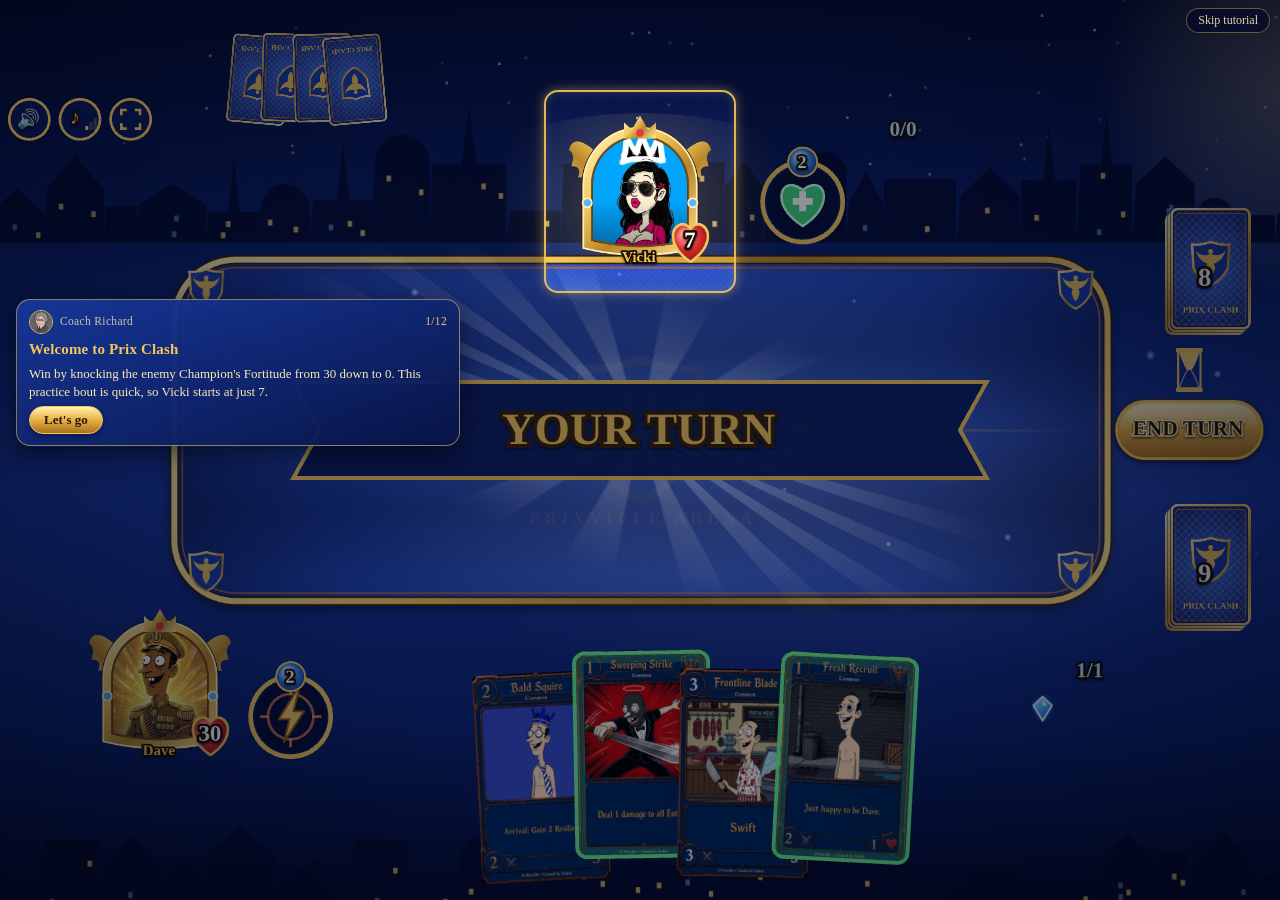
==== commit c8fe384f: "Prix Clash: rotate AI opponents so the same foe doesn't repeat (player feedback) - game 8b7e301" ====
--- a/prix-clash/index.html
+++ b/prix-clash/index.html
@@ -14,14 +14,14 @@
 <meta name="apple-mobile-web-app-capable" content="yes" />
 <meta name="apple-mobile-web-app-status-bar-style" content="black-translucent" />
 <meta name="screen-orientation" content="landscape" />
-  <script type="module" crossorigin src="./assets/index-m5C9O0Rr.js"></script>
+  <script type="module" crossorigin src="./assets/index-Dy-eLwur.js"></script>
   <link rel="stylesheet" crossorigin href="./assets/index-Cy5_R0T9.css">
 </head>
 <body>
 <div id="app"><p style="text-align:center;margin-top:40vh;font-family:Georgia,serif;color:#f2c75c">Loading Prix Clash…</p></div>
-<script>window.__PRIX_LAZY=1;window.__PRIX_V="03f1618b87"</script>
-<script src="./chunkmap.js?v=03f1618b87"></script>
-<script src="./img-0.js?v=03f1618b87"></script>
-<script src="./config.js?v=03f1618b87"></script>
+<script>window.__PRIX_LAZY=1;window.__PRIX_V="d3cae05e08"</script>
+<script src="./chunkmap.js?v=d3cae05e08"></script>
+<script src="./img-0.js?v=d3cae05e08"></script>
+<script src="./config.js?v=d3cae05e08"></script>
 </body>
 </html>
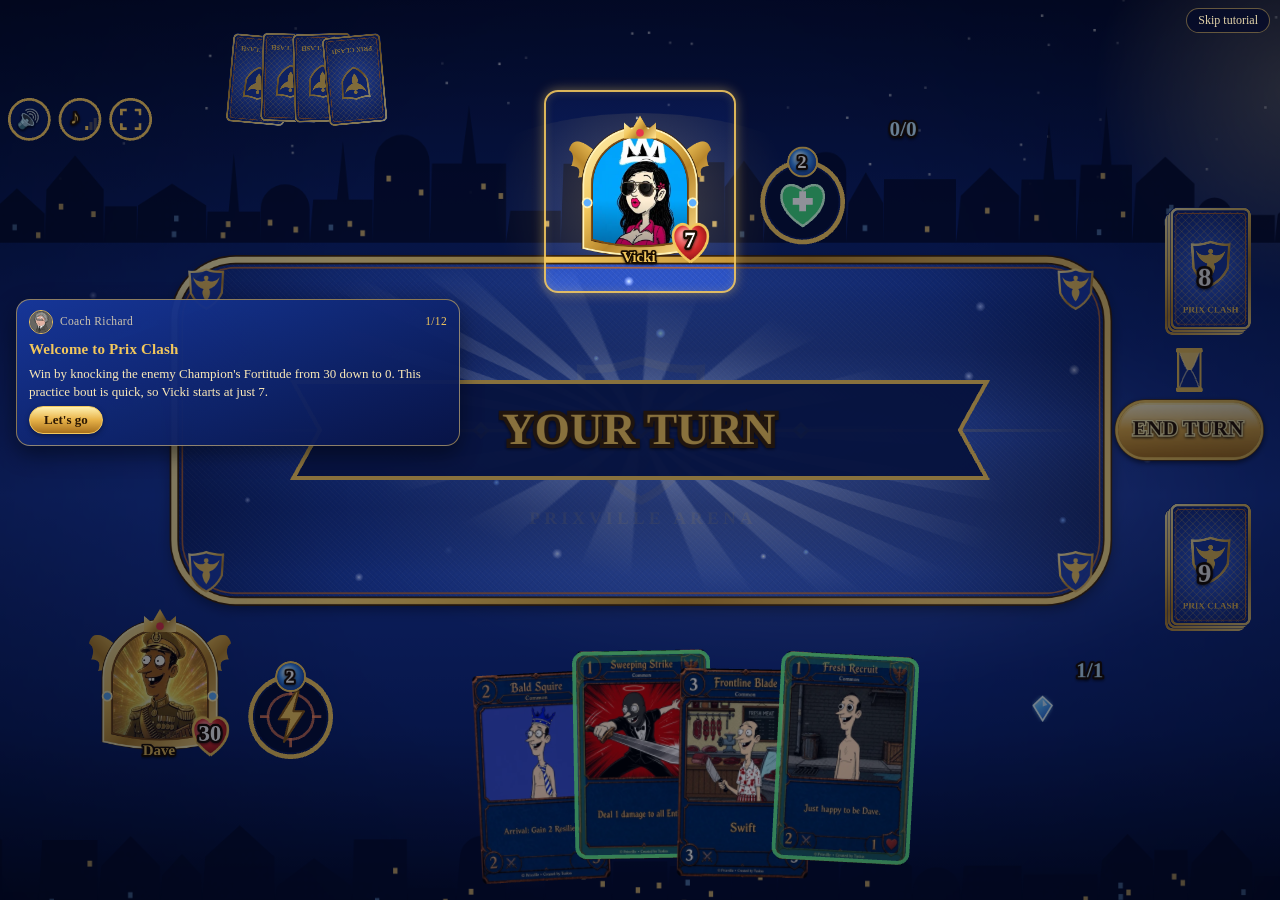
==== commit df8332dc: "Prix Clash: squirts for playing, and daily packs paid as 1,000 squirts each - game 1953e46" ====
--- a/prix-clash/index.html
+++ b/prix-clash/index.html
@@ -14,14 +14,14 @@
 <meta name="apple-mobile-web-app-capable" content="yes" />
 <meta name="apple-mobile-web-app-status-bar-style" content="black-translucent" />
 <meta name="screen-orientation" content="landscape" />
-  <script type="module" crossorigin src="./assets/index-Dy-eLwur.js"></script>
+  <script type="module" crossorigin src="./assets/index-BGg4Pw5_.js"></script>
   <link rel="stylesheet" crossorigin href="./assets/index-Cy5_R0T9.css">
 </head>
 <body>
 <div id="app"><p style="text-align:center;margin-top:40vh;font-family:Georgia,serif;color:#f2c75c">Loading Prix Clash…</p></div>
-<script>window.__PRIX_LAZY=1;window.__PRIX_V="d3cae05e08"</script>
-<script src="./chunkmap.js?v=d3cae05e08"></script>
-<script src="./img-0.js?v=d3cae05e08"></script>
-<script src="./config.js?v=d3cae05e08"></script>
+<script>window.__PRIX_LAZY=1;window.__PRIX_V="55e90b147b"</script>
+<script src="./chunkmap.js?v=55e90b147b"></script>
+<script src="./img-0.js?v=55e90b147b"></script>
+<script src="./config.js?v=55e90b147b"></script>
 </body>
 </html>
